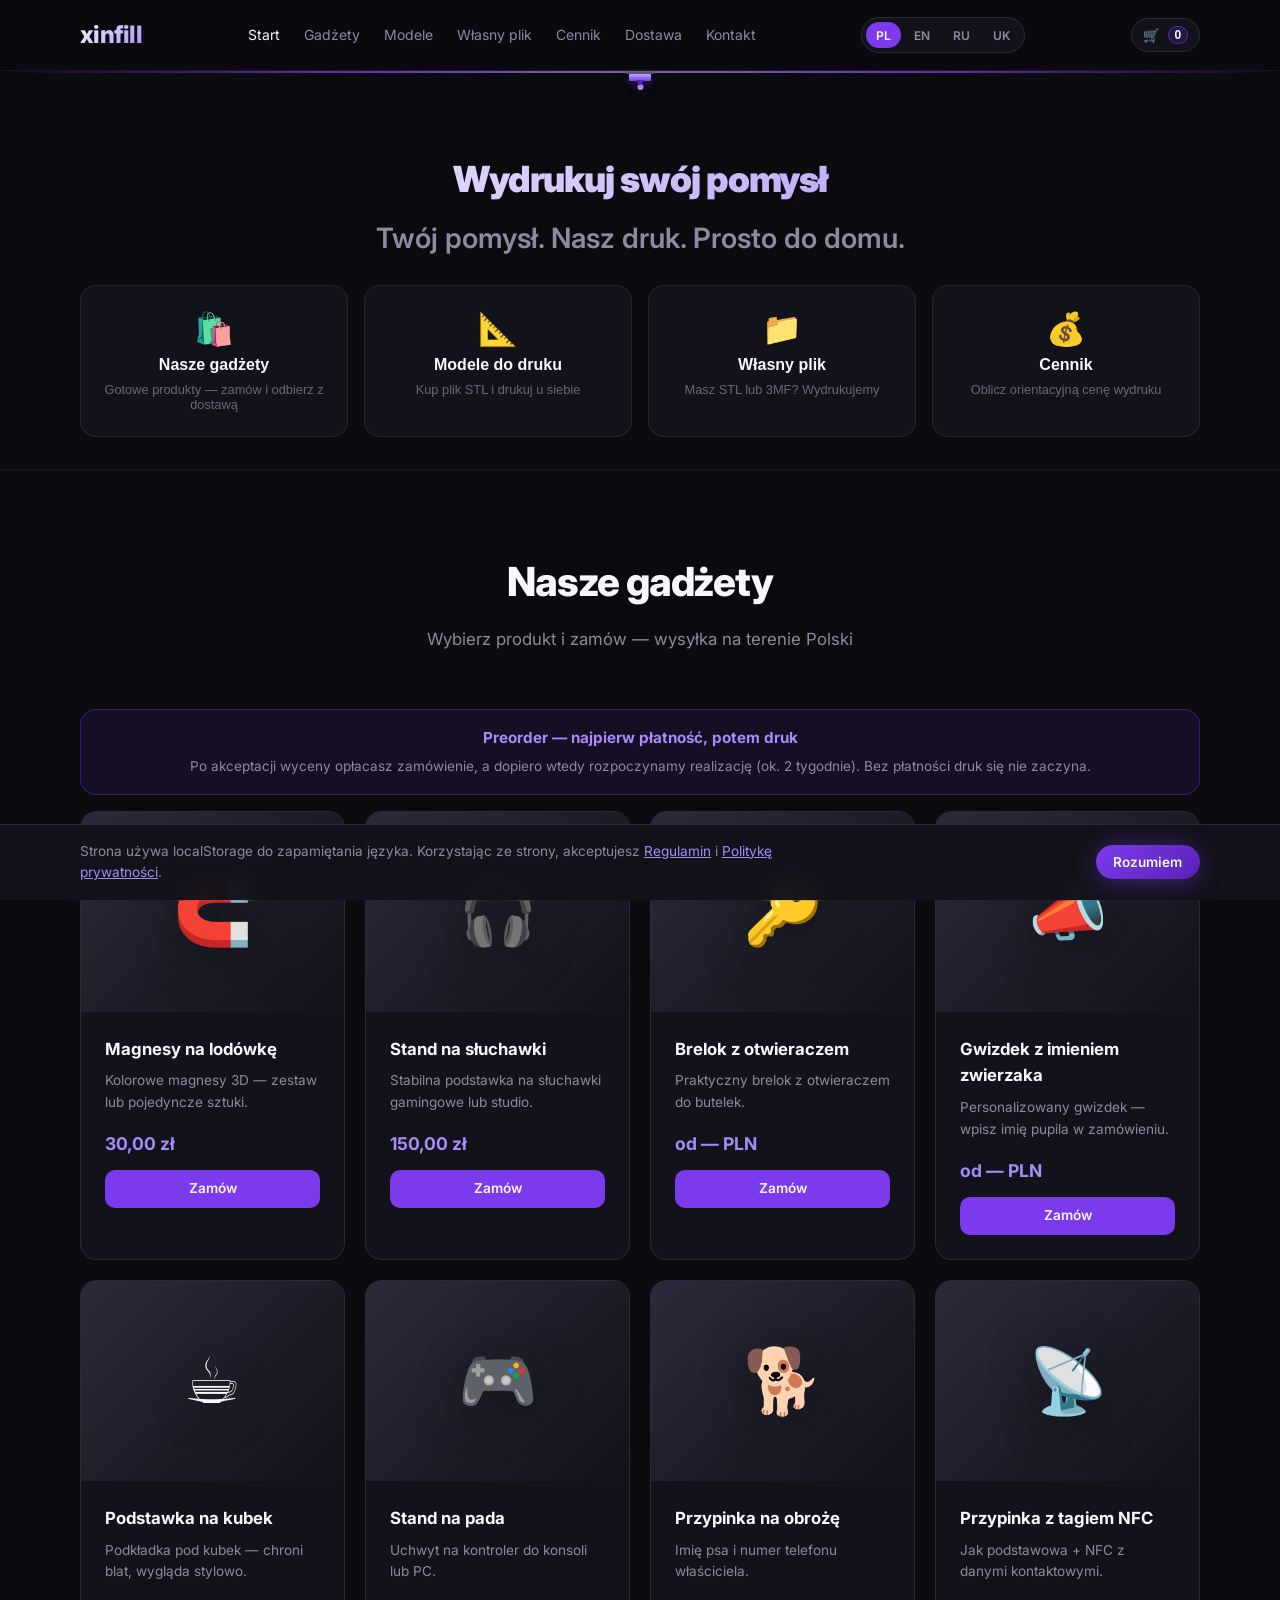
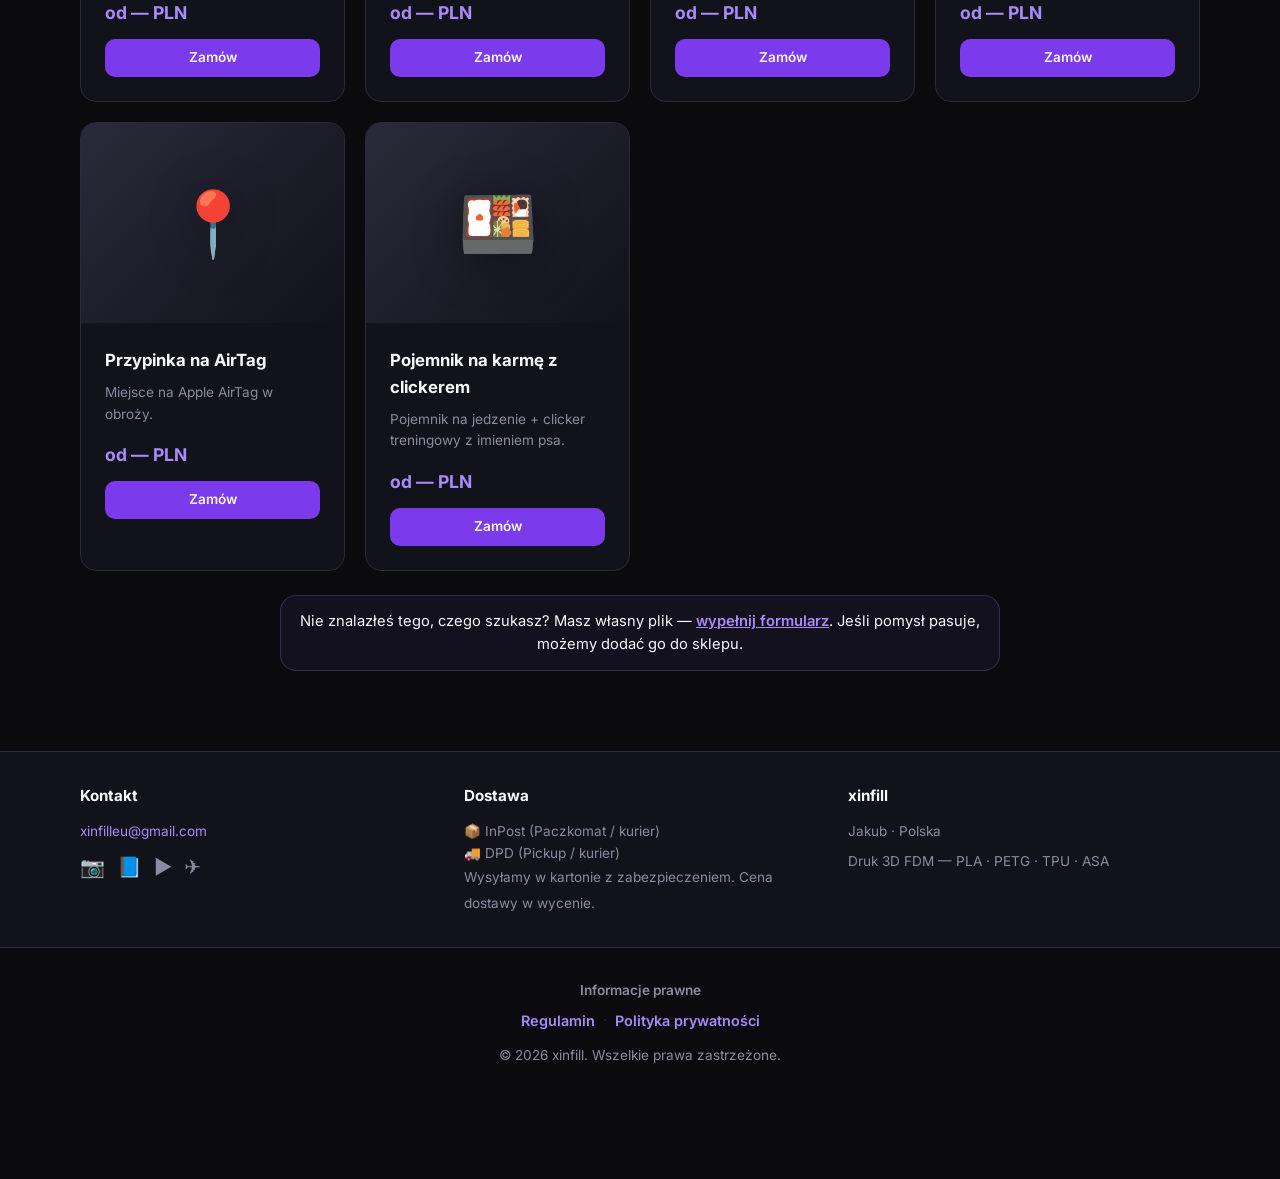
==== index.html @ d7638512 "Align home panels with nav order and clarify upload tips. Panels now match header: gadgets, models, " ====
<!DOCTYPE html>
<html lang="pl">
<head>
  <meta charset="UTF-8">
  <meta name="viewport" content="width=device-width, initial-scale=1.0">
  <meta name="description" content="xinfill — druk 3D FDM na zamówienie. PLA, PETG, TPU, ASA. Wysyłka na terenie Polski.">
  <title>xinfill — Druk 3D na zamówienie</title>
  <link rel="preconnect" href="https://fonts.googleapis.com">
  <link rel="preconnect" href="https://fonts.gstatic.com" crossorigin>
  <link href="https://fonts.googleapis.com/css2?family=Inter:wght@400;600;700;800;900&display=swap" rel="stylesheet">
  <link rel="stylesheet" href="/css/styles.css">
</head>
<body>

  <!-- Header -->
  <header class="header">
    <div class="container header-inner">
      <a href="/" class="logo" data-section="home">xinfill</a>
      <nav class="nav" id="nav">
        <a href="/" data-i18n="nav.home" data-section="home">Start</a>
        <a href="/sklep" data-i18n="nav.shop" data-section="shop">Gadżety</a>
        <a href="/modele" data-i18n="nav.models" data-section="models">Modele</a>
        <a href="/wlasny-plik" data-i18n="nav.upload" data-section="custom" data-tab="upload">Własny plik</a>
        <a href="/cennik" data-i18n="nav.calculator" data-section="custom" data-tab="calc">Cennik</a>
        <a href="/dostawa" data-i18n="nav.delivery" data-section="dostawa">Dostawa</a>
        <a href="/kontakt" data-i18n="nav.contact" data-section="contact">Kontakt</a>
      </nav>
      <div class="lang-switcher">
        <button class="lang-btn active" data-lang="pl">PL</button>
        <button class="lang-btn" data-lang="en">EN</button>
        <button class="lang-btn" data-lang="ru">RU</button>
        <button class="lang-btn" data-lang="uk">UK</button>
      </div>
      <button class="menu-toggle" id="menu-toggle" aria-label="Menu">
        <svg width="24" height="24" fill="none" stroke="currentColor" stroke-width="2"><path d="M3 6h18M3 12h18M3 18h18"/></svg>
      </button>
      <button class="cart-toggle" id="cart-toggle" aria-label="Koszyk">
        <span class="cart-icon">🛒</span>
        <span class="cart-count" id="cart-count">0</span>
      </button>
    </div>
  </header>

  <!-- Animacja logo xinfill -->
  <div class="print-strip" id="home">
    <div class="print-strip-bar"></div>
    <div class="print-scene">
      <div class="nozzle-head"></div>
      <div class="filament-behind">
        <div class="filament-line"><div class="nozzle-dot-sm"></div></div>
      </div>
      <div class="logo-canvas">
      <svg viewBox="0 0 220 56" xmlns="http://www.w3.org/2000/svg">
        <defs>
          <linearGradient id="logoGrad" x1="0%" y1="0%" x2="100%" y2="100%">
            <stop offset="0%" style="stop-color:#f8f8fc"/>
            <stop offset="50%" style="stop-color:#e0e0ea"/>
            <stop offset="100%" style="stop-color:#a78bfa"/>
          </linearGradient>
        </defs>
        <text class="logo-draw-text" x="110" y="42" text-anchor="middle">xinfill</text>
        <text class="logo-fill-text" x="110" y="42" text-anchor="middle">xinfill</text>
      </svg>
    </div>
    </div>
  </div>

  <!-- Slogan + Panele nawigacyjne -->
  <section class="nav-panels" id="nav-panels">
    <div class="container">
      <div class="hero-intro">
        <h1 class="hero-slogan" data-i18n="hero.slogan">Wydrukuj swój pomysł</h1>
        <p class="hero-subtitle" data-i18n="hero.subtitle">Twój pomysł. Nasz druk. Prosto do domu.</p>
      </div>
      <div class="panels-grid">
        <button class="nav-panel" data-section="shop">
          <span class="nav-panel-icon">🛍️</span>
          <strong data-i18n="panels.gadgets">Nasze gadżety</strong>
          <small data-i18n="panels.gadgets_desc">Gotowe produkty — zamów i odbierz z dostawą</small>
        </button>
        <button class="nav-panel" data-section="models">
          <span class="nav-panel-icon">📐</span>
          <strong data-i18n="panels.models">Modele do druku</strong>
          <small data-i18n="panels.models_desc">Kup plik STL i wydrukuj sam</small>
        </button>
        <button class="nav-panel" data-section="custom" data-tab="upload">
          <span class="nav-panel-icon">📁</span>
          <strong data-i18n="panels.upload">Własny plik</strong>
          <small data-i18n="panels.upload_desc">Masz STL lub 3MF? Wydrukujemy</small>
        </button>
        <button class="nav-panel" data-section="custom" data-tab="calc">
          <span class="nav-panel-icon">💰</span>
          <strong data-i18n="panels.pricing">Cennik</strong>
          <small data-i18n="panels.pricing_desc">Oblicz orientacyjną cenę wydruku</small>
        </button>
      </div>
    </div>
  </section>

  <!-- Shop -->
  <section class="section section-shop" id="shop">
    <div class="container fade-in">
      <div class="section-header">
        <h2 class="section-title" data-i18n="shop.title">Nasze gadżety</h2>
        <p class="section-subtitle" data-i18n="shop.subtitle">Kup gotowy produkt — wysyłamy na terenie Polski</p>
      </div>
      <div class="preorder-banner">
        <strong data-i18n="preorder.title">Preorder — najpierw płatność, potem druk</strong>
        <p data-i18n="preorder.desc">Po akceptacji wyceny opłacasz zamówienie, a dopiero wtedy rozpoczynamy realizację (ok. 2 tygodnie).</p>
      </div>
      <div class="products-grid" id="products-grid">
        <div class="product-card">
          <div class="product-img product-visual pv-magnet"><span class="pv-icon">🧲</span></div>
          <div class="product-info">
            <h3 data-i18n="shop.magnet_title">Magnesy na lodówkę</h3>
            <p data-i18n="shop.magnet_desc">Kolorowe magnesy 3D.</p>
            <span class="product-price">30,00 zł</span>
            <a href="mailto:xinfilleu@gmail.com?subject=Zamówienie:%20Magnesy" class="btn-buy-model" data-i18n="shop.buy">Zamów</a>
          </div>
        </div>
        <div class="product-card">
          <div class="product-img product-visual pv-headphone"><span class="pv-icon">🎧</span></div>
          <div class="product-info">
            <h3 data-i18n="shop.headphone_title">Stand na słuchawki</h3>
            <p data-i18n="shop.headphone_desc">Podstawka na słuchawki.</p>
            <span class="product-price">150,00 zł</span>
            <a href="mailto:xinfilleu@gmail.com?subject=Zamówienie:%20Stand%20słuchawki" class="btn-buy-model" data-i18n="shop.buy">Zamów</a>
          </div>
        </div>
        <div class="product-card">
          <div class="product-img product-visual pv-keychain"><span class="pv-icon">🔑</span></div>
          <div class="product-info">
            <h3 data-i18n="shop.keychain_title">Brelok z otwieraczem</h3>
            <p data-i18n="shop.keychain_desc">Brelok z otwieraczem.</p>
            <span class="product-price"><span data-i18n="shop.price_from">od</span> — PLN</span>
            <a href="mailto:xinfilleu@gmail.com?subject=Zamówienie:%20Brelok" class="btn-buy-model" data-i18n="shop.buy">Zamów</a>
          </div>
        </div>
        <div class="product-card">
          <div class="product-img product-visual pv-whistle"><span class="pv-icon">📣</span><span class="product-badge" data-i18n="shop.discount">Nowość</span></div>
          <div class="product-info">
            <h3 data-i18n="shop.whistle_title">Gwizdek z imieniem zwierzaka</h3>
            <p data-i18n="shop.whistle_desc">Wpisz imię pupila w zamówieniu.</p>
            <span class="product-price"><span data-i18n="shop.price_from">od</span> — PLN</span>
            <a href="mailto:xinfilleu@gmail.com?subject=Zamówienie:%20Gwizdek" class="btn-buy-model" data-i18n="shop.buy">Zamów</a>
          </div>
        </div>
        <div class="product-card">
          <div class="product-img product-visual pv-coaster"><span class="pv-icon">☕</span></div>
          <div class="product-info">
            <h3 data-i18n="shop.coaster_title">Podstawka na kubek</h3>
            <p data-i18n="shop.coaster_desc">Podkładka pod kubek.</p>
            <span class="product-price"><span data-i18n="shop.price_from">od</span> — PLN</span>
            <a href="mailto:xinfilleu@gmail.com?subject=Zamówienie:%20Podstawka" class="btn-buy-model" data-i18n="shop.buy">Zamów</a>
          </div>
        </div>
        <div class="product-card">
          <div class="product-img product-visual pv-controller"><span class="pv-icon">🎮</span></div>
          <div class="product-info">
            <h3 data-i18n="shop.controller_title">Stand na pada</h3>
            <p data-i18n="shop.controller_desc">Uchwyt na kontroler.</p>
            <span class="product-price"><span data-i18n="shop.price_from">od</span> — PLN</span>
            <a href="mailto:xinfilleu@gmail.com?subject=Zamówienie:%20Stand%20pada" class="btn-buy-model" data-i18n="shop.buy">Zamów</a>
          </div>
        </div>
        <div class="product-card">
          <div class="product-img product-visual pv-collar"><span class="pv-icon">🐕</span></div>
          <div class="product-info">
            <h3 data-i18n="shop.collar_title">Przypinka na obrożę</h3>
            <p data-i18n="shop.collar_desc">Imię psa i numer telefonu.</p>
            <span class="product-price"><span data-i18n="shop.price_from">od</span> — PLN</span>
            <a href="mailto:xinfilleu@gmail.com?subject=Zamówienie:%20Przypinka" class="btn-buy-model" data-i18n="shop.buy">Zamów</a>
          </div>
        </div>
        <div class="product-card">
          <div class="product-img product-visual pv-nfc"><span class="pv-icon">📡</span></div>
          <div class="product-info">
            <h3 data-i18n="shop.collar_nfc_title">Przypinka z tagiem NFC</h3>
            <p data-i18n="shop.collar_nfc_desc">NFC z danymi kontaktowymi.</p>
            <span class="product-price"><span data-i18n="shop.price_from">od</span> — PLN</span>
            <a href="mailto:xinfilleu@gmail.com?subject=Zamówienie:%20Przypinka%20NFC" class="btn-buy-model" data-i18n="shop.buy">Zamów</a>
          </div>
        </div>
        <div class="product-card">
          <div class="product-img product-visual pv-airtag"><span class="pv-icon">📍</span></div>
          <div class="product-info">
            <h3 data-i18n="shop.collar_airtag_title">Przypinka na AirTag</h3>
            <p data-i18n="shop.collar_airtag_desc">Miejsce na Apple AirTag.</p>
            <span class="product-price"><span data-i18n="shop.price_from">od</span> — PLN</span>
            <a href="mailto:xinfilleu@gmail.com?subject=Zamówienie:%20Przypinka%20AirTag" class="btn-buy-model" data-i18n="shop.buy">Zamów</a>
          </div>
        </div>
        <div class="product-card">
          <div class="product-img product-visual pv-food"><span class="pv-icon">🍱</span></div>
          <div class="product-info">
            <h3 data-i18n="shop.food_title">Pojemnik na karmę z clickerem</h3>
            <p data-i18n="shop.food_desc">Pojemnik + clicker z imieniem psa.</p>
            <span class="product-price"><span data-i18n="shop.price_from">od</span> — PLN</span>
            <a href="mailto:xinfilleu@gmail.com?subject=Zamówienie:%20Pojemnik%20clicker" class="btn-buy-model" data-i18n="shop.buy">Zamów</a>
          </div>
        </div>
      </div>
      <p class="section-tip" data-i18n-html="shop.own_file_tip">Nie znalazłeś tego, czego szukasz? Masz własny plik — <a href="/wlasny-plik" data-section="custom" data-tab="upload">wypełnij formularz</a>. Jeśli pomysł pasuje, możemy dodać go do sklepu.</p>
    </div>
  </section>

  <!-- Modele STL do pobrania -->
  <section class="section section-models" id="models">
    <div class="container fade-in">
      <div class="section-header">
        <h2 class="section-title" data-i18n="models.title">Modele do własnego druku</h2>
        <p class="section-subtitle" data-i18n="models.subtitle">Kup plik STL lub 3MF i wydrukuj na swojej drukarce 3D</p>
      </div>
      <div class="products-grid" id="models-grid">
        <div class="product-card model-card">
          <div class="product-img product-visual pv-magnet"><span class="pv-icon">🧲</span></div>
          <div class="product-info">
            <h3 data-i18n="models.magnet_title">Magnesy — model</h3>
            <p data-i18n="models.file_desc">Plik STL/3MF do pobrania po opłaceniu.</p>
            <span class="model-format">STL · 3MF</span>
            <span class="product-price"><span data-i18n="models.price_from">od</span> — PLN</span>
            <a href="mailto:xinfilleu@gmail.com?subject=Kup%20model:%20Magnesy" class="btn-buy-model" data-i18n="models.buy">Kup model</a>
          </div>
        </div>
        <div class="product-card model-card">
          <div class="product-img product-visual pv-headphone"><span class="pv-icon">🎧</span></div>
          <div class="product-info">
            <h3 data-i18n="models.headphone_title">Stand na słuchawki — model</h3>
            <p data-i18n="models.file_desc">Plik STL/3MF do pobrania po opłaceniu.</p>
            <span class="model-format">STL · 3MF</span>
            <span class="product-price"><span data-i18n="models.price_from">od</span> — PLN</span>
            <a href="mailto:xinfilleu@gmail.com?subject=Kup%20model:%20Stand%20słuchawki" class="btn-buy-model" data-i18n="models.buy">Kup model</a>
          </div>
        </div>
        <div class="product-card model-card">
          <div class="product-img product-visual pv-keychain"><span class="pv-icon">🔑</span></div>
          <div class="product-info">
            <h3 data-i18n="models.keychain_title">Brelok — model</h3>
            <p data-i18n="models.file_desc">Plik STL/3MF do pobrania po opłaceniu.</p>
            <span class="model-format">STL · 3MF</span>
            <span class="product-price"><span data-i18n="models.price_from">od</span> — PLN</span>
            <a href="mailto:xinfilleu@gmail.com?subject=Kup%20model:%20Brelok" class="btn-buy-model" data-i18n="models.buy">Kup model</a>
          </div>
        </div>
        <div class="product-card model-card">
          <div class="product-img product-visual pv-whistle"><span class="pv-icon">📣</span></div>
          <div class="product-info">
            <h3 data-i18n="models.whistle_title">Gwizdek — model</h3>
            <p data-i18n="models.file_desc">Plik STL/3MF do pobrania po opłaceniu.</p>
            <span class="model-format">STL · 3MF</span>
            <span class="product-price"><span data-i18n="models.price_from">od</span> — PLN</span>
            <a href="mailto:xinfilleu@gmail.com?subject=Kup%20model:%20Gwizdek" class="btn-buy-model" data-i18n="models.buy">Kup model</a>
          </div>
        </div>
        <div class="product-card model-card">
          <div class="product-img product-visual pv-coaster"><span class="pv-icon">☕</span></div>
          <div class="product-info">
            <h3 data-i18n="models.coaster_title">Podstawka — model</h3>
            <p data-i18n="models.file_desc">Plik STL/3MF do pobrania po opłaceniu.</p>
            <span class="model-format">STL · 3MF</span>
            <span class="product-price"><span data-i18n="models.price_from">od</span> — PLN</span>
            <a href="mailto:xinfilleu@gmail.com?subject=Kup%20model:%20Podstawka" class="btn-buy-model" data-i18n="models.buy">Kup model</a>
          </div>
        </div>
        <div class="product-card model-card">
          <div class="product-img product-visual pv-controller"><span class="pv-icon">🎮</span></div>
          <div class="product-info">
            <h3 data-i18n="models.controller_title">Stand na pada — model</h3>
            <p data-i18n="models.file_desc">Plik STL/3MF do pobrania po opłaceniu.</p>
            <span class="model-format">STL · 3MF</span>
            <span class="product-price"><span data-i18n="models.price_from">od</span> — PLN</span>
            <a href="mailto:xinfilleu@gmail.com?subject=Kup%20model:%20Stand%20pada" class="btn-buy-model" data-i18n="models.buy">Kup model</a>
          </div>
        </div>
        <div class="product-card model-card">
          <div class="product-img product-visual pv-collar"><span class="pv-icon">🐕</span></div>
          <div class="product-info">
            <h3 data-i18n="models.collar_title">Przypinka — model</h3>
            <p data-i18n="models.file_desc">Plik STL/3MF do pobrania po opłaceniu.</p>
            <span class="model-format">STL · 3MF</span>
            <span class="product-price"><span data-i18n="models.price_from">od</span> — PLN</span>
            <a href="mailto:xinfilleu@gmail.com?subject=Kup%20model:%20Przypinka" class="btn-buy-model" data-i18n="models.buy">Kup model</a>
          </div>
        </div>
        <div class="product-card model-card">
          <div class="product-img product-visual pv-nfc"><span class="pv-icon">📡</span></div>
          <div class="product-info">
            <h3 data-i18n="models.collar_nfc_title">Przypinka NFC — model</h3>
            <p data-i18n="models.file_desc">Plik STL/3MF do pobrania po opłaceniu.</p>
            <span class="model-format">STL · 3MF</span>
            <span class="product-price"><span data-i18n="models.price_from">od</span> — PLN</span>
            <a href="mailto:xinfilleu@gmail.com?subject=Kup%20model:%20Przypinka%20NFC" class="btn-buy-model" data-i18n="models.buy">Kup model</a>
          </div>
        </div>
        <div class="product-card model-card">
          <div class="product-img product-visual pv-airtag"><span class="pv-icon">📍</span></div>
          <div class="product-info">
            <h3 data-i18n="models.collar_airtag_title">Przypinka AirTag — model</h3>
            <p data-i18n="models.file_desc">Plik STL/3MF do pobrania po opłaceniu.</p>
            <span class="model-format">STL · 3MF</span>
            <span class="product-price"><span data-i18n="models.price_from">od</span> — PLN</span>
            <a href="mailto:xinfilleu@gmail.com?subject=Kup%20model:%20AirTag" class="btn-buy-model" data-i18n="models.buy">Kup model</a>
          </div>
        </div>
        <div class="product-card model-card">
          <div class="product-img product-visual pv-food"><span class="pv-icon">🍱</span></div>
          <div class="product-info">
            <h3 data-i18n="models.food_title">Pojemnik + clicker — model</h3>
            <p data-i18n="models.file_desc">Plik STL/3MF do pobrania po opłaceniu.</p>
            <span class="model-format">STL · 3MF</span>
            <span class="product-price"><span data-i18n="models.price_from">od</span> — PLN</span>
            <a href="mailto:xinfilleu@gmail.com?subject=Kup%20model:%20Pojemnik" class="btn-buy-model" data-i18n="models.buy">Kup model</a>
          </div>
        </div>
      </div>
      <p class="section-tip" data-i18n-html="models.own_file_tip">Szukasz innego modelu albo masz własny plik STL/3MF? <a href="/wlasny-plik" data-section="custom" data-tab="upload">Wyślij formularz</a> — zobaczymy, czy dodamy go do oferty.</p>
    </div>
  </section>

  <!-- Własny plik + Cennik (zakładki) -->
  <section class="section tabs-section" id="custom">
    <div class="container fade-in">
      <div class="tab-nav">
        <button class="tab-btn active" data-tab="upload" data-i18n="calculator.tab_upload">Wyślij plik</button>
        <button class="tab-btn" data-tab="calc" data-i18n="calculator.tab_calc">Oblicz cenę</button>
      </div>
      <div class="tab-panel active" id="tab-upload">
        <div class="section-header">
          <h2 class="section-title" data-i18n="upload.title">Wyślij własny plik</h2>
          <p class="section-subtitle" data-i18n="upload.subtitle">Nie znalazłeś w naszym sklepie? Masz własny projekt? Wyślij plik STL lub 3MF.</p>
        </div>
        <div class="upload-form">
          <div class="info-box how-form-box">
            <h3 data-i18n="upload.how_title">Jak działa formularz?</h3>
            <p data-i18n="upload.how_desc">Wiadomość trafia na xinfilleu@gmail.com. Odpowiadamy z wyceną — po akceptacji i płatności zaczynamy druk.</p>
          </div>
          <div class="info-box custom-design-box">
            <h3 data-i18n="product_idea.title">Nie znalazłeś tego, czego szukasz?</h3>
            <p data-i18n="product_idea.desc">Napisz nam pomysł na nowy produkt do sklepu — gadżet, który chciałbyś kupić gotowy. Jeśli pasuje do xinfill, chętnie go dodamy.</p>
            <p class="info-box-note" data-i18n="product_idea.note">Wystarczy krótki opis w wiadomości przy formularzu albo na e-mail.</p>
          </div>
          <div class="upload-zone" id="upload-zone">
            <div class="upload-zone-icon">📤</div>
            <p data-i18n="upload.drop">Przeciągnij plik tutaj lub kliknij, aby wybrać</p>
            <small data-i18n="upload.formats">Dozwolone formaty: .stl, .3mf (max 50 MB)</small>
            <small data-i18n="upload.max_size">Max wymiary wydruku: 260×260×260 mm</small>
            <input type="file" id="file-input" accept=".stl,.3mf" hidden>
          </div>
          <div class="file-preview" id="file-preview">
            <div class="file-preview-info">
              <div class="file-preview-name" id="file-name"></div>
              <div class="file-preview-size" id="file-size"></div>
            </div>
            <button type="button" class="btn btn-outline btn-sm" id="file-remove" data-i18n="upload.remove">Usuń</button>
          </div>
          <form id="upload-form" action="https://formsubmit.co/xinfilleu@gmail.com" method="POST" enctype="multipart/form-data">
            <input type="hidden" name="_subject" value="Nowe zamówienie xinfill">
            <input type="hidden" name="_captcha" value="false">
            <input type="hidden" name="_template" value="table">
            <input type="hidden" name="_replyto" value="">
            <div class="form-row">
              <div class="form-group">
                <label data-i18n="upload.name">Imię i nazwisko</label>
                <input type="text" name="name" required>
              </div>
              <div class="form-group">
                <label data-i18n="upload.email">E-mail</label>
                <input type="email" name="email" required>
              </div>
            </div>
            <div class="form-group">
              <label data-i18n="upload.phone">Telefon (opcjonalnie)</label>
              <input type="tel" name="phone">
            </div>
            <div class="form-group">
              <label data-i18n="upload.material_select">Preferowany materiał</label>
              <select name="material">
                <option value="PLA">PLA</option>
                <option value="PETG">PETG</option>
                <option value="TPU">TPU</option>
                <option value="ASA">ASA</option>
                <option value="ASA Premium">ASA Premium (wygładzony)</option>
              </select>
            </div>
            <div class="form-group">
              <label data-i18n="colors.label">Kolor wydruku</label>
              <div class="color-picker" id="upload-colors">
                <label class="color-swatch"><input type="radio" name="color" value="Czarny" checked><span class="swatch sw-black"></span><span data-i18n="colors.black">Czarny</span></label>
                <label class="color-swatch"><input type="radio" name="color" value="Biały"><span class="swatch sw-white"></span><span data-i18n="colors.white">Biały</span></label>
                <label class="color-swatch"><input type="radio" name="color" value="Fioletowy"><span class="swatch sw-purple"></span><span data-i18n="colors.purple">Fioletowy</span></label>
                <label class="color-swatch"><input type="radio" name="color" value="Inny"><span class="swatch sw-custom"></span><span data-i18n="colors.custom">Inny kolor</span></label>
                <div class="color-custom-wrap" hidden>
                  <input type="text" name="color_custom" data-i18n-placeholder="colors.custom_placeholder" placeholder="Opisz kolor">
                </div>
              </div>
              <small class="field-hint" data-i18n="colors.custom_note">Inne kolory — opisz w polu, potwierdzimy dostępność.</small>
            </div>
            <div class="form-group infill-group">
              <label><span data-i18n="infill.label">Wypełnienie (infill)</span>: <strong id="upload-infill-val">20%</strong></label>
              <input type="range" name="infill" id="upload-infill" min="10" max="100" step="5" value="20" data-infill-slider data-infill-target="upload-infill-val" data-infill-preview="upload-infill-preview">
              <div class="infill-preview-wrap">
                <div class="infill-preview" id="upload-infill-preview"></div>
              </div>
              <small class="field-hint" data-i18n="infill.hint">Wyższe wypełnienie = mocniejszy wydruk, więcej materiału.</small>
            </div>
            <div class="form-group">
              <label data-i18n="upload.notes">Uwagi do zamówienia</label>
              <textarea name="notes"></textarea>
            </div>
            <div class="form-group form-consent">
              <label class="consent-label">
                <input type="checkbox" name="consent" id="consent-checkbox" required>
                <span data-i18n-html="upload.consent">Akceptuję <a href="/regulamin.html" target="_blank">Regulamin</a> i <a href="/polityka-prywatnosci.html" target="_blank">Politykę prywatności</a> oraz wyrażam zgodę na przetwarzanie danych w celu realizacji zamówienia.</span>
              </label>
            </div>
            <button type="submit" class="btn btn-primary" id="submit-btn" style="width:100%" data-i18n="upload.submit">Wyślij zamówienie</button>
            <div class="form-message" id="form-message"></div>
          </form>
        </div>
      </div>
      <div class="tab-panel" id="tab-calc">
        <div class="section-header">
          <h2 class="section-title" data-i18n="calculator.title">Cennik</h2>
          <p class="section-subtitle" data-i18n="calculator.subtitle">Wybierz materiał, wpisz wagę wydruku — dostaniesz cenę</p>
        </div>
        <div class="calc-box">
          <div class="form-group">
            <label data-i18n="calculator.material">Materiał</label>
            <select id="calc-material">
              <option value="PLA">PLA</option>
              <option value="PETG">PETG</option>
              <option value="TPU">TPU</option>
              <option value="ASA">ASA</option>
              <option value="ASA_PREMIUM">ASA Premium (wygładzony)</option>
            </select>
          </div>
          <div class="form-row">
            <div class="form-group">
              <label data-i18n="calculator.weight">Waga wydruku (gramy)</label>
              <input type="number" id="calc-weight" min="1" max="5000" value="100" placeholder="100">
            </div>
            <div class="form-group">
              <label data-i18n="calculator.quantity">Ilość sztuk</label>
              <input type="number" id="calc-quantity" min="1" max="100" value="1">
            </div>
          </div>
          <div class="form-group infill-group">
            <label><span data-i18n="infill.label">Wypełnienie (infill)</span>: <strong id="calc-infill-val">20%</strong></label>
            <input type="range" id="calc-infill" min="10" max="100" step="5" value="20" data-infill-slider data-infill-target="calc-infill-val" data-infill-preview="calc-infill-preview">
            <div class="infill-preview-wrap">
              <div class="infill-preview" id="calc-infill-preview"></div>
            </div>
            <small class="field-hint" data-i18n="infill.hint">Wyższe wypełnienie = mocniejszy wydruk, więcej materiału.</small>
          </div>
          <button class="btn btn-primary" id="calc-btn" style="width:100%" data-i18n="calculator.calculate">Oblicz cenę</button>
          <div class="calc-result" id="calc-result">
            <div style="color:var(--gray);font-size:0.85rem;margin-bottom:0.25rem" data-i18n="calculator.result">Szacunkowa cena</div>
            <div class="calc-result-price" id="calc-price">—</div>
            <div class="calc-result-detail" id="calc-detail"></div>
          </div>
          <p class="calc-note" data-i18n="calculator.note">Orientacyjna wycena. Dokładną cenę potwierdzimy po analizie pliku.</p>
          <p class="calc-note" data-i18n="calculator.shipping">Wysyłka na terenie Polski — wycena osobno</p>
        </div>
      </div>
    </div>
  </section>

  <!-- Dostawa -->
  <section class="section section-delivery" id="dostawa" hidden>
    <div class="container fade-in">
      <div class="section-header">
        <h2 class="section-title" data-i18n="delivery.title">Dostawa</h2>
        <p class="section-subtitle" data-i18n="delivery.subtitle">Wysyłamy na terenie całej Polski — InPost i DPD</p>
      </div>
      <div class="delivery-grid">
        <div class="delivery-card">
          <div class="delivery-logo">📦 InPost</div>
          <h3 data-i18n="delivery.inpost_title">Paczkomat InPost</h3>
          <p data-i18n="delivery.inpost_desc">Najczęstsza opcja dla gadżetów i mniejszych wydruków.</p>
          <ul class="delivery-prices">
            <li><span data-i18n="delivery.size_a">Gabaryt A</span> <strong>16,49 zł</strong></li>
            <li><span data-i18n="delivery.size_b">Gabaryt B</span> <strong>18,49 zł</strong></li>
            <li><span data-i18n="delivery.size_c">Gabaryt C</span> <strong>20,49 zł</strong></li>
          </ul>
        </div>
        <div class="delivery-card">
          <div class="delivery-logo">🚚 DPD</div>
          <h3 data-i18n="delivery.dpd_title">DPD Pickup / kurier</h3>
          <p data-i18n="delivery.dpd_desc">Punkt odbioru lub dostawa pod wskazany adres.</p>
          <ul class="delivery-prices">
            <li><span data-i18n="delivery.dpd_pickup">DPD Pickup (do 2 kg)</span> <strong>od 11 zł</strong></li>
            <li><span data-i18n="delivery.dpd_courier">Kurier DPD (do 5 kg)</span> <strong>od 22 zł</strong></li>
          </ul>
        </div>
        <div class="delivery-card delivery-packaging">
          <div class="delivery-logo">📋</div>
          <h3 data-i18n="delivery.packaging_title">Pakowanie</h3>
          <p data-i18n="delivery.packaging_desc">Każda przesyłka pakowana jest w solidny karton, a wnętrze zabezpieczamy folią jako wypełnienie — żeby produkt dotarł bezpiecznie.</p>
        </div>
      </div>
      <p class="delivery-note" data-i18n="delivery.note">Ceny orientacyjne wg cenników InPost i DPD dla osób prywatnych (2026). Dokładny koszt dostawy podajemy w wycenie zamówienia.</p>
    </div>
  </section>

  <!-- Kontakt -->
  <section class="section about-contact" id="contact" hidden>
    <div class="container fade-in">
      <div class="about-block">
        <div class="avatar-placeholder">👤</div>
        <div>
          <h2 class="section-title" style="text-align:left;margin-bottom:0.25rem" data-i18n="about.title">O mnie</h2>
          <p class="about-location" data-i18n="about.location">Polska — wysyłka na terenie całego kraju</p>
          <p class="about-name" data-i18n="about.name">Jakub</p>
          <p class="about-text" data-i18n="about.placeholder">Druk 3D FDM — własne gadżety i wydruki na zamówienie. Wysyłka na terenie całej Polski.</p>
        </div>
      </div>
      <div class="section-header" style="margin-bottom:2rem">
        <h2 class="section-title" data-i18n="contact.title">Kontakt</h2>
      </div>
      <div class="contact-grid">
        <div class="contact-item">
          <h4 data-i18n="contact.email">E-mail</h4>
          <a href="mailto:xinfilleu@gmail.com" data-contact-email>xinfilleu@gmail.com</a>
          <p class="contact-note" data-i18n="contact.address_note">Adres do korespondencji i reklamacji podawany przy potwierdzeniu zamówienia.</p>
        </div>
        <div class="contact-item contact-social">
          <h4 data-i18n="contact.social">Social media</h4>
          <ul class="social-links">
            <li><a href="https://instagram.com/xinfill" data-social="instagram" target="_blank" rel="noopener noreferrer"><span class="social-icon">📷</span><span data-i18n="contact.instagram">Instagram</span><span data-social-handle>@xinfill</span></a></li>
            <li><a href="https://www.facebook.com/profile.php?id=61592881340390" data-social="facebook" target="_blank" rel="noopener noreferrer"><span class="social-icon">📘</span><span data-i18n="contact.facebook">Facebook</span><span data-social-handle>@xinfill</span></a></li>
            <li><a href="https://youtube.com/@xinfill" data-social="youtube" target="_blank" rel="noopener noreferrer"><span class="social-icon">▶️</span><span data-i18n="contact.youtube">YouTube</span><span data-social-handle>@xinfill</span></a></li>
            <li><a href="https://t.me/xinfilleu" data-social="telegram" target="_blank" rel="noopener noreferrer"><span class="social-icon">✈️</span><span data-i18n="contact.telegram">Telegram</span><span data-social-handle>@xinfilleu</span></a></li>
          </ul>
        </div>
      </div>
    </div>
  </section>


  <!-- Strona produktu -->
  <section class="section product-page" id="product-page" hidden>
    <div class="container">
      <button type="button" class="page-back" id="product-close">← Wróć</button>
      <div class="product-page-layout">
        <div class="product-page-visual" id="product-page-visual">
          <div class="product-img product-visual" id="product-page-img"><span class="pv-icon" id="product-page-icon">🛒</span></div>
        </div>
        <div class="product-page-content">
          <div class="product-breadcrumb">xinfill / Produkt</div>
          <h1 id="product-modal-title"></h1>
          <p id="product-modal-short" class="product-short"></p>
          <div id="product-modal-long" class="product-long"></div>

          <div class="product-print-options">
            <div class="form-group product-color-options">
              <label data-i18n="colors.label">Kolor wydruku</label>
              <div class="color-picker">
                <label class="color-swatch">
                  <input type="radio" name="product-color" value="Czarny" checked>
                  <span class="swatch sw-black"></span>
                  <span data-i18n="colors.black">Czarny</span>
                </label>
                <label class="color-swatch">
                  <input type="radio" name="product-color" value="Biały">
                  <span class="swatch sw-white"></span>
                  <span data-i18n="colors.white">Biały</span>
                </label>
                <label class="color-swatch">
                  <input type="radio" name="product-color" value="Fioletowy">
                  <span class="swatch sw-purple"></span>
                  <span data-i18n="colors.purple">Fioletowy</span>
                </label>
                <label class="color-swatch">
                  <input type="radio" name="product-color" value="Inny">
                  <span class="swatch sw-custom"></span>
                  <span data-i18n="colors.custom">Inny kolor</span>
                </label>
                <div class="color-custom-wrap" hidden>
                  <input type="text" id="product-color-custom" name="product-color_custom" data-i18n-placeholder="colors.custom_placeholder" placeholder="Opisz kolor">
                </div>
              </div>
              <small class="field-hint" data-i18n="colors.custom_note">Inne kolory — potwierdzimy w wiadomości.</small>
            </div>

          </div>

          <div class="form-group" id="product-personalization-wrap">
            <label data-i18n="upload.personalization">Personalizacja (imię zwierzaka, napis itd.)</label>
            <input type="text" id="product-personalization" data-i18n-placeholder="upload.personalization_placeholder" placeholder="Np. imię psa na gwizdku lub przypince">
          </div>

          <div class="form-row">
            <div class="form-group">
              <label>Ilość</label>
              <div class="qty-stepper">
                <button type="button" class="qty-btn" id="product-qty-minus">−</button>
                <input type="number" id="product-qty" min="1" max="50" value="1">
                <button type="button" class="qty-btn" id="product-qty-plus">+</button>
              </div>
            </div>
          </div>

          <button class="btn btn-primary" id="product-add-to-cart" style="width:100%">Dodaj do koszyka</button>
        </div>
      </div>
    </div>
  </section>

  <!-- Strona koszyka -->
  <section class="section cart-page" id="cart-page" hidden>
    <div class="container cart-page-inner">
      <button type="button" class="page-back" id="cart-close" data-i18n="cart.back">← Wróć</button>
      <div class="cart-drawer-header">
        <h1 class="section-title" style="text-align:left;margin:0" data-i18n="cart.title">Koszyk</h1>
      </div>
      <div class="cart-page-grid">
        <div>
          <div class="cart-items" id="cart-items"></div>
          <div class="cart-empty" id="cart-empty" data-i18n="cart.empty">Koszyk jest pusty.</div>
        </div>
        <div class="cart-form" id="cart-form">
          <div class="cart-summary-box">
            <h3 class="cart-summary-title" data-i18n="cart.summary">Podsumowanie</h3>
            <div class="cart-totals" id="cart-totals">
              <div class="cart-total-line">
                <span data-i18n="cart.products">Produkty</span>
                <span id="cart-subtotal">Do wyceny</span>
              </div>
              <div class="cart-total-line">
                <span data-i18n="cart.shipping">Dostawa</span>
                <span id="cart-shipping-cost">—</span>
              </div>
              <div class="cart-total-line cart-total-grand">
                <span data-i18n="cart.total">Razem</span>
                <span id="cart-total">Do wyceny</span>
              </div>
            </div>
            <p class="cart-free-shipping-info" id="cart-free-shipping-info"></p>
            <p class="cart-preorder-note" data-i18n="cart.preorder_note">Preorder — najpierw akceptacja wyceny i płatność, potem realizacja (~2 tygodnie).</p>
          </div>

          <form id="cart-order-form">
            <div class="form-group">
              <label data-i18n="cart.delivery_method">Sposób dostawy</label>
              <select id="cart-delivery" name="delivery" required></select>
            </div>
            <div class="form-group">
              <label data-i18n="cart.shipping_address">Paczkomat / adres dostawy</label>
              <input type="text" id="cart-shipping-address" name="shipping_address" required data-i18n-placeholder="cart.shipping_address_ph">
            </div>
            <div class="form-row">
              <div class="form-group">
                <label data-i18n="cart.name">Imię i nazwisko</label>
                <input type="text" id="cart-name" name="name" required>
              </div>
              <div class="form-group">
                <label data-i18n="cart.email">E-mail</label>
                <input type="email" id="cart-email" name="email" required>
              </div>
            </div>
            <div class="form-group">
              <label data-i18n="cart.phone">Telefon (opcjonalnie)</label>
              <input type="tel" id="cart-phone" name="phone">
            </div>
            <div class="form-group">
              <label data-i18n="cart.message">Wiadomość do zamówienia</label>
              <textarea id="cart-message" name="message" rows="3"></textarea>
            </div>
            <button type="submit" class="btn btn-primary" id="cart-submit" style="width:100%" data-i18n="cart.submit">Wyślij zamówienie</button>
            <a href="#" class="btn btn-outline cart-pay-online hidden" id="cart-pay-online" target="_blank" rel="noopener" data-i18n="cart.pay_online">Zapłać online</a>
            <div class="form-message" id="cart-message-status" style="display:none"></div>
            <p class="cart-note" data-i18n="cart.note">Zamówienie trafia na e-mail. Po akceptacji wyceny wyślemy link do płatności lub dane do przelewu.</p>
          </form>
        </div>
      </div>
    </div>
  </section>

  <!-- Footer info panel -->
  <section class="footer-info" id="footer-info">
    <div class="container">
      <div class="footer-info-grid">
        <div class="footer-info-col">
          <h4 data-i18n="contact.title">Kontakt</h4>
          <a href="mailto:xinfilleu@gmail.com" class="footer-email" data-contact-email>xinfilleu@gmail.com</a>
          <div class="footer-social">
            <a href="https://instagram.com/xinfill" data-social="instagram" target="_blank" rel="noopener noreferrer" title="Instagram">📷</a>
            <a href="https://www.facebook.com/profile.php?id=61592881340390" data-social="facebook" target="_blank" rel="noopener noreferrer" title="Facebook">📘</a>
            <a href="https://youtube.com/@xinfill" data-social="youtube" target="_blank" rel="noopener noreferrer" title="YouTube">▶️</a>
            <a href="https://t.me/xinfilleu" data-social="telegram" target="_blank" rel="noopener noreferrer" title="Telegram">✈️</a>
          </div>
        </div>
        <div class="footer-info-col">
          <h4 data-i18n="delivery.title">Dostawa</h4>
          <p>📦 InPost (Paczkomat / kurier)</p>
          <p>🚚 DPD (Pickup / kurier)</p>
          <small data-i18n="delivery.note_short">Wysyłamy w kartonie z zabezpieczeniem. Cena dostawy w wycenie.</small>
        </div>
        <div class="footer-info-col">
          <h4>xinfill</h4>
          <p data-i18n="footer.seller_short">Jakub · Polska</p>
          <p class="footer-tagline" data-i18n="footer.tagline">Druk 3D FDM — PLA · PETG · TPU · ASA</p>
        </div>
      </div>
    </div>
  </section>

  <footer class="footer">
    <div class="container">
      <p class="footer-legal-label" data-i18n="legal.bar_label">Informacje prawne</p>
      <nav class="footer-legal">
        <a href="/regulamin.html" data-i18n="footer.terms">Regulamin</a>
        <span>·</span>
        <a href="/polityka-prywatnosci.html" data-i18n="footer.privacy">Polityka prywatności</a>
      </nav>
      <p>© 2026 xinfill. <span data-i18n="footer.rights">Wszelkie prawa zastrzeżone.</span></p>
    </div>
  </footer>

  <div class="cookie-banner" id="cookie-banner" hidden>
    <div class="cookie-banner-inner">
      <p data-i18n-html="cookies.text">Strona używa localStorage do zapamiętania języka. Korzystając ze strony, akceptujesz <a href="/polityka-prywatnosci.html">Politykę prywatności</a>.</p>
      <button class="btn btn-primary btn-sm" id="cookie-accept" data-i18n="cookies.accept">Rozumiem</button>
    </div>
  </div>

  <script type="module" src="/js/main.js?v=20260826g"></script>
</body>
</html>
---- css/styles.css ----
:root {
  --black: #0a0a0f;
  --black-soft: #12121a;
  --purple: #7c3aed;
  --purple-light: #a78bfa;
  --purple-glow: rgba(124, 58, 237, 0.4);
  --white: #f8f8fc;
  --gray: #8b8b9e;
  --gray-dark: #2a2a3a;
  --success: #22c55e;
  --error: #ef4444;
  --radius: 16px;
  --radius-sm: 10px;
  --font: "Inter", system-ui, -apple-system, sans-serif;
  --transition: 0.25s cubic-bezier(0.4, 0, 0.2, 1);
}

*,
*::before,
*::after {
  box-sizing: border-box;
  margin: 0;
  padding: 0;
}

html {
  scroll-behavior: smooth;
}

body {
  font-family: var(--font);
  background: var(--black);
  color: var(--white);
  line-height: 1.6;
  overflow-x: hidden;
}

body.has-cookie-banner {
  padding-bottom: 5rem;
}

a {
  color: inherit;
  text-decoration: none;
}

img {
  max-width: 100%;
  display: block;
}

.container {
  width: min(1120px, 92vw);
  margin: 0 auto;
}

/* ── Header ── */
.header {
  position: fixed;
  top: 0;
  left: 0;
  right: 0;
  z-index: 100;
  background: rgba(10, 10, 15, 0.85);
  backdrop-filter: blur(16px);
  border-bottom: 1px solid rgba(124, 58, 237, 0.15);
  transition: var(--transition);
}

.header-inner {
  display: flex;
  align-items: center;
  justify-content: space-between;
  padding: 1rem 0;
  gap: 1rem;
}

.logo {
  font-size: 1.5rem;
  font-weight: 800;
  letter-spacing: -0.03em;
  background: linear-gradient(135deg, var(--white), var(--purple-light));
  -webkit-background-clip: text;
  -webkit-text-fill-color: transparent;
  background-clip: text;
  visibility: visible;
  width: auto;
  flex-shrink: 0;
}

.nav {
  display: flex;
  gap: 1.5rem;
  align-items: center;
}

.nav a {
  font-size: 0.875rem;
  color: var(--gray);
  transition: color var(--transition);
}

.nav a:hover,
.nav a.active {
  color: var(--white);
}

.lang-switcher {
  display: flex;
  gap: 0.25rem;
  background: var(--black-soft);
  border-radius: 999px;
  padding: 0.25rem;
  border: 1px solid var(--gray-dark);
}

.lang-btn {
  background: none;
  border: none;
  color: var(--gray);
  font-size: 0.75rem;
  font-weight: 600;
  padding: 0.35rem 0.6rem;
  border-radius: 999px;
  cursor: pointer;
  transition: var(--transition);
  font-family: var(--font);
}

.lang-btn:hover {
  color: var(--white);
}

.lang-btn.active {
  background: var(--purple);
  color: var(--white);
}

.menu-toggle {
  display: none;
  background: none;
  border: none;
  color: var(--white);
  cursor: pointer;
  padding: 0.5rem;
}

/* ── Buttons ── */
.btn {
  display: inline-flex;
  align-items: center;
  justify-content: center;
  gap: 0.5rem;
  padding: 0.85rem 1.6rem;
  border-radius: 999px;
  font-weight: 600;
  font-size: 0.95rem;
  border: none;
  cursor: pointer;
  transition: var(--transition);
  font-family: var(--font);
}

.btn-primary {
  background: linear-gradient(135deg, var(--purple), #5b21b6);
  color: var(--white);
  box-shadow: 0 4px 24px var(--purple-glow);
}

.btn-primary:hover {
  transform: translateY(-2px);
  box-shadow: 0 8px 32px var(--purple-glow);
}

.btn-outline {
  background: transparent;
  color: var(--white);
  border: 1.5px solid var(--gray-dark);
}

.btn-outline:hover {
  border-color: var(--purple);
  color: var(--purple-light);
}

.btn-sm {
  padding: 0.55rem 1.1rem;
  font-size: 0.85rem;
}

/* ── Hero ── */
.hero {
  min-height: auto;
  padding: 0;
}

.hero-bg {
  position: absolute;
  inset: 0;
  background:
    radial-gradient(ellipse 60% 50% at 70% 40%, rgba(124, 58, 237, 0.18), transparent),
    radial-gradient(ellipse 40% 40% at 20% 80%, rgba(124, 58, 237, 0.08), transparent);
  pointer-events: none;
}

.hero-grid {
  display: grid;
  grid-template-columns: 1fr 1fr;
  gap: 3rem;
  align-items: center;
  position: relative;
}

.hero-badge {
  display: inline-block;
  background: rgba(124, 58, 237, 0.15);
  border: 1px solid rgba(124, 58, 237, 0.3);
  color: var(--purple-light);
  font-size: 0.8rem;
  font-weight: 600;
  padding: 0.4rem 1rem;
  border-radius: 999px;
  margin-bottom: 1.25rem;
  letter-spacing: 0.05em;
  text-transform: uppercase;
}

.hero-title {
  font-size: clamp(3.5rem, 8vw, 6rem);
  font-weight: 900;
  letter-spacing: -0.04em;
  line-height: 1;
  background: linear-gradient(135deg, var(--white) 30%, var(--purple-light));
  -webkit-background-clip: text;
  -webkit-text-fill-color: transparent;
  background-clip: text;
  margin-bottom: 0.5rem;
}

.hero-subtitle {
  font-size: clamp(1.25rem, 3vw, 1.75rem);
  font-weight: 600;
  color: var(--purple-light);
  margin-bottom: 1.25rem;
}

.hero-desc {
  color: var(--gray);
  font-size: 1.05rem;
  max-width: 520px;
  margin-bottom: 2rem;
}

.hero-cta {
  display: flex;
  flex-wrap: wrap;
  gap: 1rem;
}

/* Hero print animation */
.print-strip {
  margin-top: 64px;
  padding: 0.35rem 0 0;
  text-align: center;
  position: relative;
  overflow: visible;
}

.print-strip-bar {
  height: 3px;
  background: linear-gradient(90deg, transparent, var(--purple), var(--purple-light), var(--purple), transparent);
  opacity: 0.7;
  margin-bottom: 0;
}

.print-scene {
  position: relative;
  display: flex;
  flex-direction: column;
  align-items: center;
  width: 220px;
  margin: 0 auto;
}

.nozzle-head {
  width: 22px;
  height: 8px;
  background: linear-gradient(180deg, #c4b5fd, #7c3aed);
  border-radius: 2px 2px 0 0;
  margin-top: 0;
  position: relative;
  z-index: 3;
  flex-shrink: 0;
  box-shadow: 0 2px 8px rgba(124, 58, 237, 0.3);
}

.nozzle-head::before {
  content: "";
  position: absolute;
  top: -4px;
  left: 50%;
  transform: translateX(-50%);
  width: 28px;
  height: 5px;
  background: linear-gradient(180deg, #6b7280, #4b5563);
  border-radius: 2px;
}

.nozzle-head::after {
  content: "";
  position: absolute;
  bottom: -5px;
  left: 50%;
  transform: translateX(-50%);
  width: 0;
  height: 0;
  border-left: 4px solid transparent;
  border-right: 4px solid transparent;
  border-top: 6px solid #5b21b6;
}

.filament-behind {
  position: absolute;
  top: 14px;
  left: 50%;
  transform: translateX(-50%);
  z-index: 1;
  display: flex;
  flex-direction: column;
  align-items: center;
  pointer-events: none;
}

.filament-line {
  width: 3px;
  height: 0;
  background: linear-gradient(180deg, var(--purple-light), var(--purple), #5b21b6);
  border-radius: 2px;
  box-shadow: 0 0 10px var(--purple-glow);
  animation: filamentPrint 3.5s ease-in-out infinite;
  position: relative;
}

.nozzle-dot-sm {
  position: absolute;
  bottom: -3px;
  left: 50%;
  transform: translateX(-50%);
  width: 6px;
  height: 6px;
  background: var(--purple-light);
  border-radius: 50%;
  box-shadow: 0 0 12px var(--purple-glow);
  animation: filamentDot 3.5s ease-in-out infinite;
}

@keyframes filamentPrint {
  0%, 8% { height: 0; opacity: 0; }
  18%, 28% { height: 36px; opacity: 0.95; }
  28%, 46% { height: 36px; opacity: 0.95; }
  46%, 66% { height: 0; opacity: 0.95; }
  68%, 100% { height: 0; opacity: 0; }
}

@keyframes filamentDot {
  0%, 8% { opacity: 0; }
  18%, 46% { opacity: 1; }
  66%, 100% { opacity: 0; }
}

.logo-canvas {
  width: 220px;
  height: 56px;
  margin: -10px auto 0;
  position: relative;
  z-index: 2;
}

.logo-draw-text {
  font-family: var(--font);
  font-size: 48px;
  font-weight: 900;
  letter-spacing: -0.04em;
  fill: none;
  stroke: var(--purple-light);
  stroke-width: 1.5;
  stroke-dasharray: 500;
  stroke-dashoffset: 500;
  animation: drawLogo 3.5s ease-in-out infinite;
}

.logo-fill-text {
  font-family: var(--font);
  font-size: 48px;
  font-weight: 900;
  letter-spacing: -0.04em;
  fill: url(#logoGrad);
  opacity: 0;
  animation: fillLogo 3.5s ease-in-out infinite;
}

@keyframes drawLogo {
  0%, 8% { stroke-dashoffset: 500; opacity: 0; }
  18%, 46% { stroke-dashoffset: 0; opacity: 0.4; }
  50%, 92% { stroke-dashoffset: 0; opacity: 1; }
  100% { stroke-dashoffset: 0; opacity: 1; }
}

@keyframes fillLogo {
  0%, 46% { opacity: 0; }
  50%, 66% { opacity: 1; }
  92%, 100% { opacity: 1; }
}

/* Compact hero */
.hero-compact {
  padding: 1.25rem 0 0.5rem;
  text-align: center;
}

.hero-compact .hero-desc {
  margin: 0 auto 1.25rem;
  max-width: 480px;
}

.hero-slogan {
  font-size: clamp(1.5rem, 4vw, 2.25rem);
  font-weight: 900;
  letter-spacing: -0.03em;
  background: linear-gradient(135deg, var(--white), var(--purple-light));
  -webkit-background-clip: text;
  -webkit-text-fill-color: transparent;
  background-clip: text;
  margin-bottom: 0.5rem;
}

.nav-panels {
  padding: 1.5rem 0 2rem;
}

.hero-intro {
  text-align: center;
  margin-bottom: 1.5rem;
}

.hero-intro .hero-subtitle {
  color: var(--gray);
  margin-top: 0.5rem;
}

.panels-grid {
  display: grid;
  grid-template-columns: repeat(4, 1fr);
  gap: 1rem;
}

.home-legal-box {
  display: none;
}

.home-legal-text,
.legal-bar,
.legal-bar-inner,
.legal-bar-label,
.legal-bar-sep {
  display: none;
}

.footer-legal-label {
  text-align: center;
  color: var(--gray);
  font-size: 0.85rem;
  margin: 0 0 0.35rem;
  font-weight: 600;
}

.nav-panel {
  display: flex;
  flex-direction: column;
  align-items: center;
  text-align: center;
  gap: 0.5rem;
  padding: 1.5rem 1rem;
  background: var(--black-soft);
  border: 1px solid rgba(255, 255, 255, 0.08);
  border-radius: var(--radius);
  cursor: pointer;
  transition: border-color 0.2s, box-shadow 0.2s, transform 0.15s;
  color: var(--gray);
}

.nav-panel strong {
  color: var(--white);
  font-size: 1rem;
}

.nav-panel small {
  font-size: 0.8rem;
  opacity: 0.7;
}

.nav-panel-icon {
  font-size: 2rem;
}

.nav-panel:hover {
  border-color: rgba(124, 58, 237, 0.4);
  transform: translateY(-2px);
}

.nav-panel.active {
  border-color: var(--purple);
  box-shadow: 0 0 20px rgba(124, 58, 237, 0.3), inset 0 0 20px rgba(124, 58, 237, 0.05);
}

@media (max-width: 768px) {
  .panels-grid {
    grid-template-columns: 1fr;
  }
}

.preorder-banner {
  background: rgba(124, 58, 237, 0.1);
  border: 1px solid rgba(124, 58, 237, 0.35);
  border-radius: var(--radius);
  padding: 1rem 1.25rem;
  margin-bottom: 1rem;
  text-align: center;
}

.info-chips {
  display: flex;
  gap: 0.75rem;
  flex-wrap: wrap;
  justify-content: center;
  margin-bottom: 1.5rem;
}

.info-chip {
  background: var(--black-soft);
  border: 1px solid rgba(255, 255, 255, 0.08);
  border-radius: 999px;
  padding: 0.5rem 1rem;
  font-size: 0.85rem;
  color: var(--gray);
}

.preorder-banner strong {
  display: block;
  color: var(--purple-light);
  margin-bottom: 0.35rem;
  font-size: 0.95rem;
}

.preorder-banner p {
  color: var(--gray);
  font-size: 0.85rem;
  margin: 0;
}

.info-box {
  background: var(--black);
  border: 1px solid var(--gray-dark);
  border-radius: var(--radius-sm);
  padding: 1.25rem;
  margin-bottom: 1.25rem;
}

.info-box h3 {
  font-size: 1rem;
  margin-bottom: 0.5rem;
  color: var(--purple-light);
}

.info-box p {
  color: var(--gray);
  font-size: 0.9rem;
  line-height: 1.6;
}

.info-box-note {
  margin-top: 0.5rem !important;
  font-size: 0.8rem !important;
  font-style: italic;
}

.section-tip {
  margin: 1.5rem auto 0;
  max-width: 720px;
  text-align: center;
  font-size: 0.92rem;
  line-height: 1.55;
  color: var(--gray-light);
  padding: 0.9rem 1.1rem;
  border-radius: var(--radius);
  border: 1px solid rgba(167, 139, 250, 0.22);
  background: rgba(167, 139, 250, 0.06);
}

.section-tip a {
  color: var(--purple-light);
  font-weight: 600;
  text-decoration: underline;
}

.product-visual {
  display: flex !important;
  align-items: center;
  justify-content: center;
  min-height: 160px;
  position: relative;
  overflow: hidden;
}

.pv-icon {
  font-size: 4rem;
  z-index: 1;
  filter: drop-shadow(0 8px 24px rgba(0, 0, 0, 0.4));
}

.pv-magnet { background: linear-gradient(145deg, #1a1a2e 0%, #7c3aed 100%); }
.pv-headphone { background: linear-gradient(145deg, #12121a 0%, #4c1d95 100%); }
.pv-keychain { background: linear-gradient(145deg, #2a2a3a 0%, #6d28d9 100%); }
.pv-whistle { background: linear-gradient(145deg, #1e1b2e 0%, #a78bfa 100%); }
.pv-coaster { background: linear-gradient(145deg, #0f0f14 0%, #5b21b6 100%); }
.pv-controller { background: linear-gradient(145deg, #18181f 0%, #7c3aed 80%); }
.pv-collar { background: linear-gradient(145deg, #1a1520 0%, #9333ea 100%); }
.pv-nfc { background: linear-gradient(145deg, #101018 0%, #6366f1 100%); }
.pv-airtag { background: linear-gradient(145deg, #14141c 0%, #8b5cf6 100%); }
.pv-food { background: linear-gradient(145deg, #15151d 0%, #a855f7 100%); }

.color-picker {
  display: flex;
  flex-wrap: wrap;
  gap: 0.75rem;
  margin-top: 0.5rem;
}

.color-swatch {
  display: flex;
  flex-direction: column;
  align-items: center;
  gap: 0.35rem;
  cursor: pointer;
  font-size: 0.75rem;
  color: var(--gray);
}

.color-swatch input {
  position: absolute;
  opacity: 0;
  pointer-events: none;
}

.color-swatch .swatch {
  width: 36px;
  height: 36px;
  border-radius: 50%;
  border: 2px solid var(--gray-dark);
  transition: var(--transition);
}

.color-swatch input:checked + .swatch {
  border-color: var(--purple-light);
  box-shadow: 0 0 0 2px var(--purple-glow);
}

.sw-black { background: #111; }
.sw-white { background: #f0f0f5; }
.sw-purple { background: #7c3aed; }
.sw-custom {
  background: linear-gradient(135deg, #111, #7c3aed, #f0f0f5);
}

.color-custom-wrap {
  width: 100%;
  margin-top: 0.5rem;
}

.color-custom-wrap input {
  width: 100%;
  padding: 0.65rem 0.85rem;
  background: var(--black);
  border: 1px solid var(--gray-dark);
  border-radius: var(--radius-sm);
  color: var(--white);
  font-size: 0.9rem;
}

.infill-group {
  margin-top: 0.5rem;
}

.infill-group input[type="range"] {
  width: 100%;
  margin: 0.5rem 0;
  accent-color: var(--purple);
}

.infill-preview-wrap {
  display: flex;
  justify-content: center;
  margin: 0.5rem 0;
}

.infill-preview {
  --infill-pct: 20;
  width: 80px;
  height: 80px;
  border: 2px solid var(--purple-light);
  border-radius: 8px;
  position: relative;
  background:
    repeating-linear-gradient(
      calc(var(--infill-pct) * 0.9deg),
      transparent,
      transparent 3px,
      rgba(124, 58, 237, calc(var(--infill-pct) / 120)) 3px,
      rgba(124, 58, 237, calc(var(--infill-pct) / 120)) 6px
    ),
    var(--black-soft);
}

.field-hint {
  display: block;
  color: var(--gray);
  font-size: 0.78rem;
  margin-top: 0.35rem;
}

/* Discount badge */
.product-badge.discount {
  background: #22c55e;
  left: 1rem;
  right: auto;
}

.product-price .old-price {
  text-decoration: line-through;
  color: var(--gray);
  font-size: 0.9rem;
  font-weight: 400;
  margin-right: 0.5rem;
}

/* Price table */
.price-table {
  display: grid;
  grid-template-columns: repeat(auto-fit, minmax(140px, 1fr));
  gap: 0.75rem;
  margin-bottom: 2rem;
  max-width: 700px;
  margin-left: auto;
  margin-right: auto;
}

.price-table-item {
  background: var(--black);
  border: 1px solid var(--gray-dark);
  border-radius: var(--radius-sm);
  padding: 1rem;
  text-align: center;
}

.price-table-item strong {
  display: block;
  font-size: 1rem;
  color: var(--purple-light);
  margin-bottom: 0.25rem;
}

.price-table-item span {
  font-size: 0.85rem;
  color: var(--gray);
}

.price-table-item.premium {
  border-color: rgba(124, 58, 237, 0.5);
  background: rgba(124, 58, 237, 0.08);
}

.checkbox-label {
  display: flex;
  align-items: center;
  gap: 0.75rem;
  cursor: pointer;
  font-size: 0.9rem;
  color: var(--gray);
}

.checkbox-label input {
  width: 18px;
  height: 18px;
  accent-color: var(--purple);
}

.card-featured {
  border-color: rgba(124, 58, 237, 0.5);
  position: relative;
}

.card-featured::before {
  content: "★";
  position: absolute;
  top: 1rem;
  right: 1rem;
  color: var(--purple-light);
  font-size: 0.85rem;
}

.filament-note {
  text-align: center;
  color: var(--gray);
  font-size: 0.9rem;
  margin-top: 1.5rem;
  padding: 1rem 1.5rem;
  background: rgba(124, 58, 237, 0.06);
  border: 1px solid rgba(124, 58, 237, 0.15);
  border-radius: var(--radius-sm);
}

/* Action bars */
.action-bars {
  display: grid;
  grid-template-columns: repeat(auto-fit, minmax(200px, 1fr));
  gap: 1rem;
  margin-bottom: 2rem;
  position: relative;
  z-index: 2;
}

.action-bar {
  background: var(--black-soft);
  border: 1px solid var(--gray-dark);
  border-radius: var(--radius);
  padding: 1.5rem;
  text-align: center;
  transition: var(--transition);
  cursor: pointer;
  text-decoration: none;
  display: block;
}

.action-bar:hover {
  border-color: var(--purple);
  transform: translateY(-4px);
  box-shadow: 0 12px 40px rgba(124, 58, 237, 0.15);
}

.action-bar.primary {
  border-color: rgba(124, 58, 237, 0.5);
  background: rgba(124, 58, 237, 0.08);
}

.action-bar-icon {
  font-size: 2rem;
  margin-bottom: 0.75rem;
}

.action-bar h3 {
  font-size: 1rem;
  font-weight: 700;
  margin-bottom: 0.4rem;
}

.action-bar p {
  font-size: 0.8rem;
  color: var(--gray);
  line-height: 1.4;
}

.section-shop {
  padding-top: 2.5rem;
  padding-bottom: 3rem;
  border-top: 1px solid rgba(255, 255, 255, 0.06);
}

.products-grid {
  display: grid;
  grid-template-columns: repeat(auto-fill, minmax(240px, 1fr));
  gap: 1.25rem;
}

.product-slot {
  background: var(--black-soft);
  border: 2px dashed var(--gray-dark);
  border-radius: var(--radius);
  min-height: 280px;
  display: flex;
  flex-direction: column;
  align-items: center;
  justify-content: center;
  color: var(--gray);
  font-size: 0.85rem;
  text-align: center;
  padding: 1.5rem;
}

.product-slot-icon {
  font-size: 2.5rem;
  margin-bottom: 0.75rem;
  opacity: 0.4;
}

/* Tabs */
.tabs-section {
  background: var(--black-soft);
  border-top: 1px solid var(--gray-dark);
  border-bottom: 1px solid var(--gray-dark);
}

.tab-nav {
  display: flex;
  gap: 0.5rem;
  justify-content: center;
  margin-bottom: 2.5rem;
  flex-wrap: wrap;
}

.tab-btn {
  background: var(--black);
  border: 1px solid var(--gray-dark);
  color: var(--gray);
  padding: 0.85rem 2rem;
  border-radius: 999px;
  font-weight: 600;
  font-size: 0.95rem;
  cursor: pointer;
  transition: var(--transition);
  font-family: var(--font);
}

.tab-btn:hover {
  color: var(--white);
  border-color: var(--purple);
}

.tab-btn.active {
  background: var(--purple);
  border-color: var(--purple);
  color: var(--white);
}

.tab-panel {
  display: none;
}

.tab-panel.active {
  display: block;
}

.materials-info {
  display: grid;
  grid-template-columns: repeat(auto-fit, minmax(200px, 1fr));
  gap: 0.75rem;
  margin-bottom: 2rem;
}

.material-info-item {
  background: var(--black);
  border: 1px solid var(--gray-dark);
  border-radius: var(--radius-sm);
  padding: 1rem;
  font-size: 0.85rem;
}

.material-info-item strong {
  color: var(--purple-light);
  display: block;
  margin-bottom: 0.25rem;
}

.material-info-item span {
  color: var(--gray);
}

@media (max-width: 768px) {
  .action-bars {
    grid-template-columns: 1fr;
    margin-top: 0;
  }
}


/* ── Sections ── */
.section {
  padding: 5rem 0;
}

.section-header {
  text-align: center;
  margin-bottom: 3.5rem;
}

.section-title {
  font-size: clamp(1.75rem, 4vw, 2.5rem);
  font-weight: 800;
  letter-spacing: -0.03em;
  margin-bottom: 0.75rem;
}

.section-subtitle {
  color: var(--gray);
  font-size: 1.05rem;
  max-width: 560px;
  margin: 0 auto;
}

/* ── Cards ── */
.cards-grid {
  display: grid;
  grid-template-columns: repeat(auto-fit, minmax(280px, 1fr));
  gap: 1.5rem;
}

.card {
  background: var(--black-soft);
  border: 1px solid var(--gray-dark);
  border-radius: var(--radius);
  padding: 2rem;
  transition: var(--transition);
}

.card:hover {
  border-color: rgba(124, 58, 237, 0.4);
  transform: translateY(-4px);
  box-shadow: 0 12px 40px rgba(0, 0, 0, 0.3);
}

.card-icon {
  width: 48px;
  height: 48px;
  background: rgba(124, 58, 237, 0.15);
  border-radius: var(--radius-sm);
  display: flex;
  align-items: center;
  justify-content: center;
  font-size: 1.5rem;
  margin-bottom: 1.25rem;
}

.card h3 {
  font-size: 1.15rem;
  font-weight: 700;
  margin-bottom: 0.75rem;
}

.card p {
  color: var(--gray);
  font-size: 0.95rem;
}

/* ── Materials pills ── */
.materials-row {
  display: flex;
  flex-wrap: wrap;
  gap: 0.75rem;
  margin-top: 2rem;
  justify-content: center;
}

.material-pill {
  background: var(--black-soft);
  border: 1px solid var(--gray-dark);
  border-radius: 999px;
  padding: 0.6rem 1.25rem;
  font-size: 0.85rem;
  color: var(--gray);
  transition: var(--transition);
}

.material-pill:hover {
  border-color: var(--purple);
  color: var(--purple-light);
}

.material-pill strong {
  color: var(--white);
}

/* ── Steps ── */
.steps {
  display: grid;
  grid-template-columns: repeat(auto-fit, minmax(220px, 1fr));
  gap: 1.5rem;
  counter-reset: step;
}

.step {
  text-align: center;
  padding: 2rem 1.5rem;
  position: relative;
}

.step-num {
  width: 56px;
  height: 56px;
  background: linear-gradient(135deg, var(--purple), #5b21b6);
  border-radius: 50%;
  display: flex;
  align-items: center;
  justify-content: center;
  font-size: 1.25rem;
  font-weight: 800;
  margin: 0 auto 1.25rem;
  box-shadow: 0 4px 20px var(--purple-glow);
}

.step h3 {
  font-size: 1rem;
  font-weight: 700;
  margin-bottom: 0.5rem;
}

.step p {
  color: var(--gray);
  font-size: 0.9rem;
}

/* ── Shop ── */
.product-card {
  background: var(--black-soft);
  border: 1px solid var(--gray-dark);
  border-radius: var(--radius);
  overflow: hidden;
  transition: var(--transition);
}

.product-card:hover {
  border-color: rgba(124, 58, 237, 0.4);
}

.product-img {
  height: 200px;
  background: linear-gradient(135deg, var(--gray-dark), var(--black-soft));
  display: flex;
  align-items: center;
  justify-content: center;
  font-size: 3rem;
  position: relative;
}

.product-badge {
  position: absolute;
  top: 1rem;
  right: 1rem;
  background: var(--purple);
  color: var(--white);
  font-size: 0.7rem;
  font-weight: 700;
  padding: 0.3rem 0.7rem;
  border-radius: 999px;
  text-transform: uppercase;
  letter-spacing: 0.05em;
}

.product-info {
  padding: 1.5rem;
}

.product-info h3 {
  font-size: 1.05rem;
  font-weight: 700;
  margin-bottom: 0.5rem;
}

.product-info p {
  color: var(--gray);
  font-size: 0.85rem;
  margin-bottom: 1rem;
}

.product-price {
  font-size: 1.1rem;
  font-weight: 700;
  color: var(--purple-light);
}

/* ── Calculator ── */
.calc-box {
  background: var(--black-soft);
  border: 1px solid var(--gray-dark);
  border-radius: var(--radius);
  padding: 2.5rem;
  max-width: 560px;
  margin: 0 auto;
}

.form-group {
  margin-bottom: 1.25rem;
}

.form-group label {
  display: block;
  font-size: 0.85rem;
  font-weight: 600;
  color: var(--gray);
  margin-bottom: 0.5rem;
}

.form-group input,
.form-group select,
.form-group textarea {
  width: 100%;
  background: var(--black);
  border: 1px solid var(--gray-dark);
  border-radius: var(--radius-sm);
  color: var(--white);
  padding: 0.85rem 1rem;
  font-size: 0.95rem;
  font-family: var(--font);
  transition: border-color var(--transition);
}

.form-group input:focus,
.form-group select:focus,
.form-group textarea:focus {
  outline: none;
  border-color: var(--purple);
}

.form-group textarea {
  resize: vertical;
  min-height: 100px;
}

.form-row {
  display: grid;
  grid-template-columns: 1fr 1fr;
  gap: 1rem;
}

.calc-result {
  margin-top: 1.5rem;
  padding: 1.5rem;
  background: rgba(124, 58, 237, 0.1);
  border: 1px solid rgba(124, 58, 237, 0.3);
  border-radius: var(--radius-sm);
  text-align: center;
  display: none;
}

.calc-result.visible {
  display: block;
}

.calc-result-price {
  font-size: 2rem;
  font-weight: 800;
  color: var(--purple-light);
}

.calc-result-detail {
  color: var(--gray);
  font-size: 0.85rem;
  margin-top: 0.5rem;
}

.calc-note {
  text-align: center;
  color: var(--gray);
  font-size: 0.8rem;
  margin-top: 1.25rem;
}

/* ── Upload ── */
.upload-zone {
  border: 2px dashed var(--gray-dark);
  border-radius: var(--radius);
  padding: 3rem 2rem;
  text-align: center;
  cursor: pointer;
  transition: var(--transition);
  margin-bottom: 1.5rem;
}

.upload-zone:hover,
.upload-zone.dragover {
  border-color: var(--purple);
  background: rgba(124, 58, 237, 0.05);
}

.upload-zone-icon {
  font-size: 2.5rem;
  margin-bottom: 1rem;
}

.upload-zone p {
  color: var(--gray);
  font-size: 0.95rem;
}

.upload-zone small {
  display: block;
  color: var(--gray);
  font-size: 0.8rem;
  margin-top: 0.5rem;
  opacity: 0.7;
}

.file-preview {
  display: none;
  align-items: center;
  gap: 1rem;
  background: rgba(124, 58, 237, 0.1);
  border: 1px solid rgba(124, 58, 237, 0.3);
  border-radius: var(--radius-sm);
  padding: 1rem 1.25rem;
  margin-bottom: 1.5rem;
}

.file-preview.visible {
  display: flex;
}

.file-preview-info {
  flex: 1;
}

.file-preview-name {
  font-weight: 600;
  font-size: 0.95rem;
}

.file-preview-size {
  color: var(--gray);
  font-size: 0.8rem;
}

.upload-form {
  max-width: 600px;
  margin: 0 auto;
}

.form-message {
  padding: 1rem 1.25rem;
  border-radius: var(--radius-sm);
  margin-top: 1rem;
  font-size: 0.9rem;
  display: none;
}

.form-message.success {
  display: block;
  background: rgba(34, 197, 94, 0.1);
  border: 1px solid rgba(34, 197, 94, 0.3);
  color: var(--success);
}

.form-message.error {
  display: block;
  background: rgba(239, 68, 68, 0.1);
  border: 1px solid rgba(239, 68, 68, 0.3);
  color: var(--error);
}

/* ── About & Contact ── */
.about-contact {
  background: var(--black-soft);
  border-top: 1px solid var(--gray-dark);
}

.about-block {
  display: grid;
  grid-template-columns: 1fr 2fr;
  gap: 3rem;
  align-items: start;
  margin-bottom: 4rem;
}

.avatar-placeholder {
  width: 160px;
  height: 160px;
  border-radius: 50%;
  background: linear-gradient(135deg, var(--gray-dark), var(--black));
  border: 2px solid var(--gray-dark);
  display: flex;
  align-items: center;
  justify-content: center;
  font-size: 3rem;
}

.about-name {
  font-size: 1.5rem;
  font-weight: 800;
  margin-bottom: 0.25rem;
}

.about-location {
  color: var(--purple-light);
  font-size: 0.9rem;
  margin-bottom: 1rem;
}

.about-text {
  color: var(--gray);
  font-size: 1rem;
  line-height: 1.7;
}

.contact-grid {
  display: grid;
  grid-template-columns: repeat(auto-fit, minmax(200px, 1fr));
  gap: 1.5rem;
}

.contact-item {
  background: var(--black);
  border: 1px solid var(--gray-dark);
  border-radius: var(--radius-sm);
  padding: 1.5rem;
}

.contact-item h4 {
  font-size: 0.8rem;
  text-transform: uppercase;
  letter-spacing: 0.08em;
  color: var(--gray);
  margin-bottom: 0.5rem;
}

.contact-item p,
.contact-item a {
  font-size: 1rem;
  font-weight: 600;
  color: var(--white);
}

.contact-item a:hover {
  color: var(--purple-light);
}

.social-links {
  list-style: none;
  display: flex;
  flex-direction: column;
  gap: 0.6rem;
}

.social-links a {
  display: inline-flex;
  align-items: center;
  gap: 0.5rem;
  font-size: 0.95rem;
}

.social-links .social-icon {
  font-size: 1.1rem;
  opacity: 0.85;
}

.model-card .product-img {
  font-size: 2.5rem;
}

.model-format {
  display: inline-block;
  margin-top: 0.5rem;
  padding: 0.2rem 0.5rem;
  font-size: 0.7rem;
  font-weight: 700;
  letter-spacing: 0.06em;
  text-transform: uppercase;
  color: var(--purple-light);
  background: rgba(124, 58, 237, 0.12);
  border-radius: 4px;
}

.btn-buy-model {
  display: inline-block;
  margin-top: 0.75rem;
  padding: 0.5rem 1rem;
  font-size: 0.85rem;
  font-weight: 600;
  color: var(--white);
  background: var(--purple);
  border-radius: var(--radius-sm);
  transition: var(--transition);
}

.btn-buy-model:hover {
  background: var(--purple-light);
  color: var(--black);
}

.product-card .btn-buy-model {
  width: 100%;
  text-align: center;
  text-decoration: none;
}

.contact-note {
  font-size: 0.8rem;
  color: var(--gray);
  margin-top: 0.35rem;
  font-weight: 400;
}

.section-models {
  background: var(--black-soft);
  border-top: 1px solid var(--gray-dark);
}

.section-delivery {
  background: var(--black);
  border-top: 1px solid var(--gray-dark);
  padding-top: 2rem;
  padding-bottom: 1rem;
}

.section-delivery .section-title,
.about-contact .section-title {
  font-size: 1.25rem;
}

.delivery-grid {
  display: grid;
  grid-template-columns: repeat(auto-fit, minmax(260px, 1fr));
  gap: 1.25rem;
  margin-bottom: 1.5rem;
}

.delivery-card {
  background: var(--black-soft);
  border: 1px solid var(--gray-dark);
  border-radius: var(--radius);
  padding: 1.5rem;
}

.delivery-logo {
  font-size: 1.5rem;
  font-weight: 800;
  margin-bottom: 0.75rem;
  color: var(--purple-light);
}

.delivery-card h3 {
  font-size: 1.05rem;
  margin-bottom: 0.5rem;
}

.delivery-card p {
  color: var(--gray);
  font-size: 0.9rem;
  margin-bottom: 1rem;
}

.delivery-prices {
  list-style: none;
}

.delivery-prices li {
  display: flex;
  justify-content: space-between;
  padding: 0.4rem 0;
  border-bottom: 1px solid var(--gray-dark);
  font-size: 0.9rem;
}

.delivery-prices li:last-child {
  border-bottom: none;
}

.delivery-prices strong {
  color: var(--purple-light);
}

.delivery-note {
  text-align: center;
  color: var(--gray);
  font-size: 0.85rem;
  max-width: 640px;
  margin: 0 auto;
}

.form-consent {
  margin-top: 0.5rem;
}

.consent-label {
  display: flex;
  align-items: flex-start;
  gap: 0.6rem;
  font-size: 0.85rem;
  color: var(--gray);
  cursor: pointer;
  line-height: 1.5;
}

.consent-label input {
  margin-top: 0.2rem;
  flex-shrink: 0;
  accent-color: var(--purple);
}

.consent-label a {
  color: var(--purple-light);
  text-decoration: underline;
}

.footer-legal {
  display: flex;
  justify-content: center;
  align-items: center;
  gap: 0.5rem;
  margin-bottom: 0.75rem;
  flex-wrap: wrap;
}

.footer-legal a {
  color: var(--purple-light);
  font-size: 0.9rem;
  font-weight: 600;
}

.footer-legal a:hover {
  text-decoration: underline;
}

.footer-legal span {
  color: var(--gray-dark);
}

.footer-seller {
  font-size: 0.8rem;
  color: var(--gray);
  margin-bottom: 0.5rem;
}

.cookie-banner {
  position: fixed;
  bottom: 0;
  left: 0;
  right: 0;
  z-index: 200;
  padding: 1rem;
  background: rgba(18, 18, 26, 0.97);
  border-top: 1px solid var(--gray-dark);
  backdrop-filter: blur(8px);
}

.cookie-banner-inner {
  width: min(1120px, 92vw);
  margin: 0 auto;
  display: flex;
  flex-wrap: wrap;
  align-items: center;
  justify-content: space-between;
  gap: 1rem;
}

.cookie-banner p {
  color: var(--gray);
  font-size: 0.85rem;
  max-width: 720px;
}

.cookie-banner a {
  color: var(--purple-light);
  text-decoration: underline;
}

.legal-page {
  margin-top: 80px;
  padding: 2rem 0 4rem;
}

.legal-page h1 {
  font-size: clamp(1.75rem, 4vw, 2.25rem);
  font-weight: 800;
  margin-bottom: 0.5rem;
}

.legal-updated {
  color: var(--gray);
  font-size: 0.9rem;
  margin-bottom: 2.5rem;
}

.legal-page section {
  margin-bottom: 2rem;
}

.legal-page h2 {
  font-size: 1.15rem;
  font-weight: 700;
  color: var(--purple-light);
  margin-bottom: 0.75rem;
}

.legal-page p,
.legal-page li {
  color: var(--gray);
  font-size: 0.95rem;
  line-height: 1.7;
  margin-bottom: 0.5rem;
}

.legal-page ol,
.legal-page ul {
  padding-left: 1.25rem;
  margin-bottom: 0.75rem;
}

.legal-page a {
  color: var(--purple-light);
  text-decoration: underline;
}

.legal-table {
  width: 100%;
  border-collapse: collapse;
  font-size: 0.9rem;
  margin: 1rem 0;
}

.legal-table th,
.legal-table td {
  border: 1px solid var(--gray-dark);
  padding: 0.6rem 0.75rem;
  text-align: left;
}

.legal-table th {
  background: var(--black-soft);
  color: var(--white);
}

.legal-back {
  font-size: 0.85rem;
}

/* ── Footer ── */
.footer-info {
  border-top: 1px solid var(--gray-dark);
  padding: 2rem 0;
  background: var(--black-soft);
}

.footer-info-grid {
  display: grid;
  grid-template-columns: repeat(3, 1fr);
  gap: 2rem;
}

.footer-info-col h4 {
  color: var(--white);
  margin-bottom: 0.75rem;
  font-size: 0.95rem;
}

.footer-info-col p,
.footer-info-col small,
.footer-info-col a {
  color: var(--gray);
  font-size: 0.85rem;
  line-height: 1.6;
}

.footer-email {
  display: block;
  color: var(--purple-light) !important;
  margin-bottom: 0.5rem;
}

.footer-social {
  display: flex;
  gap: 0.75rem;
  margin-top: 0.5rem;
}

.footer-social a {
  font-size: 1.25rem;
  text-decoration: none;
  transition: transform 0.15s;
}

.footer-social a:hover {
  transform: scale(1.2);
}

@media (max-width: 768px) {
  .footer-info-grid {
    grid-template-columns: 1fr;
    gap: 1.5rem;
  }
}

.footer {
  padding: 2rem 0;
  border-top: 1px solid var(--gray-dark);
  text-align: center;
}

.footer p {
  color: var(--gray);
  font-size: 0.85rem;
}

.footer-tagline {
  margin-top: 0.5rem;
  color: var(--purple-light);
  font-size: 0.8rem;
}

.footer-materials {
  margin-top: 0.75rem;
  color: var(--gray);
  font-size: 0.8rem;
}

/* ── Responsive ── */
@media (max-width: 768px) {
  .header-inner {
    flex-wrap: wrap;
    row-gap: 0.5rem;
  }

  .lang-switcher {
    width: 100%;
    justify-content: center;
    order: 2;
  }

  .logo {
    order: 1;
  }

  .nav {
    display: none;
    position: absolute;
    top: 100%;
    left: 0;
    right: 0;
    flex-direction: column;
    background: var(--black-soft);
    border-bottom: 1px solid var(--gray-dark);
    padding: 1.5rem;
    gap: 1rem;
  }

  .nav.open {
    display: flex;
  }

  .menu-toggle {
    display: block;
    order: 3;
  }

  .cart-toggle {
    order: 4;
    margin-left: auto;
    display: inline-flex;
  }

  .hero-grid {
    grid-template-columns: 1fr;
    text-align: center;
  }

  .hero-desc {
    margin-left: auto;
    margin-right: auto;
  }

  .hero-cta {
    justify-content: center;
  }

  .logo-draw-text,
  .logo-fill-text {
    font-size: 36px;
  }

  .logo-canvas {
    width: 180px;
    height: 44px;
  }

  .about-block {
    grid-template-columns: 1fr;
    text-align: center;
  }

  .avatar-placeholder {
    margin: 0 auto;
  }

  .form-row {
    grid-template-columns: 1fr;
  }
}

/* Fade-in animation */
.fade-in {
  opacity: 0;
  transform: translateY(24px);
  transition: opacity 0.6s ease, transform 0.6s ease;
}

.fade-in.visible {
  opacity: 1;
  transform: translateY(0);
}

/* ── Basket / Modals ── */
.cart-toggle {
  display: inline-flex;
  align-items: center;
  gap: 0.5rem;
  background: var(--black-soft);
  border: 1px solid var(--gray-dark);
  color: var(--white);
  border-radius: 999px;
  padding: 0.45rem 0.7rem;
  cursor: pointer;
  transition: var(--transition);
}

.cart-toggle:hover {
  border-color: rgba(124, 58, 237, 0.7);
  transform: translateY(-2px);
  box-shadow: 0 12px 40px rgba(124, 58, 237, 0.15);
}

.cart-count {
  min-width: 18px;
  height: 18px;
  display: inline-flex;
  align-items: center;
  justify-content: center;
  font-size: 0.75rem;
  font-weight: 800;
  background: rgba(124, 58, 237, 0.18);
  border: 1px solid rgba(124, 58, 237, 0.55);
  border-radius: 999px;
  padding: 0 0.35rem;
}

.overlay {
  position: fixed;
  inset: 0;
  background: rgba(0, 0, 0, 0.55);
  z-index: 300;
}

.page-back {
  background: transparent;
  border: 1px solid rgba(255, 255, 255, 0.12);
  color: var(--gray);
  border-radius: 999px;
  padding: 0.45rem 1rem;
  cursor: pointer;
  margin-bottom: 1.25rem;
  font-size: 0.9rem;
}

.page-back:hover {
  color: var(--white);
  border-color: rgba(167, 139, 250, 0.45);
}

.product-page,
.cart-page {
  min-height: calc(100vh - 80px);
  padding: 2rem 0 4rem;
  background: var(--black);
}

.cart-page .section-title {
  font-size: clamp(1.75rem, 4vw, 2.5rem);
}

.cart-page-grid {
  display: grid;
  grid-template-columns: 1.2fr 1fr;
  gap: 2rem;
  margin-top: 1.25rem;
}

.cart-page .cart-form {
  background: var(--black-soft);
  border: 1px solid var(--gray-dark);
  border-radius: var(--radius);
  padding: 1.25rem;
}

.product-page-layout {
  display: grid;
  grid-template-columns: 1fr 1.1fr;
  gap: 2.5rem;
  align-items: start;
}

.product-page-visual .product-img {
  width: 100%;
  min-height: 320px;
  border-radius: var(--radius);
  display: flex;
  align-items: center;
  justify-content: center;
  font-size: 5rem;
}

.product-page-content h1 {
  font-size: clamp(1.6rem, 3vw, 2.2rem);
  font-weight: 900;
  margin: 0.35rem 0 0.75rem;
}

.cart-page-inner {
  max-width: 960px;
}

.cart-page-grid {
  display: grid;
  grid-template-columns: 1.2fr 1fr;
  gap: 2rem;
  margin-top: 1.25rem;
}

.cart-form.hidden {
  display: none;
}

.cart-empty.visible {
  display: block;
  color: var(--gray);
  padding: 1rem 0;
}

.cart-empty {
  display: none;
}

.cart-drawer-header {
  display: flex;
  justify-content: space-between;
  align-items: center;
  gap: 1rem;
  margin-bottom: 1rem;
}

.cart-breadcrumb {
  color: var(--purple-light);
  font-weight: 700;
}

.cart-items {
  display: flex;
  flex-direction: column;
  gap: 0.75rem;
  margin-bottom: 1rem;
}

.cart-item {
  background: var(--black-soft);
  border: 1px solid var(--gray-dark);
  border-radius: var(--radius-sm);
  padding: 0.9rem 0.95rem;
  display: flex;
  justify-content: space-between;
  gap: 0.8rem;
}

.cart-item-title {
  font-weight: 800;
  color: var(--white);
  margin-bottom: 0.15rem;
}

.cart-item-meta {
  color: var(--gray);
  font-size: 0.88rem;
}

.cart-item-actions {
  display: flex;
  flex-direction: column;
  gap: 0.6rem;
  align-items: flex-end;
}

.cart-remove {
  background: transparent;
  border: 1px solid rgba(239, 68, 68, 0.35);
  color: #fca5a5;
  border-radius: 999px;
  padding: 0.35rem 0.75rem;
  cursor: pointer;
}

.cart-remove:hover {
  border-color: rgba(239, 68, 68, 0.7);
}

@media (max-width: 768px) {
  .product-page-layout,
  .cart-page-grid {
    grid-template-columns: 1fr;
  }
}

.cart-qty {
  color: var(--gray);
  font-weight: 700;
  font-size: 0.9rem;
}

.cart-empty {
  display: none;
  color: var(--gray);
  margin: 1rem 0;
}

.cart-empty.visible {
  display: block;
}

.cart-form.hidden {
  display: none;
}

.cart-note {
  color: var(--gray);
  font-size: 0.85rem;
  margin-top: 0.8rem;
  text-align: center;
}

.cart-summary-box {
  background: rgba(167, 139, 250, 0.06);
  border: 1px solid rgba(167, 139, 250, 0.2);
  border-radius: var(--radius);
  padding: 1rem 1.1rem;
  margin-bottom: 1.25rem;
}

.cart-summary-title {
  margin: 0 0 0.75rem;
  font-size: 1rem;
  font-weight: 800;
}

.cart-totals {
  display: flex;
  flex-direction: column;
  gap: 0.45rem;
}

.cart-total-line {
  display: flex;
  justify-content: space-between;
  gap: 1rem;
  font-size: 0.95rem;
  color: var(--gray-light);
}

.cart-total-grand {
  margin-top: 0.35rem;
  padding-top: 0.55rem;
  border-top: 1px solid var(--gray-dark);
  font-weight: 800;
  color: var(--white);
  font-size: 1.05rem;
}

.cart-preorder-note {
  margin: 0.85rem 0 0;
  font-size: 0.82rem;
  color: var(--gray);
  line-height: 1.45;
}

.cart-free-shipping-info {
  margin: 0.75rem 0 0;
  padding: 0.55rem 0.75rem;
  border-radius: var(--radius-sm);
  background: rgba(167, 139, 250, 0.08);
  border: 1px solid rgba(167, 139, 250, 0.2);
  font-size: 0.85rem;
  color: var(--gray-light);
  line-height: 1.45;
}

.cart-free-shipping-info.applied {
  background: rgba(74, 222, 128, 0.1);
  border-color: rgba(74, 222, 128, 0.35);
  color: #86efac;
  font-weight: 700;
}

.cart-qty-stepper {
  display: inline-flex;
  align-items: center;
  gap: 0;
  border: 1px solid var(--gray-dark);
  border-radius: var(--radius-sm);
  overflow: hidden;
}

.cart-qty-btn {
  width: 2rem;
  height: 2rem;
  border: none;
  background: var(--black);
  color: var(--white);
  font-size: 1.1rem;
  line-height: 1;
  cursor: pointer;
  transition: var(--transition);
}

.cart-qty-btn:hover {
  background: var(--purple);
}

.cart-qty-val {
  min-width: 2rem;
  text-align: center;
  font-weight: 700;
  font-size: 0.95rem;
  padding: 0 0.35rem;
}

.cart-item-price {
  font-weight: 700;
  color: var(--purple-light);
  white-space: nowrap;
}

.cart-price-pending {
  color: var(--gray);
  font-weight: 600;
  font-size: 0.85rem;
}

.cart-pay-online {
  display: block;
  width: 100%;
  margin-top: 0.65rem;
  text-align: center;
}

.cart-pay-online.hidden {
  display: none;
}

.modal {
  position: fixed;
  inset: 0;
  z-index: 400;
  display: flex;
  align-items: center;
  justify-content: center;
  padding: 1.25rem;
  background: rgba(0, 0, 0, 0.6);
}

.modal[hidden] {
  display: none !important;
}

.modal-close {
  position: absolute;
  top: 12px;
  right: 12px;
  background: rgba(0, 0, 0, 0.5);
  border: 1px solid rgba(255, 255, 255, 0.2);
  color: var(--white);
  width: 42px;
  height: 42px;
  border-radius: 999px;
  cursor: pointer;
  font-size: 1.4rem;
  display: inline-flex;
  align-items: center;
  justify-content: center;
  z-index: 10;
}

.product-modal .product-modal-body,
.custom-modal .custom-modal-body {
  width: min(900px, 96vw);
  max-height: 86vh;
  overflow: auto;
  background: rgba(18, 18, 26, 0.98);
  border: 1px solid var(--gray-dark);
  border-radius: var(--radius);
  padding: 2rem 1.5rem;
}

.product-modal .product-modal-body,
.custom-modal .custom-modal-body {
  position: relative;
}

.product-breadcrumb {
  color: var(--purple-light);
  font-weight: 700;
  margin-bottom: 0.75rem;
}

.product-short {
  color: var(--gray);
  margin-bottom: 1rem;
}

.product-long {
  color: var(--gray);
  margin-bottom: 1.5rem;
  line-height: 1.7;
}

.qty-stepper {
  display: flex;
  align-items: center;
  gap: 0.5rem;
}

.qty-btn {
  background: transparent;
  border: 1px solid var(--gray-dark);
  color: var(--white);
  width: 38px;
  height: 38px;
  border-radius: 12px;
  cursor: pointer;
}

.qty-stepper input {
  width: 80px;
  text-align: center;
  padding: 0.7rem 0.7rem;
  background: var(--black);
  border: 1px solid var(--gray-dark);
  border-radius: 12px;
  color: var(--white);
  font-weight: 700;
}

.custom-modal .custom-modal-body {
  width: min(980px, 98vw);
  padding: 1.25rem 1.25rem 2rem;
}

@media (max-width: 768px) {
  .cart-toggle {
    padding: 0.45rem 0.55rem;
  }
}
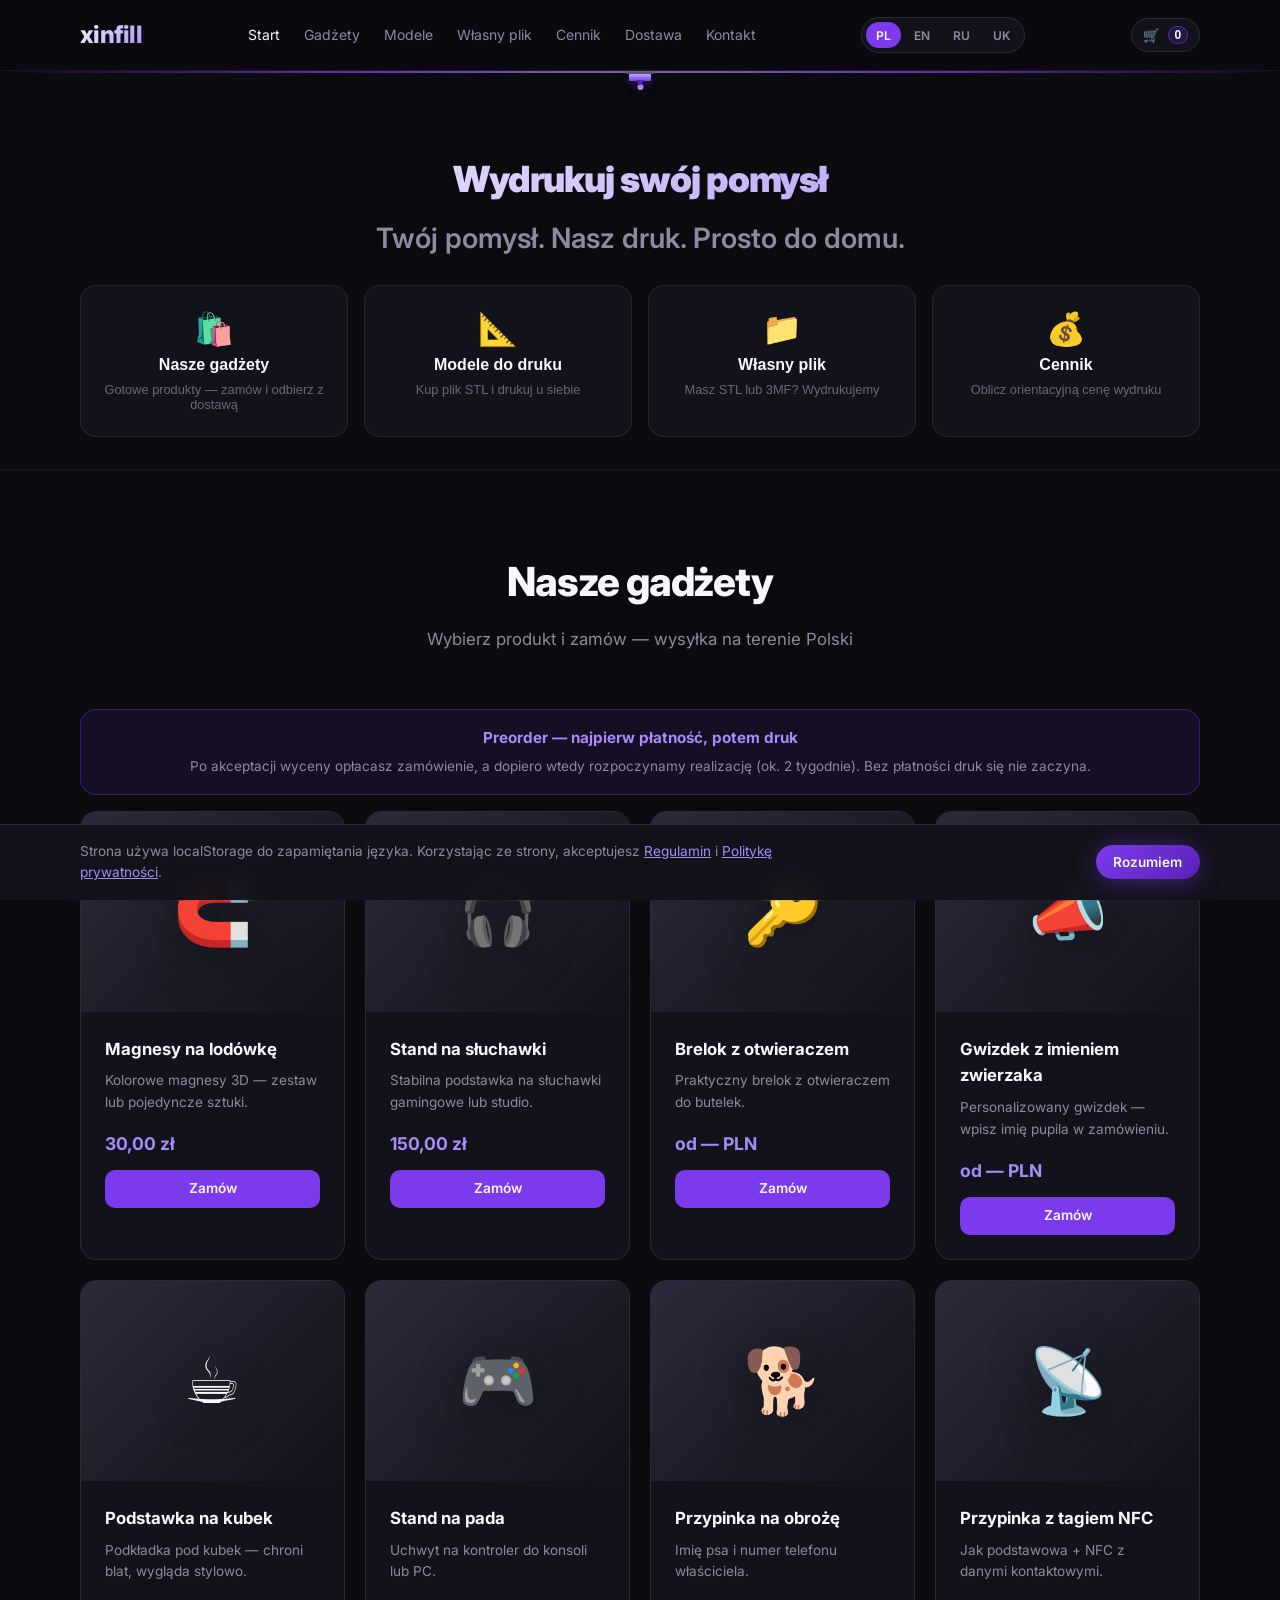
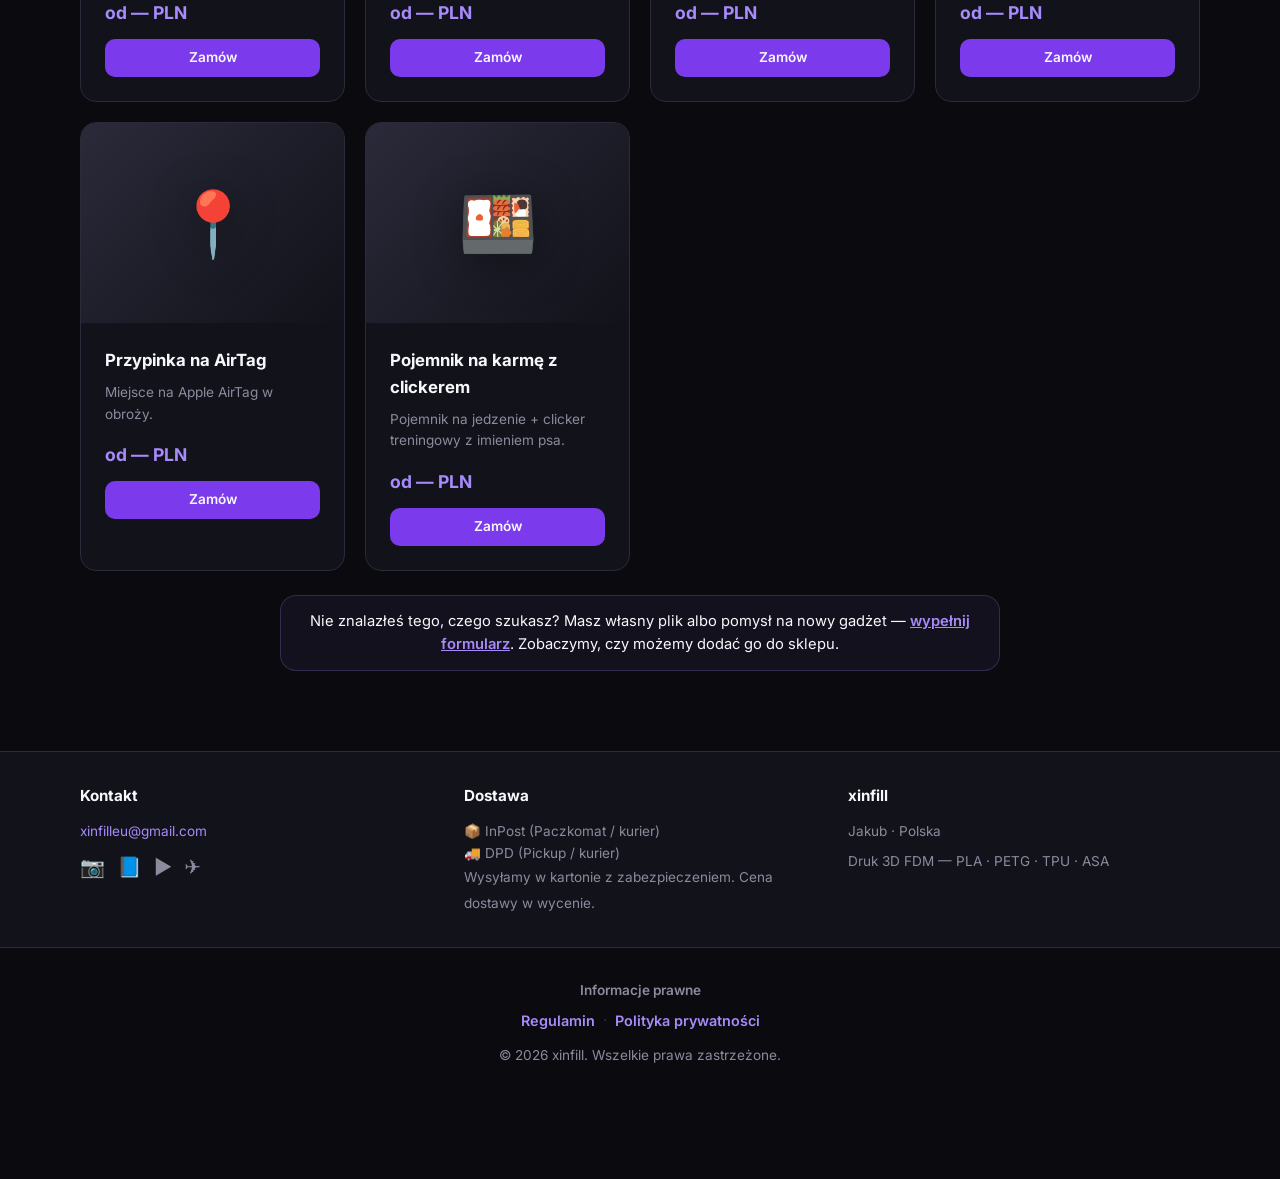
==== commit bf02f10e: "Clarify own-file tips: own file or new gadget idea, then the form. Aligned copy under gadgets, model" ====
--- a/index.html
+++ b/index.html
@@ -200,7 +200,7 @@
           </div>
         </div>
       </div>
-      <p class="section-tip" data-i18n-html="shop.own_file_tip">Nie znalazłeś tego, czego szukasz? Masz własny plik — <a href="/wlasny-plik" data-section="custom" data-tab="upload">wypełnij formularz</a>. Jeśli pomysł pasuje, możemy dodać go do sklepu.</p>
+      <p class="section-tip" data-i18n-html="shop.own_file_tip">Nie znalazłeś tego, czego szukasz? Masz własny plik albo pomysł na nowy gadżet — <a href="/wlasny-plik" data-section="custom" data-tab="upload">wypełnij formularz</a>. Zobaczymy, czy możemy dodać go do sklepu.</p>
     </div>
   </section>
 
@@ -313,7 +313,7 @@
           </div>
         </div>
       </div>
-      <p class="section-tip" data-i18n-html="models.own_file_tip">Szukasz innego modelu albo masz własny plik STL/3MF? <a href="/wlasny-plik" data-section="custom" data-tab="upload">Wyślij formularz</a> — zobaczymy, czy dodamy go do oferty.</p>
+      <p class="section-tip" data-i18n-html="models.own_file_tip">Nie znalazłeś tego, czego szukasz? Masz własny plik albo pomysł na nowy model — <a href="/wlasny-plik" data-section="custom" data-tab="upload">wypełnij formularz</a>. Zobaczymy, czy możemy dodać go do oferty.</p>
     </div>
   </section>
 
@@ -336,8 +336,8 @@
           </div>
           <div class="info-box custom-design-box">
             <h3 data-i18n="product_idea.title">Nie znalazłeś tego, czego szukasz?</h3>
-            <p data-i18n="product_idea.desc">Napisz nam pomysł na nowy produkt do sklepu — gadżet, który chciałbyś kupić gotowy. Jeśli pasuje do xinfill, chętnie go dodamy.</p>
-            <p class="info-box-note" data-i18n="product_idea.note">Wystarczy krótki opis w wiadomości przy formularzu albo na e-mail.</p>
+            <p data-i18n="product_idea.desc">Masz własny plik STL/3MF albo pomysł na nowy gadżet do sklepu? Napisz w formularzu — zobaczymy, czy możemy to dodać.</p>
+            <p class="info-box-note" data-i18n="product_idea.note">Wystarczy krótki opis albo załączony plik. Odpowiemy na e-mail.</p>
           </div>
           <div class="upload-zone" id="upload-zone">
             <div class="upload-zone-icon">📤</div>
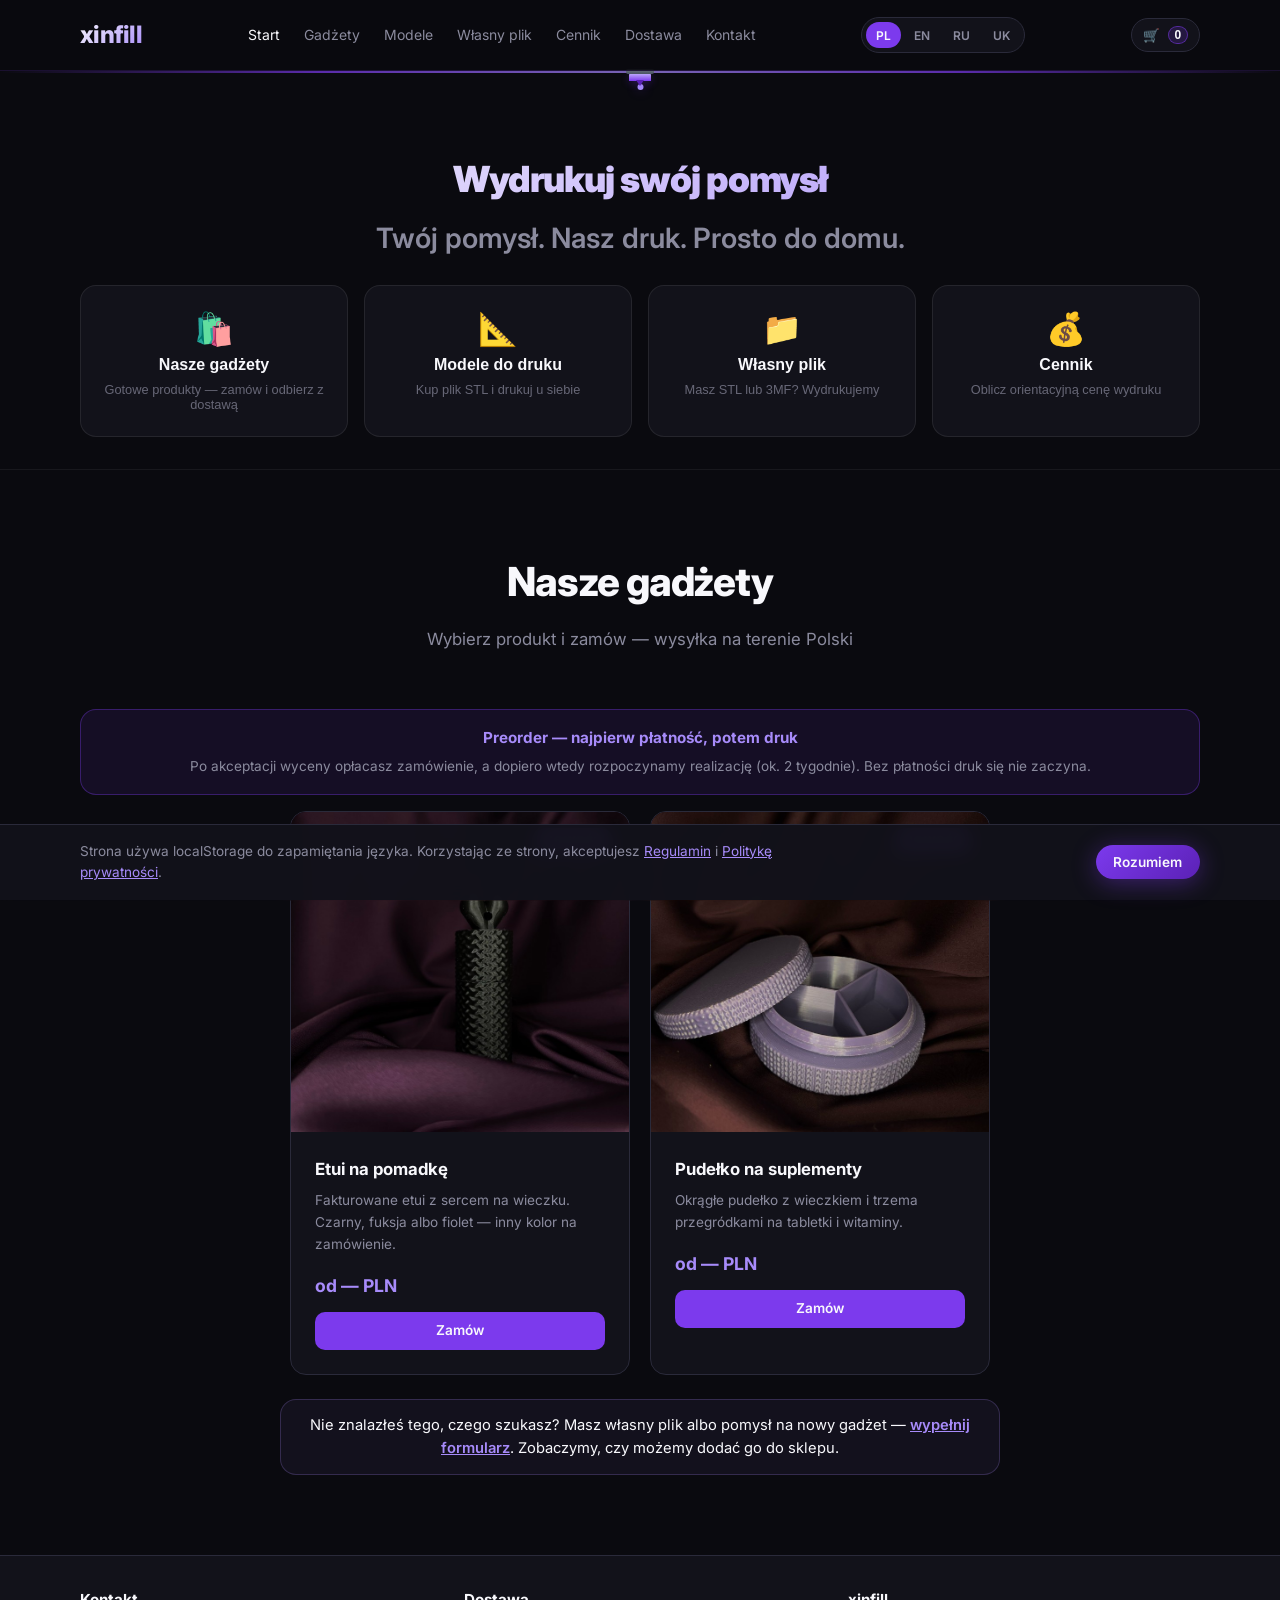
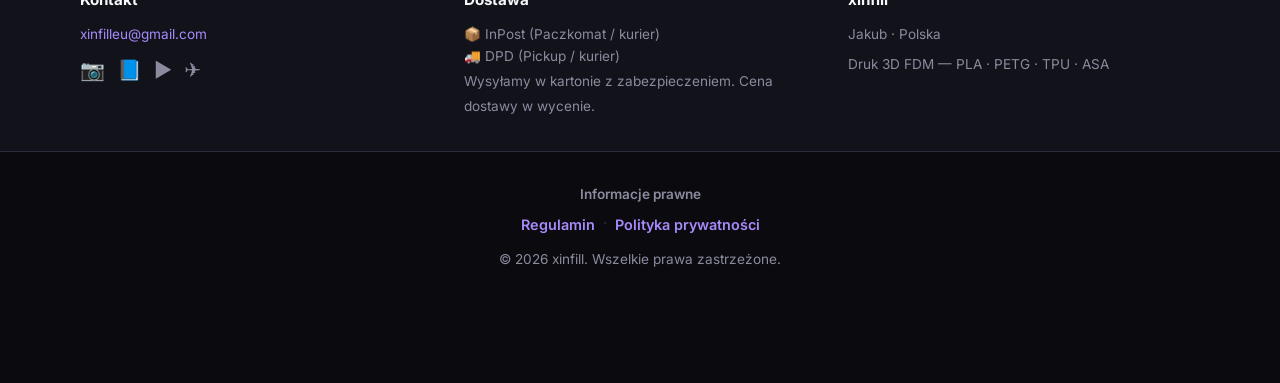
==== commit 8928abe1: "Replace placeholder gadgets with lipstick case and supplement box. Shop and models now use the new p" ====
--- a/index.html
+++ b/index.html
@@ -5,10 +5,15 @@
   <meta name="viewport" content="width=device-width, initial-scale=1.0">
   <meta name="description" content="xinfill — druk 3D FDM na zamówienie. PLA, PETG, TPU, ASA. Wysyłka na terenie Polski.">
   <title>xinfill — Druk 3D na zamówienie</title>
+  <link rel="icon" href="/assets/favicon.svg" type="image/svg+xml">
+  <link rel="icon" href="/assets/favicon-32.png" type="image/png" sizes="32x32">
+  <link rel="shortcut icon" href="/favicon.ico">
+  <link rel="apple-touch-icon" href="/assets/apple-touch-icon.png">
+  <meta name="theme-color" content="#7c3aed">
   <link rel="preconnect" href="https://fonts.googleapis.com">
   <link rel="preconnect" href="https://fonts.gstatic.com" crossorigin>
   <link href="https://fonts.googleapis.com/css2?family=Inter:wght@400;600;700;800;900&display=swap" rel="stylesheet">
-  <link rel="stylesheet" href="/css/styles.css">
+  <link rel="stylesheet" href="/css/styles.css?v=20260912b">
 </head>
 <body>
 
@@ -109,94 +114,28 @@
         <p data-i18n="preorder.desc">Po akceptacji wyceny opłacasz zamówienie, a dopiero wtedy rozpoczynamy realizację (ok. 2 tygodnie).</p>
       </div>
       <div class="products-grid" id="products-grid">
-        <div class="product-card">
-          <div class="product-img product-visual pv-magnet"><span class="pv-icon">🧲</span></div>
+        <div class="product-card" data-images="/assets/products/lipstick-case-burgundy.jpg|/assets/products/lipstick-case-navy.jpg|/assets/products/lipstick-case-fuchsia.jpg|/assets/products/lipstick-case-fuchsia-navy.jpg|/assets/products/lipstick-case-purple.jpg|/assets/products/lipstick-case-purple-angle.jpg">
+          <div class="product-img product-photo">
+            <img src="/assets/products/lipstick-case-burgundy.jpg" alt="Etui na pomadkę">
+            <span class="product-badge" data-i18n="shop.discount">Nowość</span>
+          </div>
           <div class="product-info">
-            <h3 data-i18n="shop.magnet_title">Magnesy na lodówkę</h3>
-            <p data-i18n="shop.magnet_desc">Kolorowe magnesy 3D.</p>
-            <span class="product-price">30,00 zł</span>
-            <a href="mailto:xinfilleu@gmail.com?subject=Zamówienie:%20Magnesy" class="btn-buy-model" data-i18n="shop.buy">Zamów</a>
-          </div>
-        </div>
-        <div class="product-card">
-          <div class="product-img product-visual pv-headphone"><span class="pv-icon">🎧</span></div>
+            <h3 data-i18n="shop.lipstick_case_title">Etui na pomadkę</h3>
+            <p data-i18n="shop.lipstick_case_desc">Fakturowane etui z sercem na wieczku. Czarny, fuksja, fiolet.</p>
+            <span class="product-price"><span data-i18n="shop.price_from">od</span> — PLN</span>
+            <a href="mailto:xinfilleu@gmail.com?subject=Zamówienie:%20Etui%20na%20pomadkę" class="btn-buy-model" data-i18n="shop.buy">Zamów</a>
+          </div>
+        </div>
+        <div class="product-card" data-images="/assets/products/supplement-box.jpg|/assets/products/supplement-box-angle.jpg">
+          <div class="product-img product-photo">
+            <img src="/assets/products/supplement-box.jpg" alt="Pudełko na suplementy">
+            <span class="product-badge" data-i18n="shop.discount">Nowość</span>
+          </div>
           <div class="product-info">
-            <h3 data-i18n="shop.headphone_title">Stand na słuchawki</h3>
-            <p data-i18n="shop.headphone_desc">Podstawka na słuchawki.</p>
-            <span class="product-price">150,00 zł</span>
-            <a href="mailto:xinfilleu@gmail.com?subject=Zamówienie:%20Stand%20słuchawki" class="btn-buy-model" data-i18n="shop.buy">Zamów</a>
-          </div>
-        </div>
-        <div class="product-card">
-          <div class="product-img product-visual pv-keychain"><span class="pv-icon">🔑</span></div>
-          <div class="product-info">
-            <h3 data-i18n="shop.keychain_title">Brelok z otwieraczem</h3>
-            <p data-i18n="shop.keychain_desc">Brelok z otwieraczem.</p>
+            <h3 data-i18n="shop.supplement_box_title">Pudełko na suplementy</h3>
+            <p data-i18n="shop.supplement_box_desc">Okrągłe pudełko z wieczkiem i trzema przegródkami.</p>
             <span class="product-price"><span data-i18n="shop.price_from">od</span> — PLN</span>
-            <a href="mailto:xinfilleu@gmail.com?subject=Zamówienie:%20Brelok" class="btn-buy-model" data-i18n="shop.buy">Zamów</a>
-          </div>
-        </div>
-        <div class="product-card">
-          <div class="product-img product-visual pv-whistle"><span class="pv-icon">📣</span><span class="product-badge" data-i18n="shop.discount">Nowość</span></div>
-          <div class="product-info">
-            <h3 data-i18n="shop.whistle_title">Gwizdek z imieniem zwierzaka</h3>
-            <p data-i18n="shop.whistle_desc">Wpisz imię pupila w zamówieniu.</p>
-            <span class="product-price"><span data-i18n="shop.price_from">od</span> — PLN</span>
-            <a href="mailto:xinfilleu@gmail.com?subject=Zamówienie:%20Gwizdek" class="btn-buy-model" data-i18n="shop.buy">Zamów</a>
-          </div>
-        </div>
-        <div class="product-card">
-          <div class="product-img product-visual pv-coaster"><span class="pv-icon">☕</span></div>
-          <div class="product-info">
-            <h3 data-i18n="shop.coaster_title">Podstawka na kubek</h3>
-            <p data-i18n="shop.coaster_desc">Podkładka pod kubek.</p>
-            <span class="product-price"><span data-i18n="shop.price_from">od</span> — PLN</span>
-            <a href="mailto:xinfilleu@gmail.com?subject=Zamówienie:%20Podstawka" class="btn-buy-model" data-i18n="shop.buy">Zamów</a>
-          </div>
-        </div>
-        <div class="product-card">
-          <div class="product-img product-visual pv-controller"><span class="pv-icon">🎮</span></div>
-          <div class="product-info">
-            <h3 data-i18n="shop.controller_title">Stand na pada</h3>
-            <p data-i18n="shop.controller_desc">Uchwyt na kontroler.</p>
-            <span class="product-price"><span data-i18n="shop.price_from">od</span> — PLN</span>
-            <a href="mailto:xinfilleu@gmail.com?subject=Zamówienie:%20Stand%20pada" class="btn-buy-model" data-i18n="shop.buy">Zamów</a>
-          </div>
-        </div>
-        <div class="product-card">
-          <div class="product-img product-visual pv-collar"><span class="pv-icon">🐕</span></div>
-          <div class="product-info">
-            <h3 data-i18n="shop.collar_title">Przypinka na obrożę</h3>
-            <p data-i18n="shop.collar_desc">Imię psa i numer telefonu.</p>
-            <span class="product-price"><span data-i18n="shop.price_from">od</span> — PLN</span>
-            <a href="mailto:xinfilleu@gmail.com?subject=Zamówienie:%20Przypinka" class="btn-buy-model" data-i18n="shop.buy">Zamów</a>
-          </div>
-        </div>
-        <div class="product-card">
-          <div class="product-img product-visual pv-nfc"><span class="pv-icon">📡</span></div>
-          <div class="product-info">
-            <h3 data-i18n="shop.collar_nfc_title">Przypinka z tagiem NFC</h3>
-            <p data-i18n="shop.collar_nfc_desc">NFC z danymi kontaktowymi.</p>
-            <span class="product-price"><span data-i18n="shop.price_from">od</span> — PLN</span>
-            <a href="mailto:xinfilleu@gmail.com?subject=Zamówienie:%20Przypinka%20NFC" class="btn-buy-model" data-i18n="shop.buy">Zamów</a>
-          </div>
-        </div>
-        <div class="product-card">
-          <div class="product-img product-visual pv-airtag"><span class="pv-icon">📍</span></div>
-          <div class="product-info">
-            <h3 data-i18n="shop.collar_airtag_title">Przypinka na AirTag</h3>
-            <p data-i18n="shop.collar_airtag_desc">Miejsce na Apple AirTag.</p>
-            <span class="product-price"><span data-i18n="shop.price_from">od</span> — PLN</span>
-            <a href="mailto:xinfilleu@gmail.com?subject=Zamówienie:%20Przypinka%20AirTag" class="btn-buy-model" data-i18n="shop.buy">Zamów</a>
-          </div>
-        </div>
-        <div class="product-card">
-          <div class="product-img product-visual pv-food"><span class="pv-icon">🍱</span></div>
-          <div class="product-info">
-            <h3 data-i18n="shop.food_title">Pojemnik na karmę z clickerem</h3>
-            <p data-i18n="shop.food_desc">Pojemnik + clicker z imieniem psa.</p>
-            <span class="product-price"><span data-i18n="shop.price_from">od</span> — PLN</span>
-            <a href="mailto:xinfilleu@gmail.com?subject=Zamówienie:%20Pojemnik%20clicker" class="btn-buy-model" data-i18n="shop.buy">Zamów</a>
+            <a href="mailto:xinfilleu@gmail.com?subject=Zamówienie:%20Pudełko%20na%20suplementy" class="btn-buy-model" data-i18n="shop.buy">Zamów</a>
           </div>
         </div>
       </div>
@@ -212,104 +151,28 @@
         <p class="section-subtitle" data-i18n="models.subtitle">Kup plik STL lub 3MF i wydrukuj na swojej drukarce 3D</p>
       </div>
       <div class="products-grid" id="models-grid">
-        <div class="product-card model-card">
-          <div class="product-img product-visual pv-magnet"><span class="pv-icon">🧲</span></div>
+        <div class="product-card model-card" data-images="/assets/products/lipstick-case-burgundy.jpg|/assets/products/lipstick-case-navy.jpg|/assets/products/lipstick-case-fuchsia.jpg|/assets/products/lipstick-case-fuchsia-navy.jpg|/assets/products/lipstick-case-purple.jpg|/assets/products/lipstick-case-purple-angle.jpg">
+          <div class="product-img product-photo">
+            <img src="/assets/products/lipstick-case-burgundy.jpg" alt="Etui na pomadkę — model">
+          </div>
           <div class="product-info">
-            <h3 data-i18n="models.magnet_title">Magnesy — model</h3>
+            <h3 data-i18n="models.lipstick_case_title">Etui na pomadkę — model</h3>
             <p data-i18n="models.file_desc">Plik STL/3MF do pobrania po opłaceniu.</p>
             <span class="model-format">STL · 3MF</span>
             <span class="product-price"><span data-i18n="models.price_from">od</span> — PLN</span>
-            <a href="mailto:xinfilleu@gmail.com?subject=Kup%20model:%20Magnesy" class="btn-buy-model" data-i18n="models.buy">Kup model</a>
-          </div>
-        </div>
-        <div class="product-card model-card">
-          <div class="product-img product-visual pv-headphone"><span class="pv-icon">🎧</span></div>
+            <a href="mailto:xinfilleu@gmail.com?subject=Kup%20model:%20Etui%20na%20pomadkę" class="btn-buy-model" data-i18n="models.buy">Kup model</a>
+          </div>
+        </div>
+        <div class="product-card model-card" data-images="/assets/products/supplement-box.jpg|/assets/products/supplement-box-angle.jpg">
+          <div class="product-img product-photo">
+            <img src="/assets/products/supplement-box.jpg" alt="Pudełko na suplementy — model">
+          </div>
           <div class="product-info">
-            <h3 data-i18n="models.headphone_title">Stand na słuchawki — model</h3>
+            <h3 data-i18n="models.supplement_box_title">Pudełko na suplementy — model</h3>
             <p data-i18n="models.file_desc">Plik STL/3MF do pobrania po opłaceniu.</p>
             <span class="model-format">STL · 3MF</span>
             <span class="product-price"><span data-i18n="models.price_from">od</span> — PLN</span>
-            <a href="mailto:xinfilleu@gmail.com?subject=Kup%20model:%20Stand%20słuchawki" class="btn-buy-model" data-i18n="models.buy">Kup model</a>
-          </div>
-        </div>
-        <div class="product-card model-card">
-          <div class="product-img product-visual pv-keychain"><span class="pv-icon">🔑</span></div>
-          <div class="product-info">
-            <h3 data-i18n="models.keychain_title">Brelok — model</h3>
-            <p data-i18n="models.file_desc">Plik STL/3MF do pobrania po opłaceniu.</p>
-            <span class="model-format">STL · 3MF</span>
-            <span class="product-price"><span data-i18n="models.price_from">od</span> — PLN</span>
-            <a href="mailto:xinfilleu@gmail.com?subject=Kup%20model:%20Brelok" class="btn-buy-model" data-i18n="models.buy">Kup model</a>
-          </div>
-        </div>
-        <div class="product-card model-card">
-          <div class="product-img product-visual pv-whistle"><span class="pv-icon">📣</span></div>
-          <div class="product-info">
-            <h3 data-i18n="models.whistle_title">Gwizdek — model</h3>
-            <p data-i18n="models.file_desc">Plik STL/3MF do pobrania po opłaceniu.</p>
-            <span class="model-format">STL · 3MF</span>
-            <span class="product-price"><span data-i18n="models.price_from">od</span> — PLN</span>
-            <a href="mailto:xinfilleu@gmail.com?subject=Kup%20model:%20Gwizdek" class="btn-buy-model" data-i18n="models.buy">Kup model</a>
-          </div>
-        </div>
-        <div class="product-card model-card">
-          <div class="product-img product-visual pv-coaster"><span class="pv-icon">☕</span></div>
-          <div class="product-info">
-            <h3 data-i18n="models.coaster_title">Podstawka — model</h3>
-            <p data-i18n="models.file_desc">Plik STL/3MF do pobrania po opłaceniu.</p>
-            <span class="model-format">STL · 3MF</span>
-            <span class="product-price"><span data-i18n="models.price_from">od</span> — PLN</span>
-            <a href="mailto:xinfilleu@gmail.com?subject=Kup%20model:%20Podstawka" class="btn-buy-model" data-i18n="models.buy">Kup model</a>
-          </div>
-        </div>
-        <div class="product-card model-card">
-          <div class="product-img product-visual pv-controller"><span class="pv-icon">🎮</span></div>
-          <div class="product-info">
-            <h3 data-i18n="models.controller_title">Stand na pada — model</h3>
-            <p data-i18n="models.file_desc">Plik STL/3MF do pobrania po opłaceniu.</p>
-            <span class="model-format">STL · 3MF</span>
-            <span class="product-price"><span data-i18n="models.price_from">od</span> — PLN</span>
-            <a href="mailto:xinfilleu@gmail.com?subject=Kup%20model:%20Stand%20pada" class="btn-buy-model" data-i18n="models.buy">Kup model</a>
-          </div>
-        </div>
-        <div class="product-card model-card">
-          <div class="product-img product-visual pv-collar"><span class="pv-icon">🐕</span></div>
-          <div class="product-info">
-            <h3 data-i18n="models.collar_title">Przypinka — model</h3>
-            <p data-i18n="models.file_desc">Plik STL/3MF do pobrania po opłaceniu.</p>
-            <span class="model-format">STL · 3MF</span>
-            <span class="product-price"><span data-i18n="models.price_from">od</span> — PLN</span>
-            <a href="mailto:xinfilleu@gmail.com?subject=Kup%20model:%20Przypinka" class="btn-buy-model" data-i18n="models.buy">Kup model</a>
-          </div>
-        </div>
-        <div class="product-card model-card">
-          <div class="product-img product-visual pv-nfc"><span class="pv-icon">📡</span></div>
-          <div class="product-info">
-            <h3 data-i18n="models.collar_nfc_title">Przypinka NFC — model</h3>
-            <p data-i18n="models.file_desc">Plik STL/3MF do pobrania po opłaceniu.</p>
-            <span class="model-format">STL · 3MF</span>
-            <span class="product-price"><span data-i18n="models.price_from">od</span> — PLN</span>
-            <a href="mailto:xinfilleu@gmail.com?subject=Kup%20model:%20Przypinka%20NFC" class="btn-buy-model" data-i18n="models.buy">Kup model</a>
-          </div>
-        </div>
-        <div class="product-card model-card">
-          <div class="product-img product-visual pv-airtag"><span class="pv-icon">📍</span></div>
-          <div class="product-info">
-            <h3 data-i18n="models.collar_airtag_title">Przypinka AirTag — model</h3>
-            <p data-i18n="models.file_desc">Plik STL/3MF do pobrania po opłaceniu.</p>
-            <span class="model-format">STL · 3MF</span>
-            <span class="product-price"><span data-i18n="models.price_from">od</span> — PLN</span>
-            <a href="mailto:xinfilleu@gmail.com?subject=Kup%20model:%20AirTag" class="btn-buy-model" data-i18n="models.buy">Kup model</a>
-          </div>
-        </div>
-        <div class="product-card model-card">
-          <div class="product-img product-visual pv-food"><span class="pv-icon">🍱</span></div>
-          <div class="product-info">
-            <h3 data-i18n="models.food_title">Pojemnik + clicker — model</h3>
-            <p data-i18n="models.file_desc">Plik STL/3MF do pobrania po opłaceniu.</p>
-            <span class="model-format">STL · 3MF</span>
-            <span class="product-price"><span data-i18n="models.price_from">od</span> — PLN</span>
-            <a href="mailto:xinfilleu@gmail.com?subject=Kup%20model:%20Pojemnik" class="btn-buy-model" data-i18n="models.buy">Kup model</a>
+            <a href="mailto:xinfilleu@gmail.com?subject=Kup%20model:%20Pudełko%20na%20suplementy" class="btn-buy-model" data-i18n="models.buy">Kup model</a>
           </div>
         </div>
       </div>
@@ -397,7 +260,7 @@
             </div>
             <div class="form-group infill-group">
               <label><span data-i18n="infill.label">Wypełnienie (infill)</span>: <strong id="upload-infill-val">20%</strong></label>
-              <input type="range" name="infill" id="upload-infill" min="10" max="100" step="5" value="20" data-infill-slider data-infill-target="upload-infill-val" data-infill-preview="upload-infill-preview">
+              <input type="range" name="infill" id="upload-infill" min="10" max="100" step="1" value="20" data-infill-slider data-infill-target="upload-infill-val" data-infill-preview="upload-infill-preview">
               <div class="infill-preview-wrap">
                 <div class="infill-preview" id="upload-infill-preview"></div>
               </div>
@@ -446,7 +309,7 @@
           </div>
           <div class="form-group infill-group">
             <label><span data-i18n="infill.label">Wypełnienie (infill)</span>: <strong id="calc-infill-val">20%</strong></label>
-            <input type="range" id="calc-infill" min="10" max="100" step="5" value="20" data-infill-slider data-infill-target="calc-infill-val" data-infill-preview="calc-infill-preview">
+            <input type="range" id="calc-infill" min="10" max="100" step="1" value="20" data-infill-slider data-infill-target="calc-infill-val" data-infill-preview="calc-infill-preview">
             <div class="infill-preview-wrap">
               <div class="infill-preview" id="calc-infill-preview"></div>
             </div>
@@ -544,6 +407,7 @@
       <div class="product-page-layout">
         <div class="product-page-visual" id="product-page-visual">
           <div class="product-img product-visual" id="product-page-img"><span class="pv-icon" id="product-page-icon">🛒</span></div>
+          <div class="product-thumbs" id="product-thumbs" hidden></div>
         </div>
         <div class="product-page-content">
           <div class="product-breadcrumb">xinfill / Produkt</div>
@@ -571,6 +435,11 @@
                   <span data-i18n="colors.purple">Fioletowy</span>
                 </label>
                 <label class="color-swatch">
+                  <input type="radio" name="product-color" value="Fuksja">
+                  <span class="swatch sw-fuchsia"></span>
+                  <span data-i18n="colors.fuchsia">Fuksja</span>
+                </label>
+                <label class="color-swatch">
                   <input type="radio" name="product-color" value="Inny">
                   <span class="swatch sw-custom"></span>
                   <span data-i18n="colors.custom">Inny kolor</span>
@@ -724,6 +593,6 @@
     </div>
   </div>
 
-  <script type="module" src="/js/main.js?v=20260826g"></script>
+  <script type="module" src="/js/main.js?v=20260912b"></script>
 </body>
 </html>
--- a/css/styles.css
+++ b/css/styles.css
@@ -668,6 +668,7 @@
 .sw-black { background: #111; }
 .sw-white { background: #f0f0f5; }
 .sw-purple { background: #7c3aed; }
+.sw-fuchsia { background: #c2185b; }
 .sw-custom {
   background: linear-gradient(135deg, #111, #7c3aed, #f0f0f5);
 }
@@ -877,8 +878,9 @@
 
 .products-grid {
   display: grid;
-  grid-template-columns: repeat(auto-fill, minmax(240px, 1fr));
+  grid-template-columns: repeat(auto-fit, minmax(260px, 340px));
   gap: 1.25rem;
+  justify-content: center;
 }
 
 .product-slot {
@@ -1124,6 +1126,7 @@
   border-radius: var(--radius);
   overflow: hidden;
   transition: var(--transition);
+  cursor: pointer;
 }
 
 .product-card:hover {
@@ -1138,6 +1141,56 @@
   justify-content: center;
   font-size: 3rem;
   position: relative;
+}
+
+.product-photo {
+  height: 320px;
+  padding: 0;
+  background: #120c16;
+}
+
+.product-photo img {
+  width: 100%;
+  height: 100%;
+  object-fit: cover;
+  object-position: center 58%;
+  display: block;
+}
+
+.product-photo img[src*="supplement-box"] {
+  object-position: center 78%;
+}
+
+.product-thumbs {
+  display: flex;
+  flex-wrap: wrap;
+  gap: 0.5rem;
+  margin-top: 0.75rem;
+}
+
+.product-thumb {
+  border: 2px solid var(--gray-dark);
+  border-radius: 10px;
+  overflow: hidden;
+  padding: 0;
+  background: #120c16;
+  cursor: pointer;
+  width: 68px;
+  flex: 0 0 68px;
+  aspect-ratio: 3 / 4;
+  transition: var(--transition);
+}
+
+.product-thumb img {
+  width: 100%;
+  height: 100%;
+  object-fit: cover;
+  display: block;
+}
+
+.product-thumb.is-active,
+.product-thumb:hover {
+  border-color: var(--purple-light);
 }
 
 .product-badge {
@@ -2003,6 +2056,20 @@
   font-size: 5rem;
 }
 
+.product-page-visual .product-photo {
+  aspect-ratio: 3 / 4;
+  height: auto;
+  min-height: 0;
+  max-height: 72vh;
+  overflow: hidden;
+  background: #120c16;
+}
+
+.product-page-visual .product-photo img {
+  object-fit: contain;
+  object-position: center;
+}
+
 .product-page-content h1 {
   font-size: clamp(1.6rem, 3vw, 2.2rem);
   font-weight: 900;
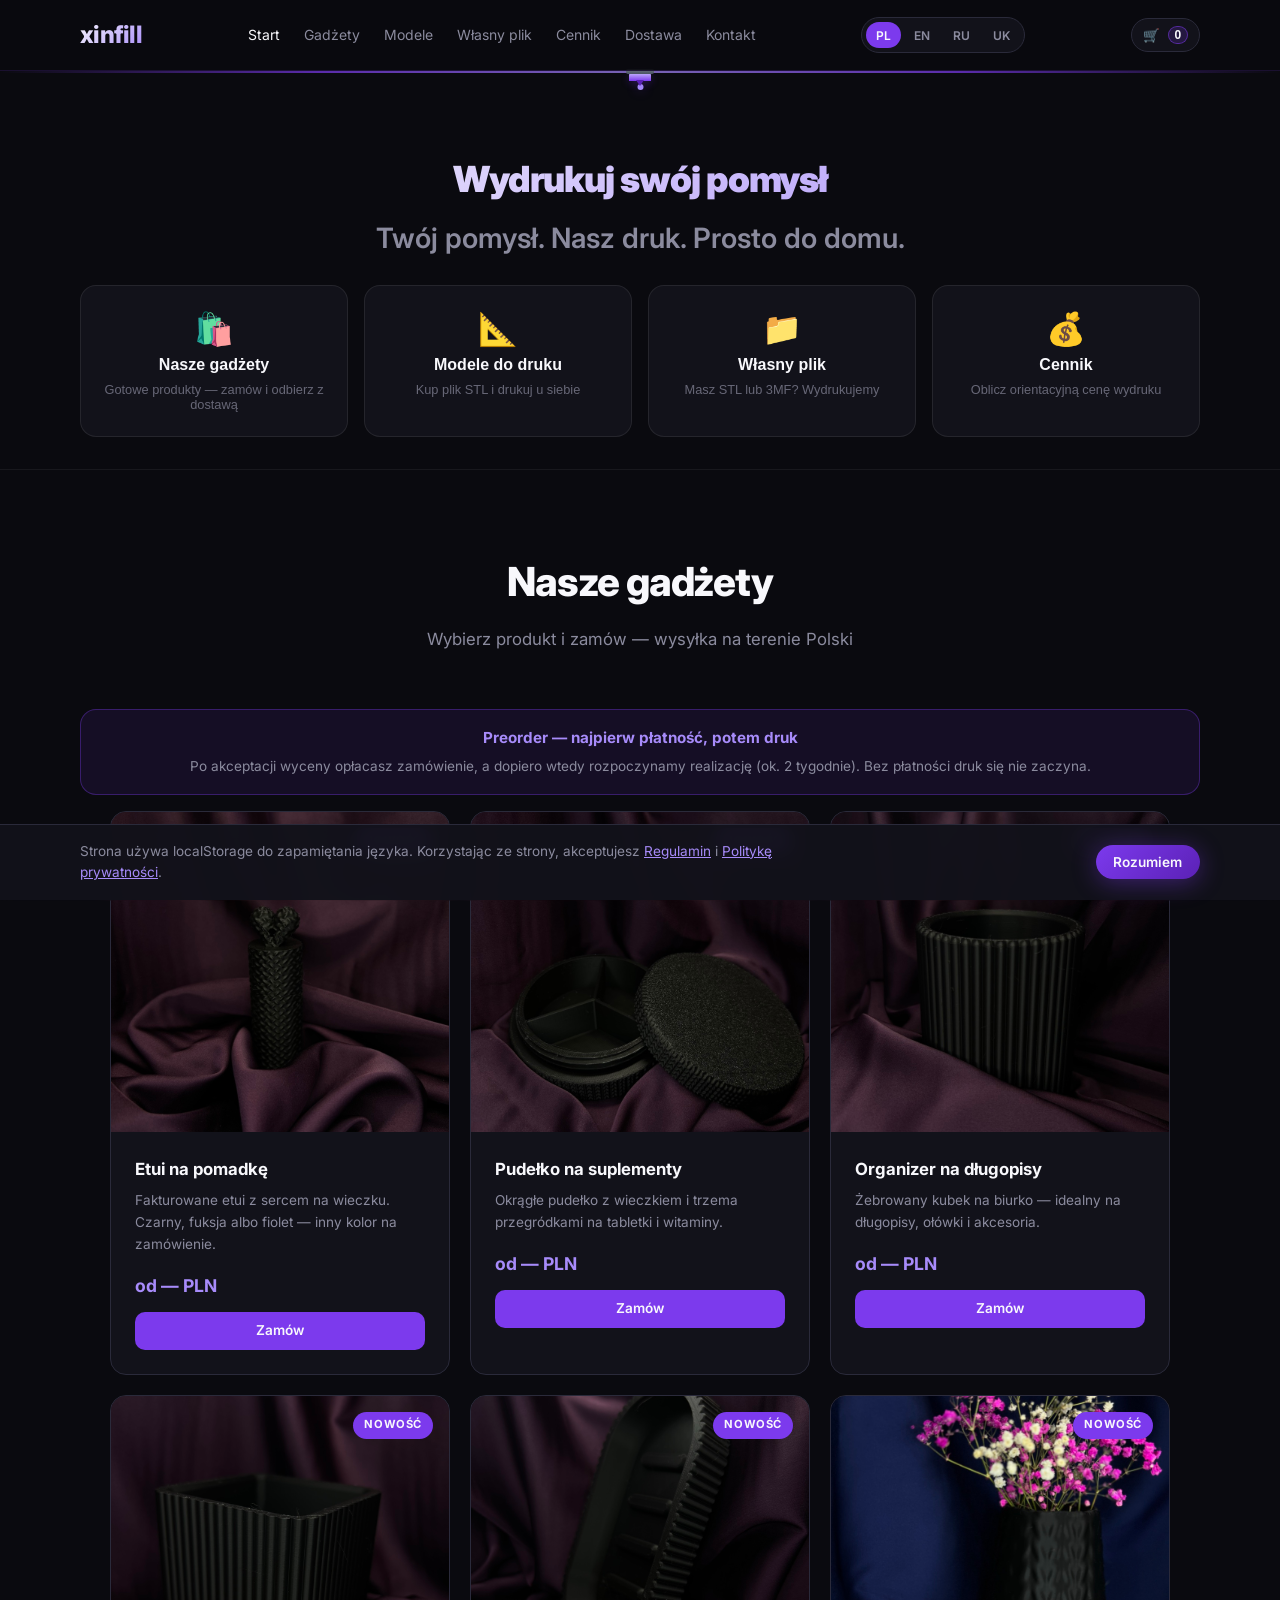
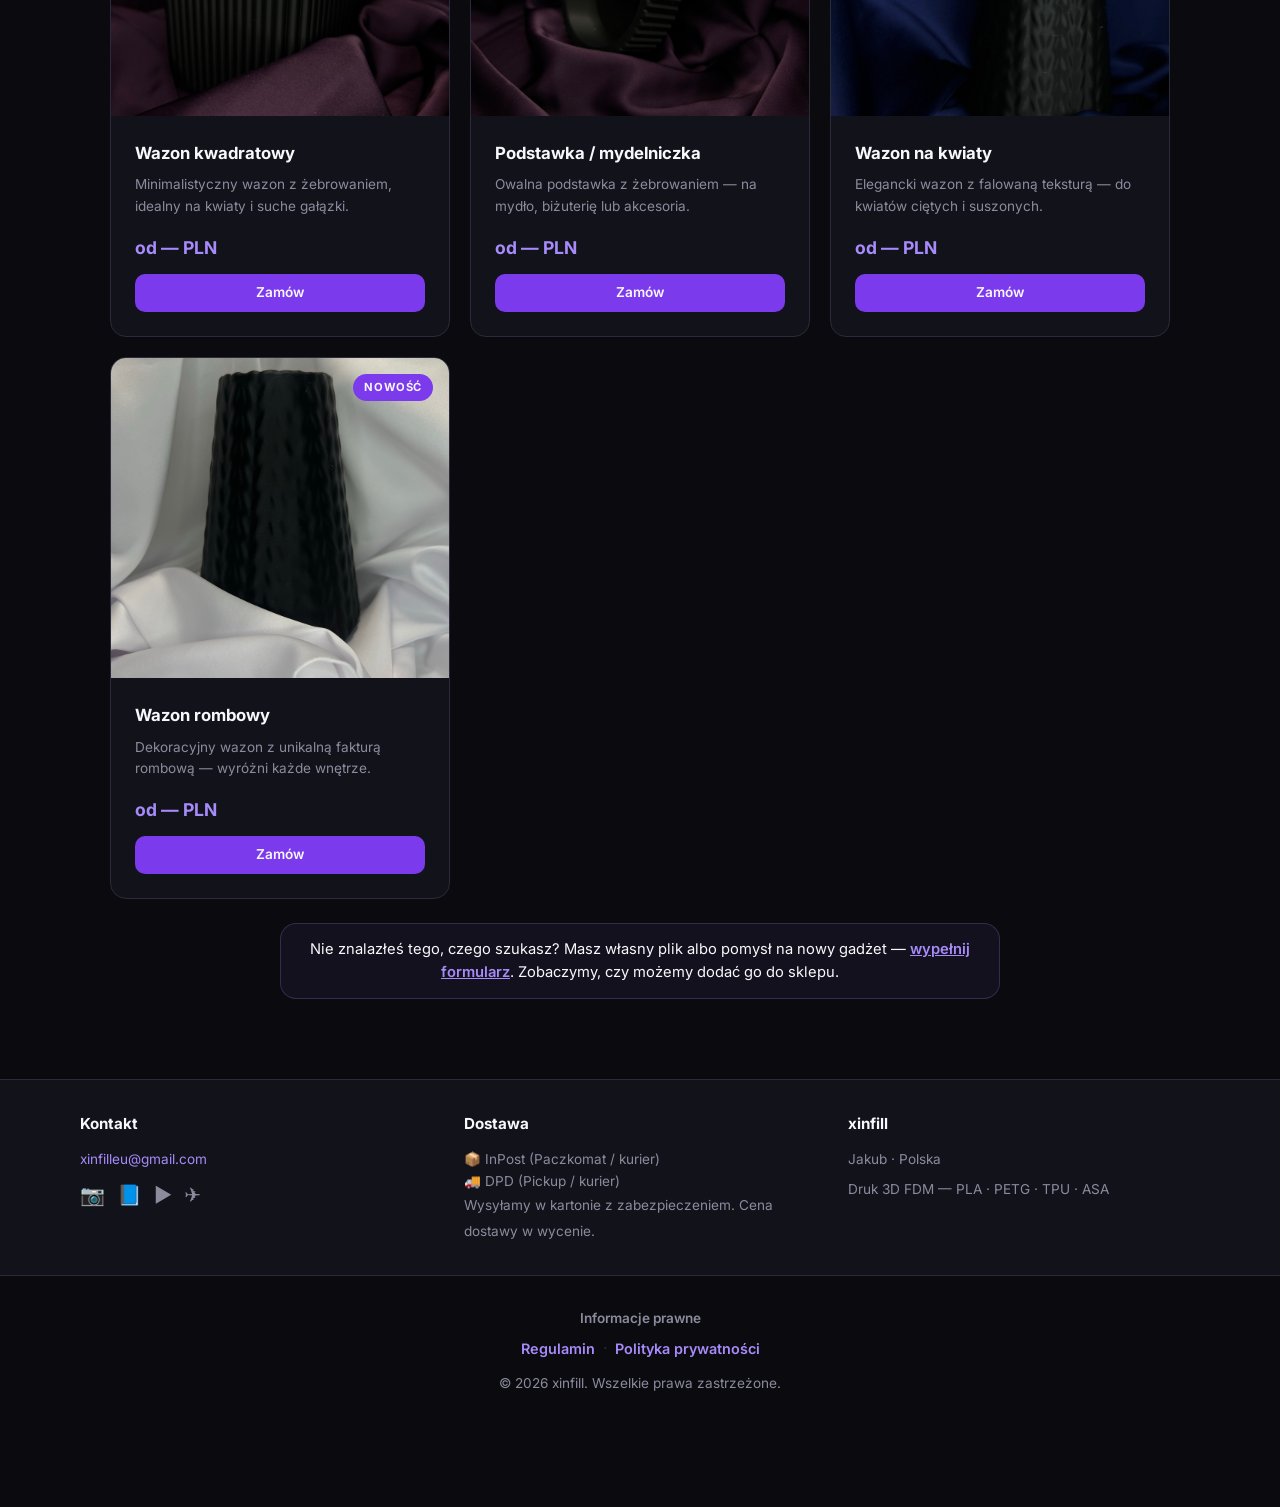
==== commit d533fe4a: "feat: dodaj zdjecia 7 gadzetow (HEIC→JPEG), zaktualizuj sekcje shop i models" ====
--- a/index.html
+++ b/index.html
@@ -114,9 +114,9 @@
         <p data-i18n="preorder.desc">Po akceptacji wyceny opłacasz zamówienie, a dopiero wtedy rozpoczynamy realizację (ok. 2 tygodnie).</p>
       </div>
       <div class="products-grid" id="products-grid">
-        <div class="product-card" data-images="/assets/products/lipstick-case-burgundy.jpg|/assets/products/lipstick-case-navy.jpg|/assets/products/lipstick-case-fuchsia.jpg|/assets/products/lipstick-case-fuchsia-navy.jpg|/assets/products/lipstick-case-purple.jpg|/assets/products/lipstick-case-purple-angle.jpg">
-          <div class="product-img product-photo">
-            <img src="/assets/products/lipstick-case-burgundy.jpg" alt="Etui na pomadkę">
+        <div class="product-card" data-images="assets/shop-photos/IMG_3420.jpg|assets/shop-photos/IMG_3431.jpg|assets/shop-photos/IMG_3058-kopia.jpg|assets/shop-photos/IMG_3065-kopia.jpg">
+          <div class="product-img product-photo">
+            <img src="assets/shop-photos/IMG_3420.jpg" alt="Etui na pomadkę">
             <span class="product-badge" data-i18n="shop.discount">Nowość</span>
           </div>
           <div class="product-info">
@@ -126,9 +126,9 @@
             <a href="mailto:xinfilleu@gmail.com?subject=Zamówienie:%20Etui%20na%20pomadkę" class="btn-buy-model" data-i18n="shop.buy">Zamów</a>
           </div>
         </div>
-        <div class="product-card" data-images="/assets/products/supplement-box.jpg|/assets/products/supplement-box-angle.jpg">
-          <div class="product-img product-photo">
-            <img src="/assets/products/supplement-box.jpg" alt="Pudełko na suplementy">
+        <div class="product-card" data-images="assets/shop-photos/IMG_3385.jpg|assets/shop-photos/IMG_3387.jpg|assets/shop-photos/IMG_3392.jpg|assets/shop-photos/IMG_3383.jpg|assets/shop-photos/IMG_3362.jpg|assets/shop-photos/IMG_3366.jpg">
+          <div class="product-img product-photo">
+            <img src="assets/shop-photos/IMG_3385.jpg" alt="Pudełko na suplementy">
             <span class="product-badge" data-i18n="shop.discount">Nowość</span>
           </div>
           <div class="product-info">
@@ -136,6 +136,66 @@
             <p data-i18n="shop.supplement_box_desc">Okrągłe pudełko z wieczkiem i trzema przegródkami.</p>
             <span class="product-price"><span data-i18n="shop.price_from">od</span> — PLN</span>
             <a href="mailto:xinfilleu@gmail.com?subject=Zamówienie:%20Pudełko%20na%20suplementy" class="btn-buy-model" data-i18n="shop.buy">Zamów</a>
+          </div>
+        </div>
+        <div class="product-card" data-images="assets/shop-photos/IMG_3374.jpg|assets/shop-photos/IMG_3346.jpg|assets/shop-photos/IMG_3299.jpg|assets/shop-photos/IMG_3300.jpg|assets/shop-photos/IMG_3285.jpg">
+          <div class="product-img product-photo">
+            <img src="assets/shop-photos/IMG_3374.jpg" alt="Organizer na długopisy">
+            <span class="product-badge" data-i18n="shop.discount">Nowość</span>
+          </div>
+          <div class="product-info">
+            <h3>Organizer na długopisy</h3>
+            <p>Żebrowany kubek na biurko — idealny na długopisy, ołówki i akcesoria.</p>
+            <span class="product-price"><span data-i18n="shop.price_from">od</span> — PLN</span>
+            <a href="mailto:xinfilleu@gmail.com?subject=Zamówienie:%20Organizer%20na%20długopisy" class="btn-buy-model" data-i18n="shop.buy">Zamów</a>
+          </div>
+        </div>
+        <div class="product-card" data-images="assets/shop-photos/IMG_3399.jpg|assets/shop-photos/IMG_3337.jpg|assets/shop-photos/IMG_3338.jpg">
+          <div class="product-img product-photo">
+            <img src="assets/shop-photos/IMG_3399.jpg" alt="Wazon kwadratowy">
+            <span class="product-badge" data-i18n="shop.discount">Nowość</span>
+          </div>
+          <div class="product-info">
+            <h3>Wazon kwadratowy</h3>
+            <p>Minimalistyczny wazon z żebrowaniem, idealny na kwiaty i suche gałązki.</p>
+            <span class="product-price"><span data-i18n="shop.price_from">od</span> — PLN</span>
+            <a href="mailto:xinfilleu@gmail.com?subject=Zamówienie:%20Wazon%20kwadratowy" class="btn-buy-model" data-i18n="shop.buy">Zamów</a>
+          </div>
+        </div>
+        <div class="product-card" data-images="assets/shop-photos/IMG_3402.jpg|assets/shop-photos/IMG_3406.jpg|assets/shop-photos/IMG_3329.jpg|assets/shop-photos/IMG_3330.jpg">
+          <div class="product-img product-photo">
+            <img src="assets/shop-photos/IMG_3402.jpg" alt="Podstawka/mydelniczka">
+            <span class="product-badge" data-i18n="shop.discount">Nowość</span>
+          </div>
+          <div class="product-info">
+            <h3>Podstawka / mydelniczka</h3>
+            <p>Owalna podstawka z żebrowaniem — na mydło, biżuterię lub akcesoria.</p>
+            <span class="product-price"><span data-i18n="shop.price_from">od</span> — PLN</span>
+            <a href="mailto:xinfilleu@gmail.com?subject=Zamówienie:%20Mydelniczka" class="btn-buy-model" data-i18n="shop.buy">Zamów</a>
+          </div>
+        </div>
+        <div class="product-card" data-images="assets/shop-photos/IMG_3293.jpg">
+          <div class="product-img product-photo">
+            <img src="assets/shop-photos/IMG_3293.jpg" alt="Wazon na kwiaty">
+            <span class="product-badge" data-i18n="shop.discount">Nowość</span>
+          </div>
+          <div class="product-info">
+            <h3>Wazon na kwiaty</h3>
+            <p>Elegancki wazon z falowaną teksturą — do kwiatów ciętych i suszonych.</p>
+            <span class="product-price"><span data-i18n="shop.price_from">od</span> — PLN</span>
+            <a href="mailto:xinfilleu@gmail.com?subject=Zamówienie:%20Wazon%20na%20kwiaty" class="btn-buy-model" data-i18n="shop.buy">Zamów</a>
+          </div>
+        </div>
+        <div class="product-card" data-images="assets/shop-photos/IMG_3313.jpg|assets/shop-photos/IMG_3319.jpg">
+          <div class="product-img product-photo">
+            <img src="assets/shop-photos/IMG_3313.jpg" alt="Wazon z teksturą rombową">
+            <span class="product-badge" data-i18n="shop.discount">Nowość</span>
+          </div>
+          <div class="product-info">
+            <h3>Wazon rombowy</h3>
+            <p>Dekoracyjny wazon z unikalną fakturą rombową — wyróżni każde wnętrze.</p>
+            <span class="product-price"><span data-i18n="shop.price_from">od</span> — PLN</span>
+            <a href="mailto:xinfilleu@gmail.com?subject=Zamówienie:%20Wazon%20rombowy" class="btn-buy-model" data-i18n="shop.buy">Zamów</a>
           </div>
         </div>
       </div>
@@ -151,9 +211,9 @@
         <p class="section-subtitle" data-i18n="models.subtitle">Kup plik STL lub 3MF i wydrukuj na swojej drukarce 3D</p>
       </div>
       <div class="products-grid" id="models-grid">
-        <div class="product-card model-card" data-images="/assets/products/lipstick-case-burgundy.jpg|/assets/products/lipstick-case-navy.jpg|/assets/products/lipstick-case-fuchsia.jpg|/assets/products/lipstick-case-fuchsia-navy.jpg|/assets/products/lipstick-case-purple.jpg|/assets/products/lipstick-case-purple-angle.jpg">
-          <div class="product-img product-photo">
-            <img src="/assets/products/lipstick-case-burgundy.jpg" alt="Etui na pomadkę — model">
+        <div class="product-card model-card" data-images="assets/shop-photos/IMG_3420.jpg|assets/shop-photos/IMG_3431.jpg|assets/shop-photos/IMG_3058-kopia.jpg|assets/shop-photos/IMG_3065-kopia.jpg">
+          <div class="product-img product-photo">
+            <img src="assets/shop-photos/IMG_3420.jpg" alt="Etui na pomadkę — model">
           </div>
           <div class="product-info">
             <h3 data-i18n="models.lipstick_case_title">Etui na pomadkę — model</h3>
@@ -163,9 +223,9 @@
             <a href="mailto:xinfilleu@gmail.com?subject=Kup%20model:%20Etui%20na%20pomadkę" class="btn-buy-model" data-i18n="models.buy">Kup model</a>
           </div>
         </div>
-        <div class="product-card model-card" data-images="/assets/products/supplement-box.jpg|/assets/products/supplement-box-angle.jpg">
-          <div class="product-img product-photo">
-            <img src="/assets/products/supplement-box.jpg" alt="Pudełko na suplementy — model">
+        <div class="product-card model-card" data-images="assets/shop-photos/IMG_3385.jpg|assets/shop-photos/IMG_3387.jpg|assets/shop-photos/IMG_3392.jpg|assets/shop-photos/IMG_3383.jpg">
+          <div class="product-img product-photo">
+            <img src="assets/shop-photos/IMG_3385.jpg" alt="Pudełko na suplementy — model">
           </div>
           <div class="product-info">
             <h3 data-i18n="models.supplement_box_title">Pudełko na suplementy — model</h3>
@@ -173,6 +233,66 @@
             <span class="model-format">STL · 3MF</span>
             <span class="product-price"><span data-i18n="models.price_from">od</span> — PLN</span>
             <a href="mailto:xinfilleu@gmail.com?subject=Kup%20model:%20Pudełko%20na%20suplementy" class="btn-buy-model" data-i18n="models.buy">Kup model</a>
+          </div>
+        </div>
+        <div class="product-card model-card" data-images="assets/shop-photos/IMG_3374.jpg|assets/shop-photos/IMG_3346.jpg|assets/shop-photos/IMG_3299.jpg|assets/shop-photos/IMG_3300.jpg">
+          <div class="product-img product-photo">
+            <img src="assets/shop-photos/IMG_3374.jpg" alt="Organizer na długopisy — model">
+          </div>
+          <div class="product-info">
+            <h3>Organizer na długopisy — model</h3>
+            <p data-i18n="models.file_desc">Plik STL/3MF do pobrania po opłaceniu.</p>
+            <span class="model-format">STL · 3MF</span>
+            <span class="product-price"><span data-i18n="models.price_from">od</span> — PLN</span>
+            <a href="mailto:xinfilleu@gmail.com?subject=Kup%20model:%20Organizer%20na%20długopisy" class="btn-buy-model" data-i18n="models.buy">Kup model</a>
+          </div>
+        </div>
+        <div class="product-card model-card" data-images="assets/shop-photos/IMG_3399.jpg|assets/shop-photos/IMG_3337.jpg|assets/shop-photos/IMG_3338.jpg">
+          <div class="product-img product-photo">
+            <img src="assets/shop-photos/IMG_3399.jpg" alt="Wazon kwadratowy — model">
+          </div>
+          <div class="product-info">
+            <h3>Wazon kwadratowy — model</h3>
+            <p data-i18n="models.file_desc">Plik STL/3MF do pobrania po opłaceniu.</p>
+            <span class="model-format">STL · 3MF</span>
+            <span class="product-price"><span data-i18n="models.price_from">od</span> — PLN</span>
+            <a href="mailto:xinfilleu@gmail.com?subject=Kup%20model:%20Wazon%20kwadratowy" class="btn-buy-model" data-i18n="models.buy">Kup model</a>
+          </div>
+        </div>
+        <div class="product-card model-card" data-images="assets/shop-photos/IMG_3402.jpg|assets/shop-photos/IMG_3406.jpg|assets/shop-photos/IMG_3329.jpg">
+          <div class="product-img product-photo">
+            <img src="assets/shop-photos/IMG_3402.jpg" alt="Podstawka/mydelniczka — model">
+          </div>
+          <div class="product-info">
+            <h3>Podstawka / mydelniczka — model</h3>
+            <p data-i18n="models.file_desc">Plik STL/3MF do pobrania po opłaceniu.</p>
+            <span class="model-format">STL · 3MF</span>
+            <span class="product-price"><span data-i18n="models.price_from">od</span> — PLN</span>
+            <a href="mailto:xinfilleu@gmail.com?subject=Kup%20model:%20Mydelniczka" class="btn-buy-model" data-i18n="models.buy">Kup model</a>
+          </div>
+        </div>
+        <div class="product-card model-card" data-images="assets/shop-photos/IMG_3293.jpg">
+          <div class="product-img product-photo">
+            <img src="assets/shop-photos/IMG_3293.jpg" alt="Wazon na kwiaty — model">
+          </div>
+          <div class="product-info">
+            <h3>Wazon na kwiaty — model</h3>
+            <p data-i18n="models.file_desc">Plik STL/3MF do pobrania po opłaceniu.</p>
+            <span class="model-format">STL · 3MF</span>
+            <span class="product-price"><span data-i18n="models.price_from">od</span> — PLN</span>
+            <a href="mailto:xinfilleu@gmail.com?subject=Kup%20model:%20Wazon%20na%20kwiaty" class="btn-buy-model" data-i18n="models.buy">Kup model</a>
+          </div>
+        </div>
+        <div class="product-card model-card" data-images="assets/shop-photos/IMG_3313.jpg|assets/shop-photos/IMG_3319.jpg">
+          <div class="product-img product-photo">
+            <img src="assets/shop-photos/IMG_3313.jpg" alt="Wazon rombowy — model">
+          </div>
+          <div class="product-info">
+            <h3>Wazon rombowy — model</h3>
+            <p data-i18n="models.file_desc">Plik STL/3MF do pobrania po opłaceniu.</p>
+            <span class="model-format">STL · 3MF</span>
+            <span class="product-price"><span data-i18n="models.price_from">od</span> — PLN</span>
+            <a href="mailto:xinfilleu@gmail.com?subject=Kup%20model:%20Wazon%20rombowy" class="btn-buy-model" data-i18n="models.buy">Kup model</a>
           </div>
         </div>
       </div>
--- a/css/styles.css
+++ b/css/styles.css
@@ -1149,16 +1149,13 @@
   background: #120c16;
 }
 
+
 .product-photo img {
   width: 100%;
   height: 100%;
   object-fit: cover;
-  object-position: center 58%;
+  object-position: center center;
   display: block;
-}
-
-.product-photo img[src*="supplement-box"] {
-  object-position: center 78%;
 }
 
 .product-thumbs {
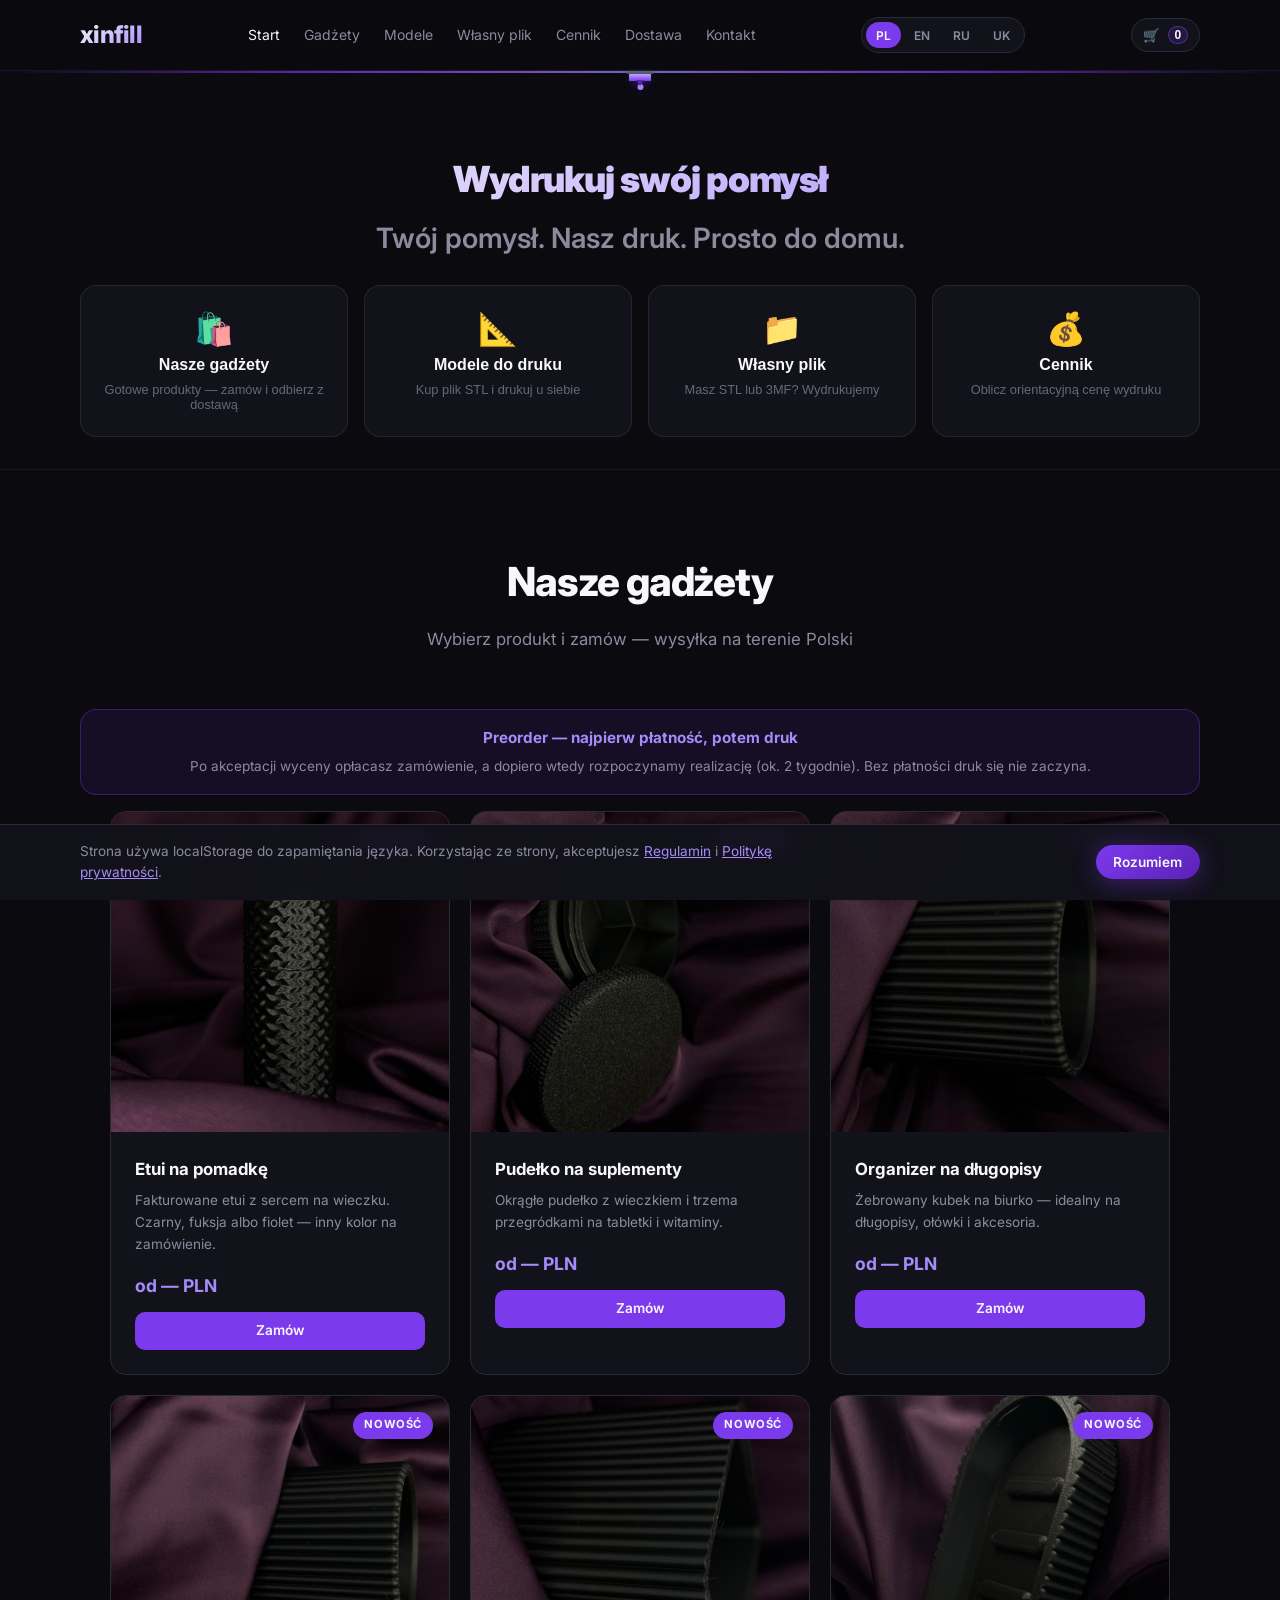
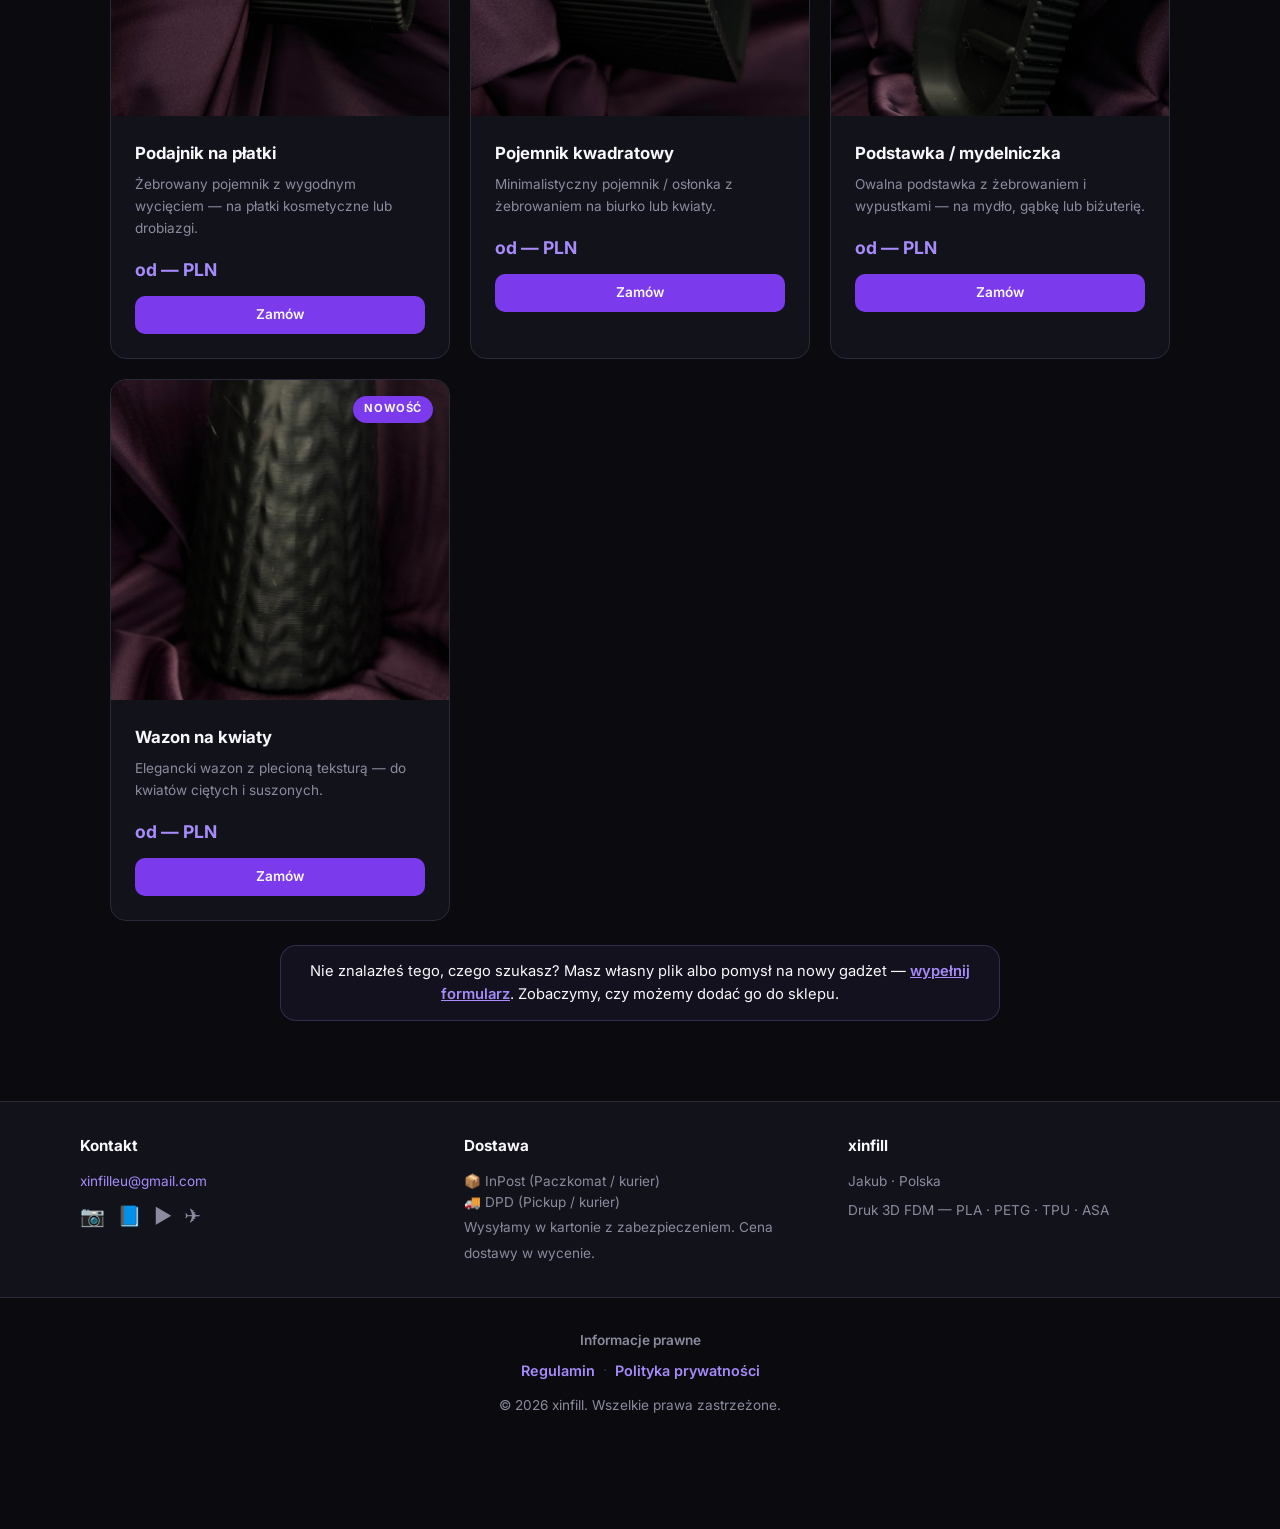
==== commit 1385c98b: "fix: napraw klikanie w nowe gadzety, wyswietlanie galerii zdjec oraz wykadruj i obroc zdjecia" ====
--- a/index.html
+++ b/index.html
@@ -114,9 +114,9 @@
         <p data-i18n="preorder.desc">Po akceptacji wyceny opłacasz zamówienie, a dopiero wtedy rozpoczynamy realizację (ok. 2 tygodnie).</p>
       </div>
       <div class="products-grid" id="products-grid">
-        <div class="product-card" data-images="assets/shop-photos/IMG_3420.jpg|assets/shop-photos/IMG_3431.jpg|assets/shop-photos/IMG_3058-kopia.jpg|assets/shop-photos/IMG_3065-kopia.jpg">
-          <div class="product-img product-photo">
-            <img src="assets/shop-photos/IMG_3420.jpg" alt="Etui na pomadkę">
+        <div class="product-card" data-product-id="lipstick_case" data-images="/assets/shop-photos/IMG_3058-kopia.jpg|/assets/shop-photos/IMG_3420.jpg|/assets/shop-photos/IMG_3431.jpg|/assets/shop-photos/IMG_3065-kopia.jpg|/assets/products/lipstick-case-fuchsia.jpg|/assets/products/lipstick-case-fuchsia-navy.jpg|/assets/products/lipstick-case-purple.jpg|/assets/products/lipstick-case-purple-angle.jpg">
+          <div class="product-img product-photo">
+            <img src="/assets/shop-photos/IMG_3058-kopia.jpg" alt="Etui na pomadkę">
             <span class="product-badge" data-i18n="shop.discount">Nowość</span>
           </div>
           <div class="product-info">
@@ -126,9 +126,9 @@
             <a href="mailto:xinfilleu@gmail.com?subject=Zamówienie:%20Etui%20na%20pomadkę" class="btn-buy-model" data-i18n="shop.buy">Zamów</a>
           </div>
         </div>
-        <div class="product-card" data-images="assets/shop-photos/IMG_3385.jpg|assets/shop-photos/IMG_3387.jpg|assets/shop-photos/IMG_3392.jpg|assets/shop-photos/IMG_3383.jpg|assets/shop-photos/IMG_3362.jpg|assets/shop-photos/IMG_3366.jpg">
-          <div class="product-img product-photo">
-            <img src="assets/shop-photos/IMG_3385.jpg" alt="Pudełko na suplementy">
+        <div class="product-card" data-product-id="supplement_box" data-images="/assets/shop-photos/IMG_3385.jpg|/assets/shop-photos/IMG_3392.jpg|/assets/shop-photos/IMG_3387.jpg|/assets/shop-photos/IMG_3383.jpg|/assets/shop-photos/IMG_3362.jpg|/assets/shop-photos/IMG_3366.jpg|/assets/products/supplement-box.jpg|/assets/products/supplement-box-angle.jpg">
+          <div class="product-img product-photo">
+            <img src="/assets/shop-photos/IMG_3385.jpg" alt="Pudełko na suplementy">
             <span class="product-badge" data-i18n="shop.discount">Nowość</span>
           </div>
           <div class="product-info">
@@ -138,64 +138,64 @@
             <a href="mailto:xinfilleu@gmail.com?subject=Zamówienie:%20Pudełko%20na%20suplementy" class="btn-buy-model" data-i18n="shop.buy">Zamów</a>
           </div>
         </div>
-        <div class="product-card" data-images="assets/shop-photos/IMG_3374.jpg|assets/shop-photos/IMG_3346.jpg|assets/shop-photos/IMG_3299.jpg|assets/shop-photos/IMG_3300.jpg|assets/shop-photos/IMG_3285.jpg">
-          <div class="product-img product-photo">
-            <img src="assets/shop-photos/IMG_3374.jpg" alt="Organizer na długopisy">
+        <div class="product-card" data-product-id="pen_holder" data-images="/assets/shop-photos/IMG_3374.jpg|/assets/shop-photos/IMG_3285.jpg|/assets/shop-photos/IMG_3319.jpg">
+          <div class="product-img product-photo">
+            <img src="/assets/shop-photos/IMG_3374.jpg" alt="Organizer na długopisy">
             <span class="product-badge" data-i18n="shop.discount">Nowość</span>
           </div>
           <div class="product-info">
-            <h3>Organizer na długopisy</h3>
-            <p>Żebrowany kubek na biurko — idealny na długopisy, ołówki i akcesoria.</p>
+            <h3 data-i18n="shop.pen_holder_title">Organizer na długopisy</h3>
+            <p data-i18n="shop.pen_holder_desc">Żebrowany kubek na biurko — idealny na długopisy, ołówki i akcesoria.</p>
             <span class="product-price"><span data-i18n="shop.price_from">od</span> — PLN</span>
             <a href="mailto:xinfilleu@gmail.com?subject=Zamówienie:%20Organizer%20na%20długopisy" class="btn-buy-model" data-i18n="shop.buy">Zamów</a>
           </div>
         </div>
-        <div class="product-card" data-images="assets/shop-photos/IMG_3399.jpg|assets/shop-photos/IMG_3337.jpg|assets/shop-photos/IMG_3338.jpg">
-          <div class="product-img product-photo">
-            <img src="assets/shop-photos/IMG_3399.jpg" alt="Wazon kwadratowy">
+        <div class="product-card" data-product-id="cotton_holder" data-images="/assets/shop-photos/IMG_3376.jpg|/assets/shop-photos/IMG_3299.jpg|/assets/shop-photos/IMG_3300.jpg|/assets/shop-photos/IMG_3346.jpg">
+          <div class="product-img product-photo">
+            <img src="/assets/shop-photos/IMG_3376.jpg" alt="Podajnik na płatki kosmetyczne">
             <span class="product-badge" data-i18n="shop.discount">Nowość</span>
           </div>
           <div class="product-info">
-            <h3>Wazon kwadratowy</h3>
-            <p>Minimalistyczny wazon z żebrowaniem, idealny na kwiaty i suche gałązki.</p>
+            <h3 data-i18n="shop.cotton_holder_title">Podajnik na płatki</h3>
+            <p data-i18n="shop.cotton_holder_desc">Żebrowany pojemnik z wygodnym wycięciem — na płatki kosmetyczne lub drobiazgi.</p>
             <span class="product-price"><span data-i18n="shop.price_from">od</span> — PLN</span>
-            <a href="mailto:xinfilleu@gmail.com?subject=Zamówienie:%20Wazon%20kwadratowy" class="btn-buy-model" data-i18n="shop.buy">Zamów</a>
-          </div>
-        </div>
-        <div class="product-card" data-images="assets/shop-photos/IMG_3402.jpg|assets/shop-photos/IMG_3406.jpg|assets/shop-photos/IMG_3329.jpg|assets/shop-photos/IMG_3330.jpg">
-          <div class="product-img product-photo">
-            <img src="assets/shop-photos/IMG_3402.jpg" alt="Podstawka/mydelniczka">
+            <a href="mailto:xinfilleu@gmail.com?subject=Zamówienie:%20Podajnik%20na%20płatki" class="btn-buy-model" data-i18n="shop.buy">Zamów</a>
+          </div>
+        </div>
+        <div class="product-card" data-product-id="square_vase" data-images="/assets/shop-photos/IMG_3399.jpg|/assets/shop-photos/IMG_3394.jpg|/assets/shop-photos/IMG_3337.jpg|/assets/shop-photos/IMG_3338.jpg">
+          <div class="product-img product-photo">
+            <img src="/assets/shop-photos/IMG_3399.jpg" alt="Pojemnik kwadratowy">
             <span class="product-badge" data-i18n="shop.discount">Nowość</span>
           </div>
           <div class="product-info">
-            <h3>Podstawka / mydelniczka</h3>
-            <p>Owalna podstawka z żebrowaniem — na mydło, biżuterię lub akcesoria.</p>
+            <h3 data-i18n="shop.square_vase_title">Pojemnik kwadratowy</h3>
+            <p data-i18n="shop.square_vase_desc">Minimalistyczny pojemnik / osłonka z żebrowaniem na biurko lub kwiaty.</p>
+            <span class="product-price"><span data-i18n="shop.price_from">od</span> — PLN</span>
+            <a href="mailto:xinfilleu@gmail.com?subject=Zamówienie:%20Pojemnik%20kwadratowy" class="btn-buy-model" data-i18n="shop.buy">Zamów</a>
+          </div>
+        </div>
+        <div class="product-card" data-product-id="soap_dish" data-images="/assets/shop-photos/IMG_3406.jpg|/assets/shop-photos/IMG_3402.jpg|/assets/shop-photos/IMG_3329.jpg|/assets/shop-photos/IMG_3330.jpg">
+          <div class="product-img product-photo">
+            <img src="/assets/shop-photos/IMG_3406.jpg" alt="Podstawka / mydelniczka">
+            <span class="product-badge" data-i18n="shop.discount">Nowość</span>
+          </div>
+          <div class="product-info">
+            <h3 data-i18n="shop.soap_dish_title">Podstawka / mydelniczka</h3>
+            <p data-i18n="shop.soap_dish_desc">Owalna podstawka z żebrowaniem i wypustkami — na mydło, gąbkę lub biżuterię.</p>
             <span class="product-price"><span data-i18n="shop.price_from">od</span> — PLN</span>
             <a href="mailto:xinfilleu@gmail.com?subject=Zamówienie:%20Mydelniczka" class="btn-buy-model" data-i18n="shop.buy">Zamów</a>
           </div>
         </div>
-        <div class="product-card" data-images="assets/shop-photos/IMG_3293.jpg">
-          <div class="product-img product-photo">
-            <img src="assets/shop-photos/IMG_3293.jpg" alt="Wazon na kwiaty">
+        <div class="product-card" data-product-id="flower_vase" data-images="/assets/shop-photos/IMG_3414.jpg|/assets/shop-photos/IMG_3415.jpg|/assets/shop-photos/IMG_3293.jpg|/assets/shop-photos/IMG_3313.jpg">
+          <div class="product-img product-photo">
+            <img src="/assets/shop-photos/IMG_3414.jpg" alt="Wazon na kwiaty">
             <span class="product-badge" data-i18n="shop.discount">Nowość</span>
           </div>
           <div class="product-info">
-            <h3>Wazon na kwiaty</h3>
-            <p>Elegancki wazon z falowaną teksturą — do kwiatów ciętych i suszonych.</p>
+            <h3 data-i18n="shop.flower_vase_title">Wazon na kwiaty</h3>
+            <p data-i18n="shop.flower_vase_desc">Elegancki wazon z plecioną teksturą — do kwiatów ciętych i suszonych.</p>
             <span class="product-price"><span data-i18n="shop.price_from">od</span> — PLN</span>
             <a href="mailto:xinfilleu@gmail.com?subject=Zamówienie:%20Wazon%20na%20kwiaty" class="btn-buy-model" data-i18n="shop.buy">Zamów</a>
-          </div>
-        </div>
-        <div class="product-card" data-images="assets/shop-photos/IMG_3313.jpg|assets/shop-photos/IMG_3319.jpg">
-          <div class="product-img product-photo">
-            <img src="assets/shop-photos/IMG_3313.jpg" alt="Wazon z teksturą rombową">
-            <span class="product-badge" data-i18n="shop.discount">Nowość</span>
-          </div>
-          <div class="product-info">
-            <h3>Wazon rombowy</h3>
-            <p>Dekoracyjny wazon z unikalną fakturą rombową — wyróżni każde wnętrze.</p>
-            <span class="product-price"><span data-i18n="shop.price_from">od</span> — PLN</span>
-            <a href="mailto:xinfilleu@gmail.com?subject=Zamówienie:%20Wazon%20rombowy" class="btn-buy-model" data-i18n="shop.buy">Zamów</a>
           </div>
         </div>
       </div>
@@ -211,9 +211,9 @@
         <p class="section-subtitle" data-i18n="models.subtitle">Kup plik STL lub 3MF i wydrukuj na swojej drukarce 3D</p>
       </div>
       <div class="products-grid" id="models-grid">
-        <div class="product-card model-card" data-images="assets/shop-photos/IMG_3420.jpg|assets/shop-photos/IMG_3431.jpg|assets/shop-photos/IMG_3058-kopia.jpg|assets/shop-photos/IMG_3065-kopia.jpg">
-          <div class="product-img product-photo">
-            <img src="assets/shop-photos/IMG_3420.jpg" alt="Etui na pomadkę — model">
+        <div class="product-card model-card" data-product-id="lipstick_case" data-images="/assets/shop-photos/IMG_3058-kopia.jpg|/assets/shop-photos/IMG_3420.jpg|/assets/shop-photos/IMG_3431.jpg|/assets/shop-photos/IMG_3065-kopia.jpg|/assets/products/lipstick-case-fuchsia.jpg|/assets/products/lipstick-case-purple.jpg">
+          <div class="product-img product-photo">
+            <img src="/assets/shop-photos/IMG_3058-kopia.jpg" alt="Etui na pomadkę — model">
           </div>
           <div class="product-info">
             <h3 data-i18n="models.lipstick_case_title">Etui na pomadkę — model</h3>
@@ -223,9 +223,9 @@
             <a href="mailto:xinfilleu@gmail.com?subject=Kup%20model:%20Etui%20na%20pomadkę" class="btn-buy-model" data-i18n="models.buy">Kup model</a>
           </div>
         </div>
-        <div class="product-card model-card" data-images="assets/shop-photos/IMG_3385.jpg|assets/shop-photos/IMG_3387.jpg|assets/shop-photos/IMG_3392.jpg|assets/shop-photos/IMG_3383.jpg">
-          <div class="product-img product-photo">
-            <img src="assets/shop-photos/IMG_3385.jpg" alt="Pudełko na suplementy — model">
+        <div class="product-card model-card" data-product-id="supplement_box" data-images="/assets/shop-photos/IMG_3385.jpg|/assets/shop-photos/IMG_3392.jpg|/assets/shop-photos/IMG_3387.jpg|/assets/shop-photos/IMG_3383.jpg|/assets/shop-photos/IMG_3362.jpg|/assets/shop-photos/IMG_3366.jpg">
+          <div class="product-img product-photo">
+            <img src="/assets/shop-photos/IMG_3385.jpg" alt="Pudełko na suplementy — model">
           </div>
           <div class="product-info">
             <h3 data-i18n="models.supplement_box_title">Pudełko na suplementy — model</h3>
@@ -235,64 +235,64 @@
             <a href="mailto:xinfilleu@gmail.com?subject=Kup%20model:%20Pudełko%20na%20suplementy" class="btn-buy-model" data-i18n="models.buy">Kup model</a>
           </div>
         </div>
-        <div class="product-card model-card" data-images="assets/shop-photos/IMG_3374.jpg|assets/shop-photos/IMG_3346.jpg|assets/shop-photos/IMG_3299.jpg|assets/shop-photos/IMG_3300.jpg">
-          <div class="product-img product-photo">
-            <img src="assets/shop-photos/IMG_3374.jpg" alt="Organizer na długopisy — model">
-          </div>
-          <div class="product-info">
-            <h3>Organizer na długopisy — model</h3>
+        <div class="product-card model-card" data-product-id="pen_holder" data-images="/assets/shop-photos/IMG_3374.jpg|/assets/shop-photos/IMG_3285.jpg|/assets/shop-photos/IMG_3319.jpg">
+          <div class="product-img product-photo">
+            <img src="/assets/shop-photos/IMG_3374.jpg" alt="Organizer na długopisy — model">
+          </div>
+          <div class="product-info">
+            <h3 data-i18n="models.pen_holder_title">Organizer na długopisy — model</h3>
             <p data-i18n="models.file_desc">Plik STL/3MF do pobrania po opłaceniu.</p>
             <span class="model-format">STL · 3MF</span>
             <span class="product-price"><span data-i18n="models.price_from">od</span> — PLN</span>
             <a href="mailto:xinfilleu@gmail.com?subject=Kup%20model:%20Organizer%20na%20długopisy" class="btn-buy-model" data-i18n="models.buy">Kup model</a>
           </div>
         </div>
-        <div class="product-card model-card" data-images="assets/shop-photos/IMG_3399.jpg|assets/shop-photos/IMG_3337.jpg|assets/shop-photos/IMG_3338.jpg">
-          <div class="product-img product-photo">
-            <img src="assets/shop-photos/IMG_3399.jpg" alt="Wazon kwadratowy — model">
-          </div>
-          <div class="product-info">
-            <h3>Wazon kwadratowy — model</h3>
+        <div class="product-card model-card" data-product-id="cotton_holder" data-images="/assets/shop-photos/IMG_3376.jpg|/assets/shop-photos/IMG_3299.jpg|/assets/shop-photos/IMG_3300.jpg|/assets/shop-photos/IMG_3346.jpg">
+          <div class="product-img product-photo">
+            <img src="/assets/shop-photos/IMG_3376.jpg" alt="Podajnik na płatki — model">
+          </div>
+          <div class="product-info">
+            <h3 data-i18n="models.cotton_holder_title">Podajnik na płatki — model</h3>
             <p data-i18n="models.file_desc">Plik STL/3MF do pobrania po opłaceniu.</p>
             <span class="model-format">STL · 3MF</span>
             <span class="product-price"><span data-i18n="models.price_from">od</span> — PLN</span>
-            <a href="mailto:xinfilleu@gmail.com?subject=Kup%20model:%20Wazon%20kwadratowy" class="btn-buy-model" data-i18n="models.buy">Kup model</a>
-          </div>
-        </div>
-        <div class="product-card model-card" data-images="assets/shop-photos/IMG_3402.jpg|assets/shop-photos/IMG_3406.jpg|assets/shop-photos/IMG_3329.jpg">
-          <div class="product-img product-photo">
-            <img src="assets/shop-photos/IMG_3402.jpg" alt="Podstawka/mydelniczka — model">
-          </div>
-          <div class="product-info">
-            <h3>Podstawka / mydelniczka — model</h3>
+            <a href="mailto:xinfilleu@gmail.com?subject=Kup%20model:%20Podajnik%20na%20płatki" class="btn-buy-model" data-i18n="models.buy">Kup model</a>
+          </div>
+        </div>
+        <div class="product-card model-card" data-product-id="square_vase" data-images="/assets/shop-photos/IMG_3399.jpg|/assets/shop-photos/IMG_3394.jpg|/assets/shop-photos/IMG_3337.jpg|/assets/shop-photos/IMG_3338.jpg">
+          <div class="product-img product-photo">
+            <img src="/assets/shop-photos/IMG_3399.jpg" alt="Pojemnik kwadratowy — model">
+          </div>
+          <div class="product-info">
+            <h3 data-i18n="models.square_vase_title">Pojemnik kwadratowy — model</h3>
+            <p data-i18n="models.file_desc">Plik STL/3MF do pobrania po opłaceniu.</p>
+            <span class="model-format">STL · 3MF</span>
+            <span class="product-price"><span data-i18n="models.price_from">od</span> — PLN</span>
+            <a href="mailto:xinfilleu@gmail.com?subject=Kup%20model:%20Pojemnik%20kwadratowy" class="btn-buy-model" data-i18n="models.buy">Kup model</a>
+          </div>
+        </div>
+        <div class="product-card model-card" data-product-id="soap_dish" data-images="/assets/shop-photos/IMG_3406.jpg|/assets/shop-photos/IMG_3402.jpg|/assets/shop-photos/IMG_3329.jpg|/assets/shop-photos/IMG_3330.jpg">
+          <div class="product-img product-photo">
+            <img src="/assets/shop-photos/IMG_3406.jpg" alt="Podstawka / mydelniczka — model">
+          </div>
+          <div class="product-info">
+            <h3 data-i18n="models.soap_dish_title">Podstawka / mydelniczka — model</h3>
             <p data-i18n="models.file_desc">Plik STL/3MF do pobrania po opłaceniu.</p>
             <span class="model-format">STL · 3MF</span>
             <span class="product-price"><span data-i18n="models.price_from">od</span> — PLN</span>
             <a href="mailto:xinfilleu@gmail.com?subject=Kup%20model:%20Mydelniczka" class="btn-buy-model" data-i18n="models.buy">Kup model</a>
           </div>
         </div>
-        <div class="product-card model-card" data-images="assets/shop-photos/IMG_3293.jpg">
-          <div class="product-img product-photo">
-            <img src="assets/shop-photos/IMG_3293.jpg" alt="Wazon na kwiaty — model">
-          </div>
-          <div class="product-info">
-            <h3>Wazon na kwiaty — model</h3>
+        <div class="product-card model-card" data-product-id="flower_vase" data-images="/assets/shop-photos/IMG_3414.jpg|/assets/shop-photos/IMG_3415.jpg|/assets/shop-photos/IMG_3293.jpg|/assets/shop-photos/IMG_3313.jpg">
+          <div class="product-img product-photo">
+            <img src="/assets/shop-photos/IMG_3414.jpg" alt="Wazon na kwiaty — model">
+          </div>
+          <div class="product-info">
+            <h3 data-i18n="models.flower_vase_title">Wazon na kwiaty — model</h3>
             <p data-i18n="models.file_desc">Plik STL/3MF do pobrania po opłaceniu.</p>
             <span class="model-format">STL · 3MF</span>
             <span class="product-price"><span data-i18n="models.price_from">od</span> — PLN</span>
             <a href="mailto:xinfilleu@gmail.com?subject=Kup%20model:%20Wazon%20na%20kwiaty" class="btn-buy-model" data-i18n="models.buy">Kup model</a>
-          </div>
-        </div>
-        <div class="product-card model-card" data-images="assets/shop-photos/IMG_3313.jpg|assets/shop-photos/IMG_3319.jpg">
-          <div class="product-img product-photo">
-            <img src="assets/shop-photos/IMG_3313.jpg" alt="Wazon rombowy — model">
-          </div>
-          <div class="product-info">
-            <h3>Wazon rombowy — model</h3>
-            <p data-i18n="models.file_desc">Plik STL/3MF do pobrania po opłaceniu.</p>
-            <span class="model-format">STL · 3MF</span>
-            <span class="product-price"><span data-i18n="models.price_from">od</span> — PLN</span>
-            <a href="mailto:xinfilleu@gmail.com?subject=Kup%20model:%20Wazon%20rombowy" class="btn-buy-model" data-i18n="models.buy">Kup model</a>
           </div>
         </div>
       </div>
--- a/css/styles.css
+++ b/css/styles.css
@@ -2054,17 +2054,22 @@
 }
 
 .product-page-visual .product-photo {
+  display: block;
+  width: 100%;
   aspect-ratio: 3 / 4;
   height: auto;
-  min-height: 0;
+  min-height: 340px;
   max-height: 72vh;
   overflow: hidden;
   background: #120c16;
 }
 
 .product-page-visual .product-photo img {
-  object-fit: contain;
+  width: 100%;
+  height: 100%;
+  object-fit: cover;
   object-position: center;
+  display: block;
 }
 
 .product-page-content h1 {
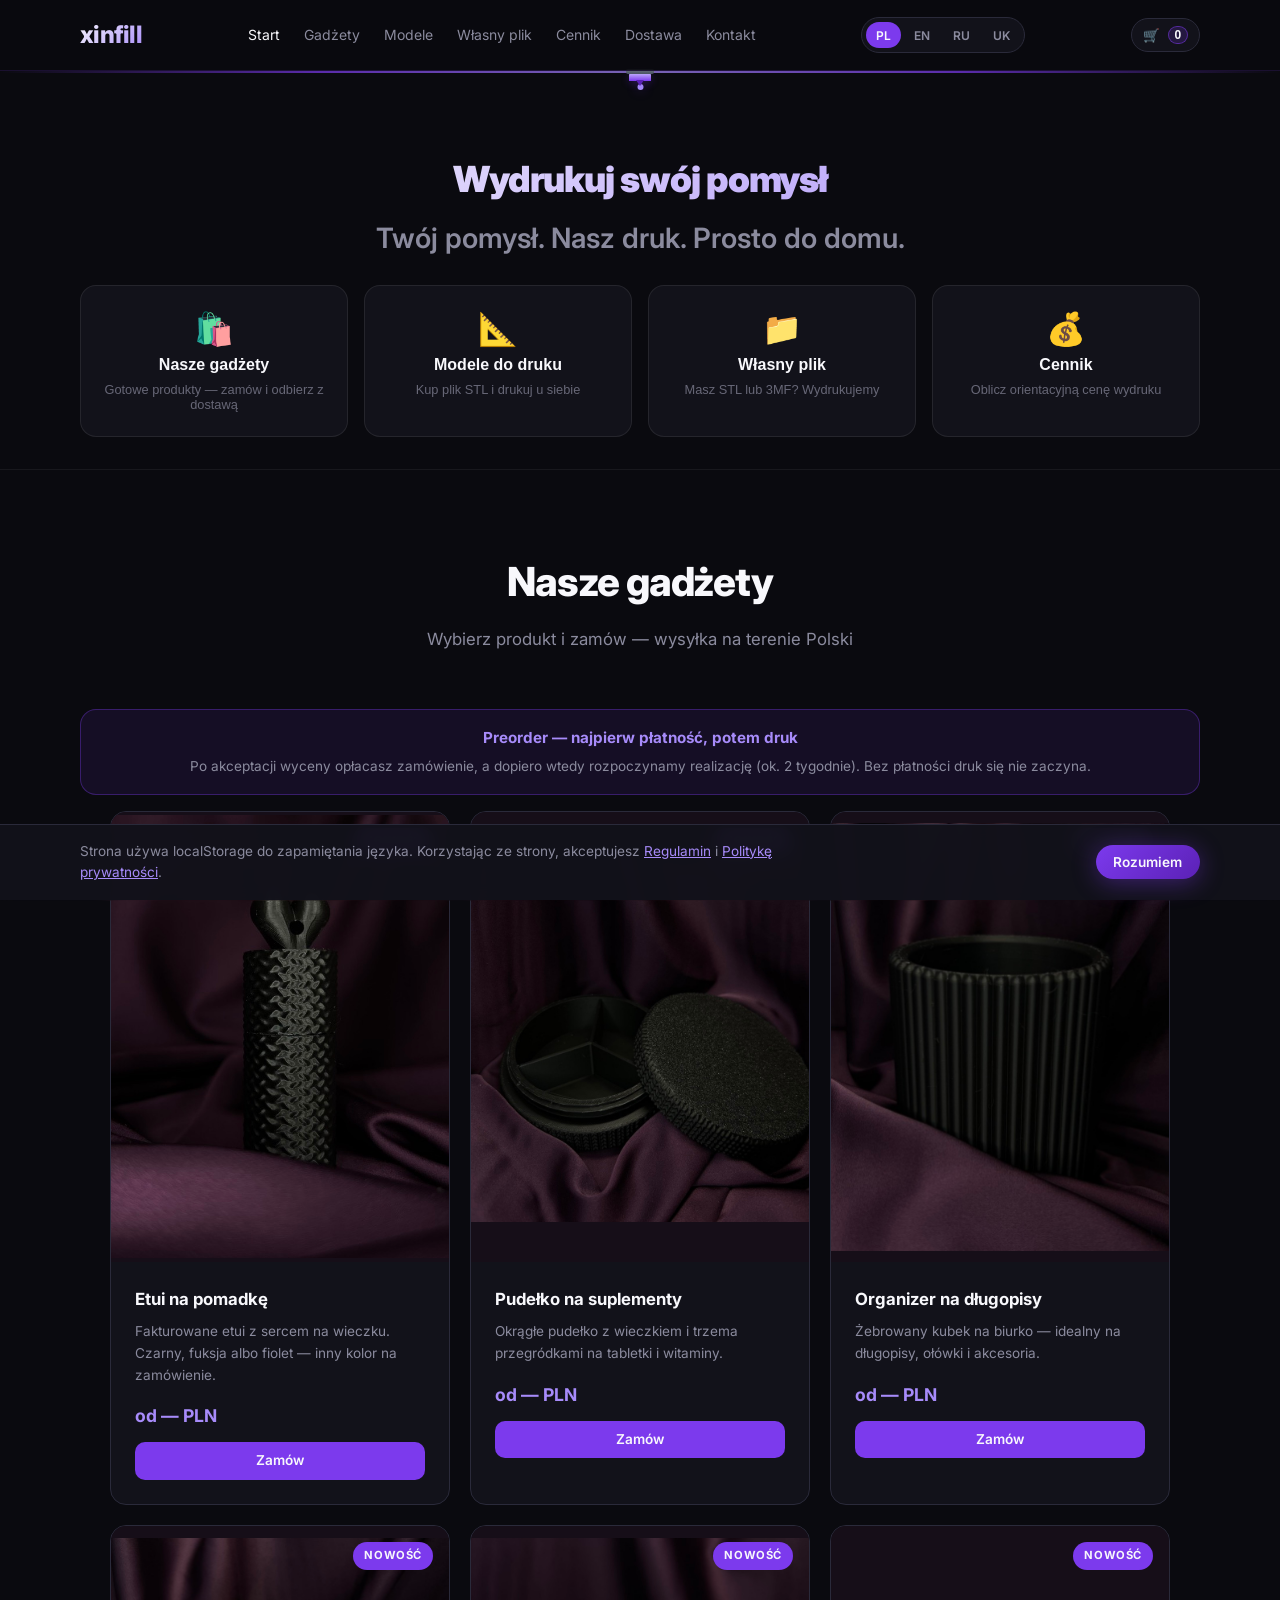
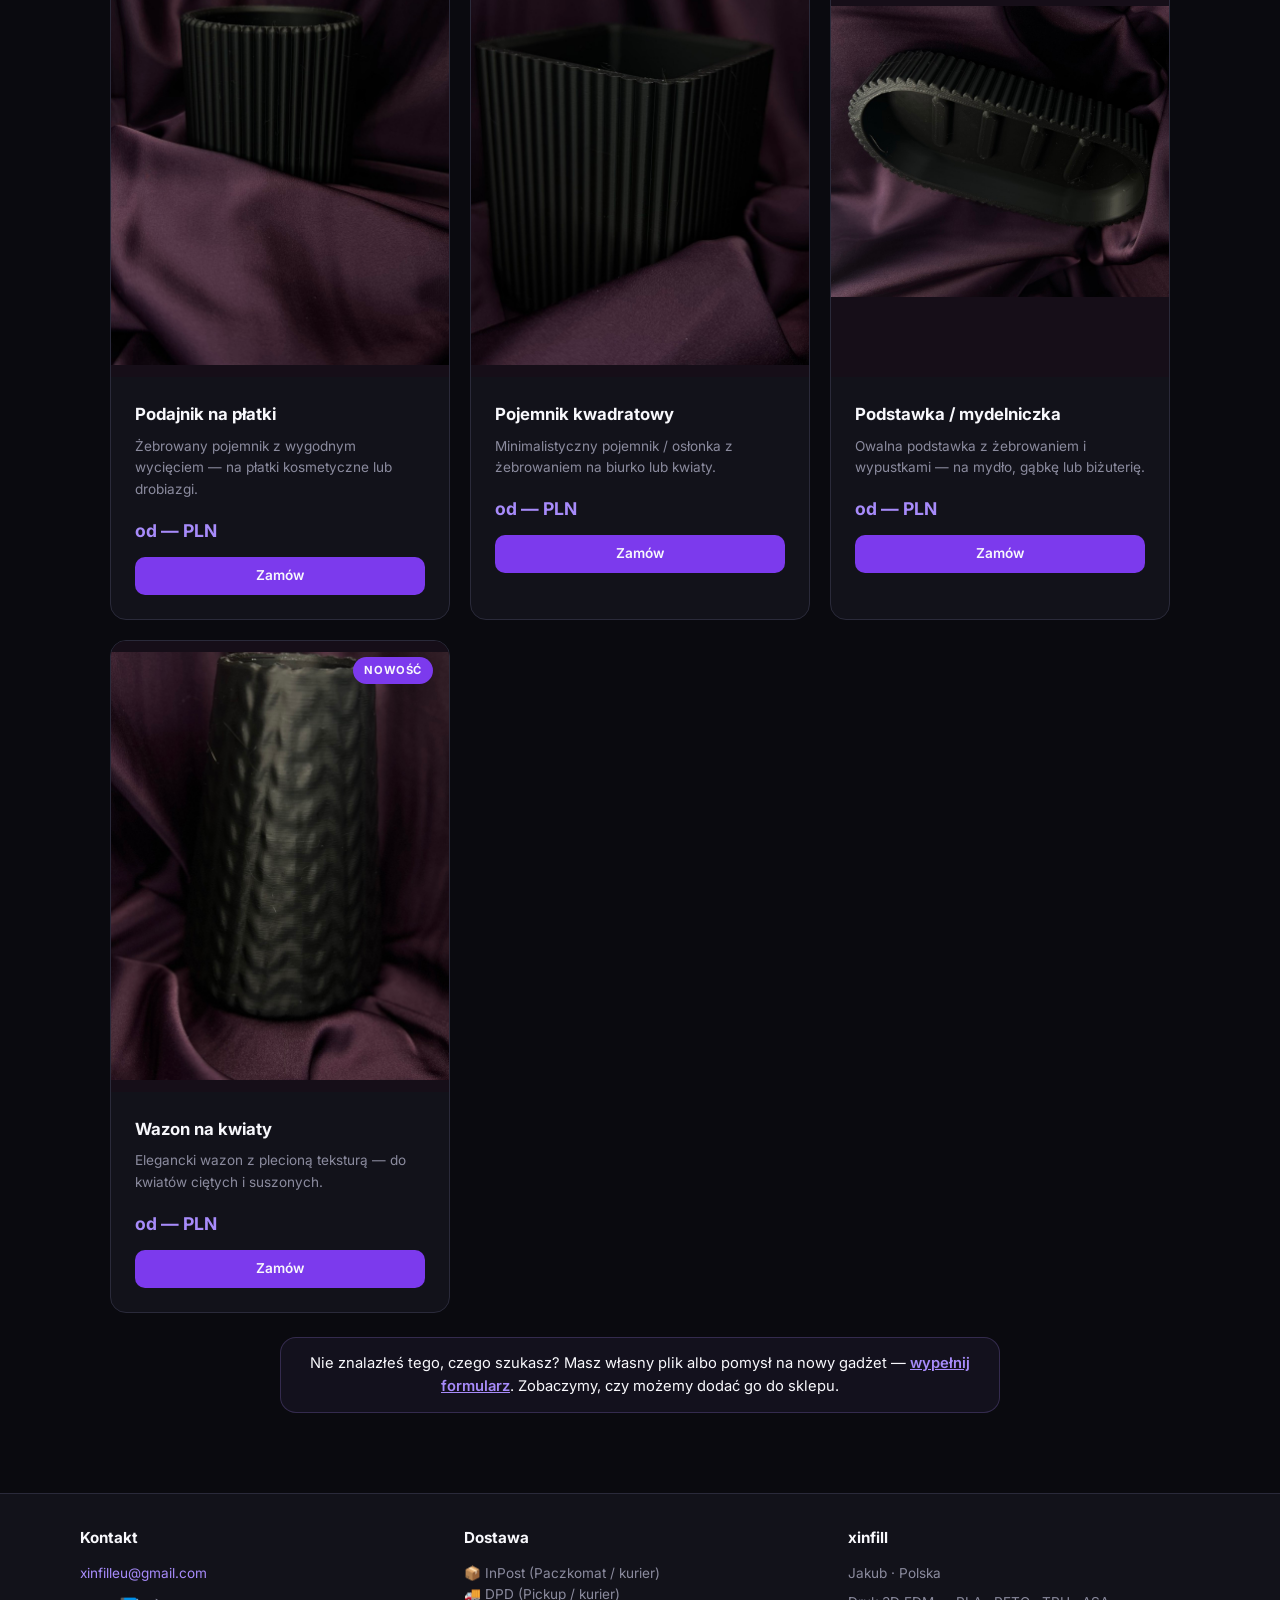
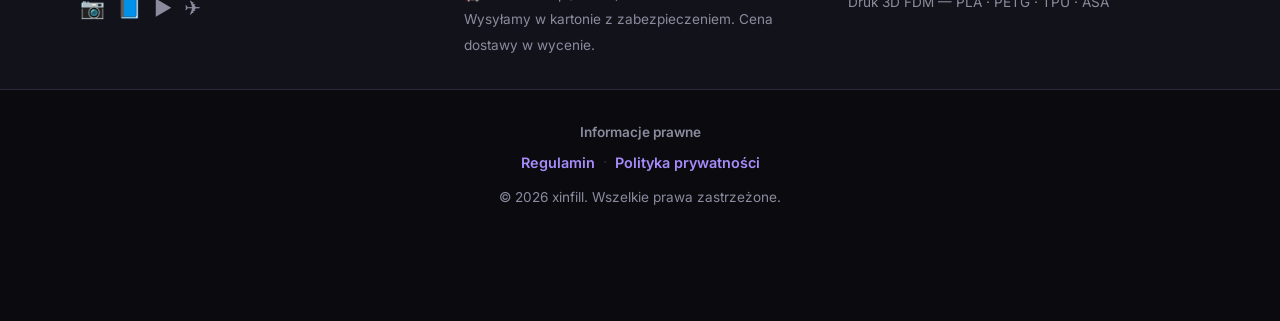
==== commit 6d90dc89: "Pokaż po jednym zdjęciu na każde tło i dołączaj plik STL z formularza do maila. Co-authored-by: Curs" ====
--- a/index.html
+++ b/index.html
@@ -13,7 +13,7 @@
   <link rel="preconnect" href="https://fonts.googleapis.com">
   <link rel="preconnect" href="https://fonts.gstatic.com" crossorigin>
   <link href="https://fonts.googleapis.com/css2?family=Inter:wght@400;600;700;800;900&display=swap" rel="stylesheet">
-  <link rel="stylesheet" href="/css/styles.css?v=20260912b">
+  <link rel="stylesheet" href="/css/styles.css?v=20261031b">
 </head>
 <body>
 
@@ -114,9 +114,9 @@
         <p data-i18n="preorder.desc">Po akceptacji wyceny opłacasz zamówienie, a dopiero wtedy rozpoczynamy realizację (ok. 2 tygodnie).</p>
       </div>
       <div class="products-grid" id="products-grid">
-        <div class="product-card" data-product-id="lipstick_case" data-images="/assets/shop-photos/IMG_3058-kopia.jpg|/assets/shop-photos/IMG_3420.jpg|/assets/shop-photos/IMG_3431.jpg|/assets/shop-photos/IMG_3065-kopia.jpg|/assets/products/lipstick-case-fuchsia.jpg|/assets/products/lipstick-case-fuchsia-navy.jpg|/assets/products/lipstick-case-purple.jpg|/assets/products/lipstick-case-purple-angle.jpg">
-          <div class="product-img product-photo">
-            <img src="/assets/shop-photos/IMG_3058-kopia.jpg" alt="Etui na pomadkę">
+        <div class="product-card" data-product-id="lipstick_case" data-images="/assets/shop-photos/IMG_3058-kopia.jpg?v=20261031c|/assets/products/lipstick-case-fuchsia.jpg?v=20261031c|/assets/shop-photos/IMG_3065-kopia.jpg?v=20261031c">
+          <div class="product-img product-photo">
+            <img src="/assets/shop-photos/IMG_3058-kopia.jpg?v=20261031c" alt="Etui na pomadkę">
             <span class="product-badge" data-i18n="shop.discount">Nowość</span>
           </div>
           <div class="product-info">
@@ -126,9 +126,9 @@
             <a href="mailto:xinfilleu@gmail.com?subject=Zamówienie:%20Etui%20na%20pomadkę" class="btn-buy-model" data-i18n="shop.buy">Zamów</a>
           </div>
         </div>
-        <div class="product-card" data-product-id="supplement_box" data-images="/assets/shop-photos/IMG_3385.jpg|/assets/shop-photos/IMG_3392.jpg|/assets/shop-photos/IMG_3387.jpg|/assets/shop-photos/IMG_3383.jpg|/assets/shop-photos/IMG_3362.jpg|/assets/shop-photos/IMG_3366.jpg|/assets/products/supplement-box.jpg|/assets/products/supplement-box-angle.jpg">
-          <div class="product-img product-photo">
-            <img src="/assets/shop-photos/IMG_3385.jpg" alt="Pudełko na suplementy">
+        <div class="product-card" data-product-id="supplement_box" data-images="/assets/shop-photos/IMG_3385.jpg?v=20261031c|/assets/shop-photos/IMG_3362.jpg?v=20261031c">
+          <div class="product-img product-photo">
+            <img src="/assets/shop-photos/IMG_3385.jpg?v=20261031c" alt="Pudełko na suplementy">
             <span class="product-badge" data-i18n="shop.discount">Nowość</span>
           </div>
           <div class="product-info">
@@ -138,9 +138,9 @@
             <a href="mailto:xinfilleu@gmail.com?subject=Zamówienie:%20Pudełko%20na%20suplementy" class="btn-buy-model" data-i18n="shop.buy">Zamów</a>
           </div>
         </div>
-        <div class="product-card" data-product-id="pen_holder" data-images="/assets/shop-photos/IMG_3374.jpg|/assets/shop-photos/IMG_3285.jpg|/assets/shop-photos/IMG_3319.jpg">
-          <div class="product-img product-photo">
-            <img src="/assets/shop-photos/IMG_3374.jpg" alt="Organizer na długopisy">
+        <div class="product-card" data-product-id="pen_holder" data-images="/assets/shop-photos/IMG_3374.jpg?v=20261031c|/assets/shop-photos/IMG_3319.jpg?v=20261031c|/assets/shop-photos/IMG_3285.jpg?v=20261031c">
+          <div class="product-img product-photo">
+            <img src="/assets/shop-photos/IMG_3374.jpg?v=20261031c" alt="Organizer na długopisy">
             <span class="product-badge" data-i18n="shop.discount">Nowość</span>
           </div>
           <div class="product-info">
@@ -150,9 +150,9 @@
             <a href="mailto:xinfilleu@gmail.com?subject=Zamówienie:%20Organizer%20na%20długopisy" class="btn-buy-model" data-i18n="shop.buy">Zamów</a>
           </div>
         </div>
-        <div class="product-card" data-product-id="cotton_holder" data-images="/assets/shop-photos/IMG_3376.jpg|/assets/shop-photos/IMG_3299.jpg|/assets/shop-photos/IMG_3300.jpg|/assets/shop-photos/IMG_3346.jpg">
-          <div class="product-img product-photo">
-            <img src="/assets/shop-photos/IMG_3376.jpg" alt="Podajnik na płatki kosmetyczne">
+        <div class="product-card" data-product-id="cotton_holder" data-images="/assets/shop-photos/IMG_3376.jpg?v=20261031c|/assets/shop-photos/IMG_3346.jpg?v=20261031c|/assets/shop-photos/IMG_3300.jpg?v=20261031c">
+          <div class="product-img product-photo">
+            <img src="/assets/shop-photos/IMG_3376.jpg?v=20261031c" alt="Podajnik na płatki kosmetyczne">
             <span class="product-badge" data-i18n="shop.discount">Nowość</span>
           </div>
           <div class="product-info">
@@ -162,9 +162,9 @@
             <a href="mailto:xinfilleu@gmail.com?subject=Zamówienie:%20Podajnik%20na%20płatki" class="btn-buy-model" data-i18n="shop.buy">Zamów</a>
           </div>
         </div>
-        <div class="product-card" data-product-id="square_vase" data-images="/assets/shop-photos/IMG_3399.jpg|/assets/shop-photos/IMG_3394.jpg|/assets/shop-photos/IMG_3337.jpg|/assets/shop-photos/IMG_3338.jpg">
-          <div class="product-img product-photo">
-            <img src="/assets/shop-photos/IMG_3399.jpg" alt="Pojemnik kwadratowy">
+        <div class="product-card" data-product-id="square_vase" data-images="/assets/shop-photos/IMG_3399.jpg?v=20261031c|/assets/shop-photos/IMG_3337.jpg?v=20261031c">
+          <div class="product-img product-photo">
+            <img src="/assets/shop-photos/IMG_3399.jpg?v=20261031c" alt="Pojemnik kwadratowy">
             <span class="product-badge" data-i18n="shop.discount">Nowość</span>
           </div>
           <div class="product-info">
@@ -174,9 +174,9 @@
             <a href="mailto:xinfilleu@gmail.com?subject=Zamówienie:%20Pojemnik%20kwadratowy" class="btn-buy-model" data-i18n="shop.buy">Zamów</a>
           </div>
         </div>
-        <div class="product-card" data-product-id="soap_dish" data-images="/assets/shop-photos/IMG_3406.jpg|/assets/shop-photos/IMG_3402.jpg|/assets/shop-photos/IMG_3329.jpg|/assets/shop-photos/IMG_3330.jpg">
-          <div class="product-img product-photo">
-            <img src="/assets/shop-photos/IMG_3406.jpg" alt="Podstawka / mydelniczka">
+        <div class="product-card" data-product-id="soap_dish" data-images="/assets/shop-photos/IMG_3406.jpg?v=20261031c|/assets/shop-photos/IMG_3329.jpg?v=20261031c">
+          <div class="product-img product-photo">
+            <img src="/assets/shop-photos/IMG_3406.jpg?v=20261031c" alt="Podstawka / mydelniczka">
             <span class="product-badge" data-i18n="shop.discount">Nowość</span>
           </div>
           <div class="product-info">
@@ -186,9 +186,9 @@
             <a href="mailto:xinfilleu@gmail.com?subject=Zamówienie:%20Mydelniczka" class="btn-buy-model" data-i18n="shop.buy">Zamów</a>
           </div>
         </div>
-        <div class="product-card" data-product-id="flower_vase" data-images="/assets/shop-photos/IMG_3414.jpg|/assets/shop-photos/IMG_3415.jpg|/assets/shop-photos/IMG_3293.jpg|/assets/shop-photos/IMG_3313.jpg">
-          <div class="product-img product-photo">
-            <img src="/assets/shop-photos/IMG_3414.jpg" alt="Wazon na kwiaty">
+        <div class="product-card" data-product-id="flower_vase" data-images="/assets/shop-photos/IMG_3414.jpg?v=20261031c|/assets/shop-photos/IMG_3313.jpg?v=20261031c|/assets/shop-photos/IMG_3293.jpg?v=20261031c">
+          <div class="product-img product-photo">
+            <img src="/assets/shop-photos/IMG_3414.jpg?v=20261031c" alt="Wazon na kwiaty">
             <span class="product-badge" data-i18n="shop.discount">Nowość</span>
           </div>
           <div class="product-info">
@@ -211,9 +211,9 @@
         <p class="section-subtitle" data-i18n="models.subtitle">Kup plik STL lub 3MF i wydrukuj na swojej drukarce 3D</p>
       </div>
       <div class="products-grid" id="models-grid">
-        <div class="product-card model-card" data-product-id="lipstick_case" data-images="/assets/shop-photos/IMG_3058-kopia.jpg|/assets/shop-photos/IMG_3420.jpg|/assets/shop-photos/IMG_3431.jpg|/assets/shop-photos/IMG_3065-kopia.jpg|/assets/products/lipstick-case-fuchsia.jpg|/assets/products/lipstick-case-purple.jpg">
-          <div class="product-img product-photo">
-            <img src="/assets/shop-photos/IMG_3058-kopia.jpg" alt="Etui na pomadkę — model">
+        <div class="product-card model-card" data-product-id="lipstick_case" data-images="/assets/shop-photos/IMG_3058-kopia.jpg?v=20261031c|/assets/products/lipstick-case-fuchsia.jpg?v=20261031c|/assets/shop-photos/IMG_3065-kopia.jpg?v=20261031c">
+          <div class="product-img product-photo">
+            <img src="/assets/shop-photos/IMG_3058-kopia.jpg?v=20261031c" alt="Etui na pomadkę — model">
           </div>
           <div class="product-info">
             <h3 data-i18n="models.lipstick_case_title">Etui na pomadkę — model</h3>
@@ -223,9 +223,9 @@
             <a href="mailto:xinfilleu@gmail.com?subject=Kup%20model:%20Etui%20na%20pomadkę" class="btn-buy-model" data-i18n="models.buy">Kup model</a>
           </div>
         </div>
-        <div class="product-card model-card" data-product-id="supplement_box" data-images="/assets/shop-photos/IMG_3385.jpg|/assets/shop-photos/IMG_3392.jpg|/assets/shop-photos/IMG_3387.jpg|/assets/shop-photos/IMG_3383.jpg|/assets/shop-photos/IMG_3362.jpg|/assets/shop-photos/IMG_3366.jpg">
-          <div class="product-img product-photo">
-            <img src="/assets/shop-photos/IMG_3385.jpg" alt="Pudełko na suplementy — model">
+        <div class="product-card model-card" data-product-id="supplement_box" data-images="/assets/shop-photos/IMG_3385.jpg?v=20261031c|/assets/shop-photos/IMG_3362.jpg?v=20261031c">
+          <div class="product-img product-photo">
+            <img src="/assets/shop-photos/IMG_3385.jpg?v=20261031c" alt="Pudełko na suplementy — model">
           </div>
           <div class="product-info">
             <h3 data-i18n="models.supplement_box_title">Pudełko na suplementy — model</h3>
@@ -235,9 +235,9 @@
             <a href="mailto:xinfilleu@gmail.com?subject=Kup%20model:%20Pudełko%20na%20suplementy" class="btn-buy-model" data-i18n="models.buy">Kup model</a>
           </div>
         </div>
-        <div class="product-card model-card" data-product-id="pen_holder" data-images="/assets/shop-photos/IMG_3374.jpg|/assets/shop-photos/IMG_3285.jpg|/assets/shop-photos/IMG_3319.jpg">
-          <div class="product-img product-photo">
-            <img src="/assets/shop-photos/IMG_3374.jpg" alt="Organizer na długopisy — model">
+        <div class="product-card model-card" data-product-id="pen_holder" data-images="/assets/shop-photos/IMG_3374.jpg?v=20261031c|/assets/shop-photos/IMG_3319.jpg?v=20261031c|/assets/shop-photos/IMG_3285.jpg?v=20261031c">
+          <div class="product-img product-photo">
+            <img src="/assets/shop-photos/IMG_3374.jpg?v=20261031c" alt="Organizer na długopisy — model">
           </div>
           <div class="product-info">
             <h3 data-i18n="models.pen_holder_title">Organizer na długopisy — model</h3>
@@ -247,9 +247,9 @@
             <a href="mailto:xinfilleu@gmail.com?subject=Kup%20model:%20Organizer%20na%20długopisy" class="btn-buy-model" data-i18n="models.buy">Kup model</a>
           </div>
         </div>
-        <div class="product-card model-card" data-product-id="cotton_holder" data-images="/assets/shop-photos/IMG_3376.jpg|/assets/shop-photos/IMG_3299.jpg|/assets/shop-photos/IMG_3300.jpg|/assets/shop-photos/IMG_3346.jpg">
-          <div class="product-img product-photo">
-            <img src="/assets/shop-photos/IMG_3376.jpg" alt="Podajnik na płatki — model">
+        <div class="product-card model-card" data-product-id="cotton_holder" data-images="/assets/shop-photos/IMG_3376.jpg?v=20261031c|/assets/shop-photos/IMG_3346.jpg?v=20261031c|/assets/shop-photos/IMG_3300.jpg?v=20261031c">
+          <div class="product-img product-photo">
+            <img src="/assets/shop-photos/IMG_3376.jpg?v=20261031c" alt="Podajnik na płatki — model">
           </div>
           <div class="product-info">
             <h3 data-i18n="models.cotton_holder_title">Podajnik na płatki — model</h3>
@@ -259,9 +259,9 @@
             <a href="mailto:xinfilleu@gmail.com?subject=Kup%20model:%20Podajnik%20na%20płatki" class="btn-buy-model" data-i18n="models.buy">Kup model</a>
           </div>
         </div>
-        <div class="product-card model-card" data-product-id="square_vase" data-images="/assets/shop-photos/IMG_3399.jpg|/assets/shop-photos/IMG_3394.jpg|/assets/shop-photos/IMG_3337.jpg|/assets/shop-photos/IMG_3338.jpg">
-          <div class="product-img product-photo">
-            <img src="/assets/shop-photos/IMG_3399.jpg" alt="Pojemnik kwadratowy — model">
+        <div class="product-card model-card" data-product-id="square_vase" data-images="/assets/shop-photos/IMG_3399.jpg?v=20261031c|/assets/shop-photos/IMG_3337.jpg?v=20261031c">
+          <div class="product-img product-photo">
+            <img src="/assets/shop-photos/IMG_3399.jpg?v=20261031c" alt="Pojemnik kwadratowy — model">
           </div>
           <div class="product-info">
             <h3 data-i18n="models.square_vase_title">Pojemnik kwadratowy — model</h3>
@@ -271,9 +271,9 @@
             <a href="mailto:xinfilleu@gmail.com?subject=Kup%20model:%20Pojemnik%20kwadratowy" class="btn-buy-model" data-i18n="models.buy">Kup model</a>
           </div>
         </div>
-        <div class="product-card model-card" data-product-id="soap_dish" data-images="/assets/shop-photos/IMG_3406.jpg|/assets/shop-photos/IMG_3402.jpg|/assets/shop-photos/IMG_3329.jpg|/assets/shop-photos/IMG_3330.jpg">
-          <div class="product-img product-photo">
-            <img src="/assets/shop-photos/IMG_3406.jpg" alt="Podstawka / mydelniczka — model">
+        <div class="product-card model-card" data-product-id="soap_dish" data-images="/assets/shop-photos/IMG_3406.jpg?v=20261031c|/assets/shop-photos/IMG_3329.jpg?v=20261031c">
+          <div class="product-img product-photo">
+            <img src="/assets/shop-photos/IMG_3406.jpg?v=20261031c" alt="Podstawka / mydelniczka — model">
           </div>
           <div class="product-info">
             <h3 data-i18n="models.soap_dish_title">Podstawka / mydelniczka — model</h3>
@@ -283,9 +283,9 @@
             <a href="mailto:xinfilleu@gmail.com?subject=Kup%20model:%20Mydelniczka" class="btn-buy-model" data-i18n="models.buy">Kup model</a>
           </div>
         </div>
-        <div class="product-card model-card" data-product-id="flower_vase" data-images="/assets/shop-photos/IMG_3414.jpg|/assets/shop-photos/IMG_3415.jpg|/assets/shop-photos/IMG_3293.jpg|/assets/shop-photos/IMG_3313.jpg">
-          <div class="product-img product-photo">
-            <img src="/assets/shop-photos/IMG_3414.jpg" alt="Wazon na kwiaty — model">
+        <div class="product-card model-card" data-product-id="flower_vase" data-images="/assets/shop-photos/IMG_3414.jpg?v=20261031c|/assets/shop-photos/IMG_3313.jpg?v=20261031c|/assets/shop-photos/IMG_3293.jpg?v=20261031c">
+          <div class="product-img product-photo">
+            <img src="/assets/shop-photos/IMG_3414.jpg?v=20261031c" alt="Wazon na kwiaty — model">
           </div>
           <div class="product-info">
             <h3 data-i18n="models.flower_vase_title">Wazon na kwiaty — model</h3>
@@ -325,7 +325,7 @@
           <div class="upload-zone" id="upload-zone">
             <div class="upload-zone-icon">📤</div>
             <p data-i18n="upload.drop">Przeciągnij plik tutaj lub kliknij, aby wybrać</p>
-            <small data-i18n="upload.formats">Dozwolone formaty: .stl, .3mf (max 50 MB)</small>
+            <small data-i18n="upload.formats">Dozwolone formaty: .stl, .3mf (max 9 MB)</small>
             <small data-i18n="upload.max_size">Max wymiary wydruku: 260×260×260 mm</small>
             <input type="file" id="file-input" accept=".stl,.3mf" hidden>
           </div>
@@ -341,6 +341,7 @@
             <input type="hidden" name="_captcha" value="false">
             <input type="hidden" name="_template" value="table">
             <input type="hidden" name="_replyto" value="">
+            <input type="file" name="attachment" id="form-attachment" accept=".stl,.3mf" hidden>
             <div class="form-row">
               <div class="form-group">
                 <label data-i18n="upload.name">Imię i nazwisko</label>
@@ -713,6 +714,6 @@
     </div>
   </div>
 
-  <script type="module" src="/js/main.js?v=20260912b"></script>
+  <script type="module" src="/js/main.js?v=20261031c"></script>
 </body>
 </html>
--- a/css/styles.css
+++ b/css/styles.css
@@ -1144,17 +1144,20 @@
 }
 
 .product-photo {
-  height: 320px;
+  aspect-ratio: 3 / 4;
+  height: auto;
   padding: 0;
-  background: #120c16;
-}
-
+  background: #160e18;
+  display: flex;
+  align-items: center;
+  justify-content: center;
+}
 
 .product-photo img {
   width: 100%;
   height: 100%;
-  object-fit: cover;
-  object-position: center center;
+  object-fit: contain;
+  object-position: center;
   display: block;
 }
 
@@ -1181,7 +1184,8 @@
 .product-thumb img {
   width: 100%;
   height: 100%;
-  object-fit: cover;
+  object-fit: contain;
+  object-position: center;
   display: block;
 }
 
@@ -1862,18 +1866,35 @@
 /* ── Responsive ── */
 @media (max-width: 768px) {
   .header-inner {
-    flex-wrap: wrap;
-    row-gap: 0.5rem;
+    flex-wrap: nowrap;
+    gap: 0.4rem;
   }
 
   .lang-switcher {
-    width: 100%;
-    justify-content: center;
+    width: auto;
+    margin-left: auto;
     order: 2;
+    flex-shrink: 1;
+    gap: 0;
+    padding: 0.15rem;
+  }
+
+  .lang-btn {
+    padding: 0.28rem 0.42rem;
+    font-size: 0.68rem;
   }
 
   .logo {
     order: 1;
+    font-size: 1.2rem;
+  }
+
+  .print-strip {
+    margin-top: 96px;
+  }
+
+  .hero-slogan {
+    font-size: 1.65rem;
   }
 
   .nav {
@@ -1900,8 +1921,10 @@
 
   .cart-toggle {
     order: 4;
-    margin-left: auto;
+    margin-left: 0.15rem;
     display: inline-flex;
+    flex-shrink: 0;
+    padding: 0.35rem 0.55rem;
   }
 
   .hero-grid {
@@ -2054,20 +2077,20 @@
 }
 
 .product-page-visual .product-photo {
-  display: block;
+  display: flex;
   width: 100%;
   aspect-ratio: 3 / 4;
   height: auto;
-  min-height: 340px;
-  max-height: 72vh;
+  min-height: 0;
+  max-height: 78vh;
   overflow: hidden;
-  background: #120c16;
+  background: #160e18;
 }
 
 .product-page-visual .product-photo img {
   width: 100%;
   height: 100%;
-  object-fit: cover;
+  object-fit: contain;
   object-position: center;
   display: block;
 }
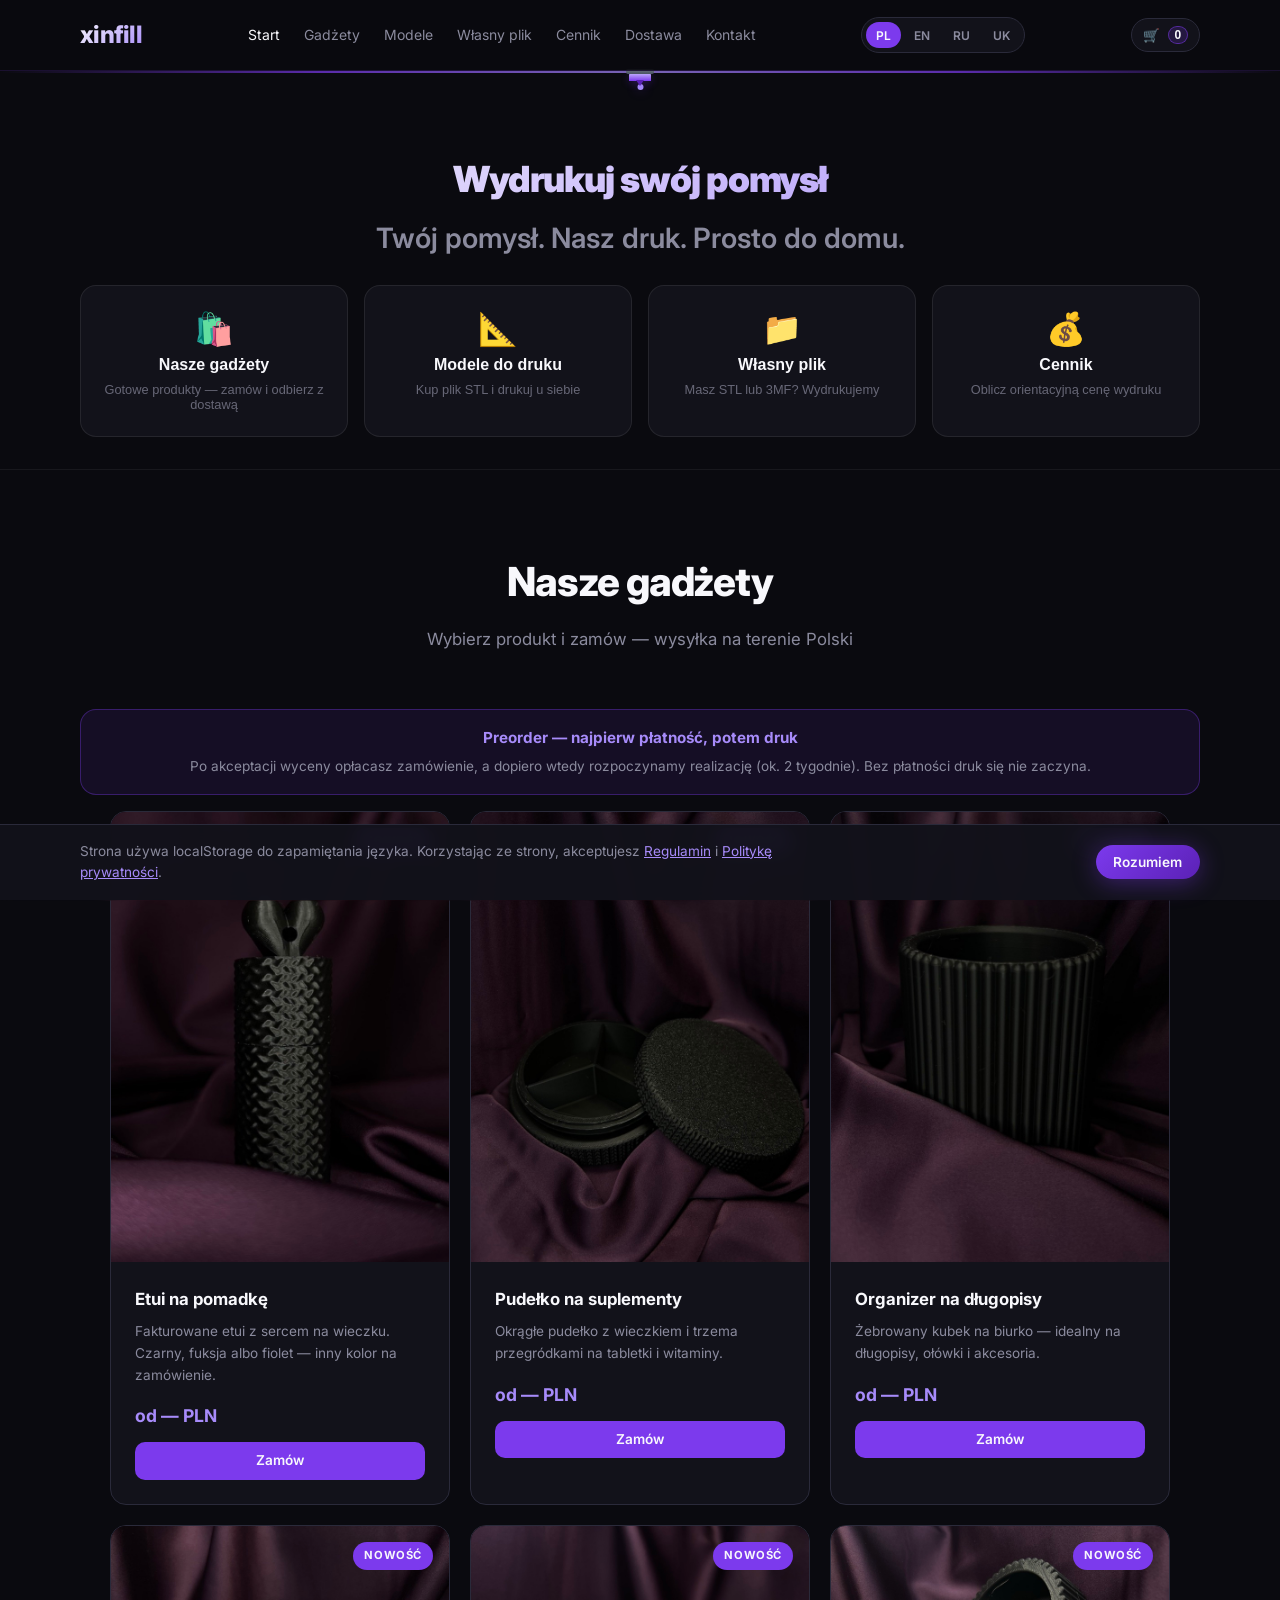
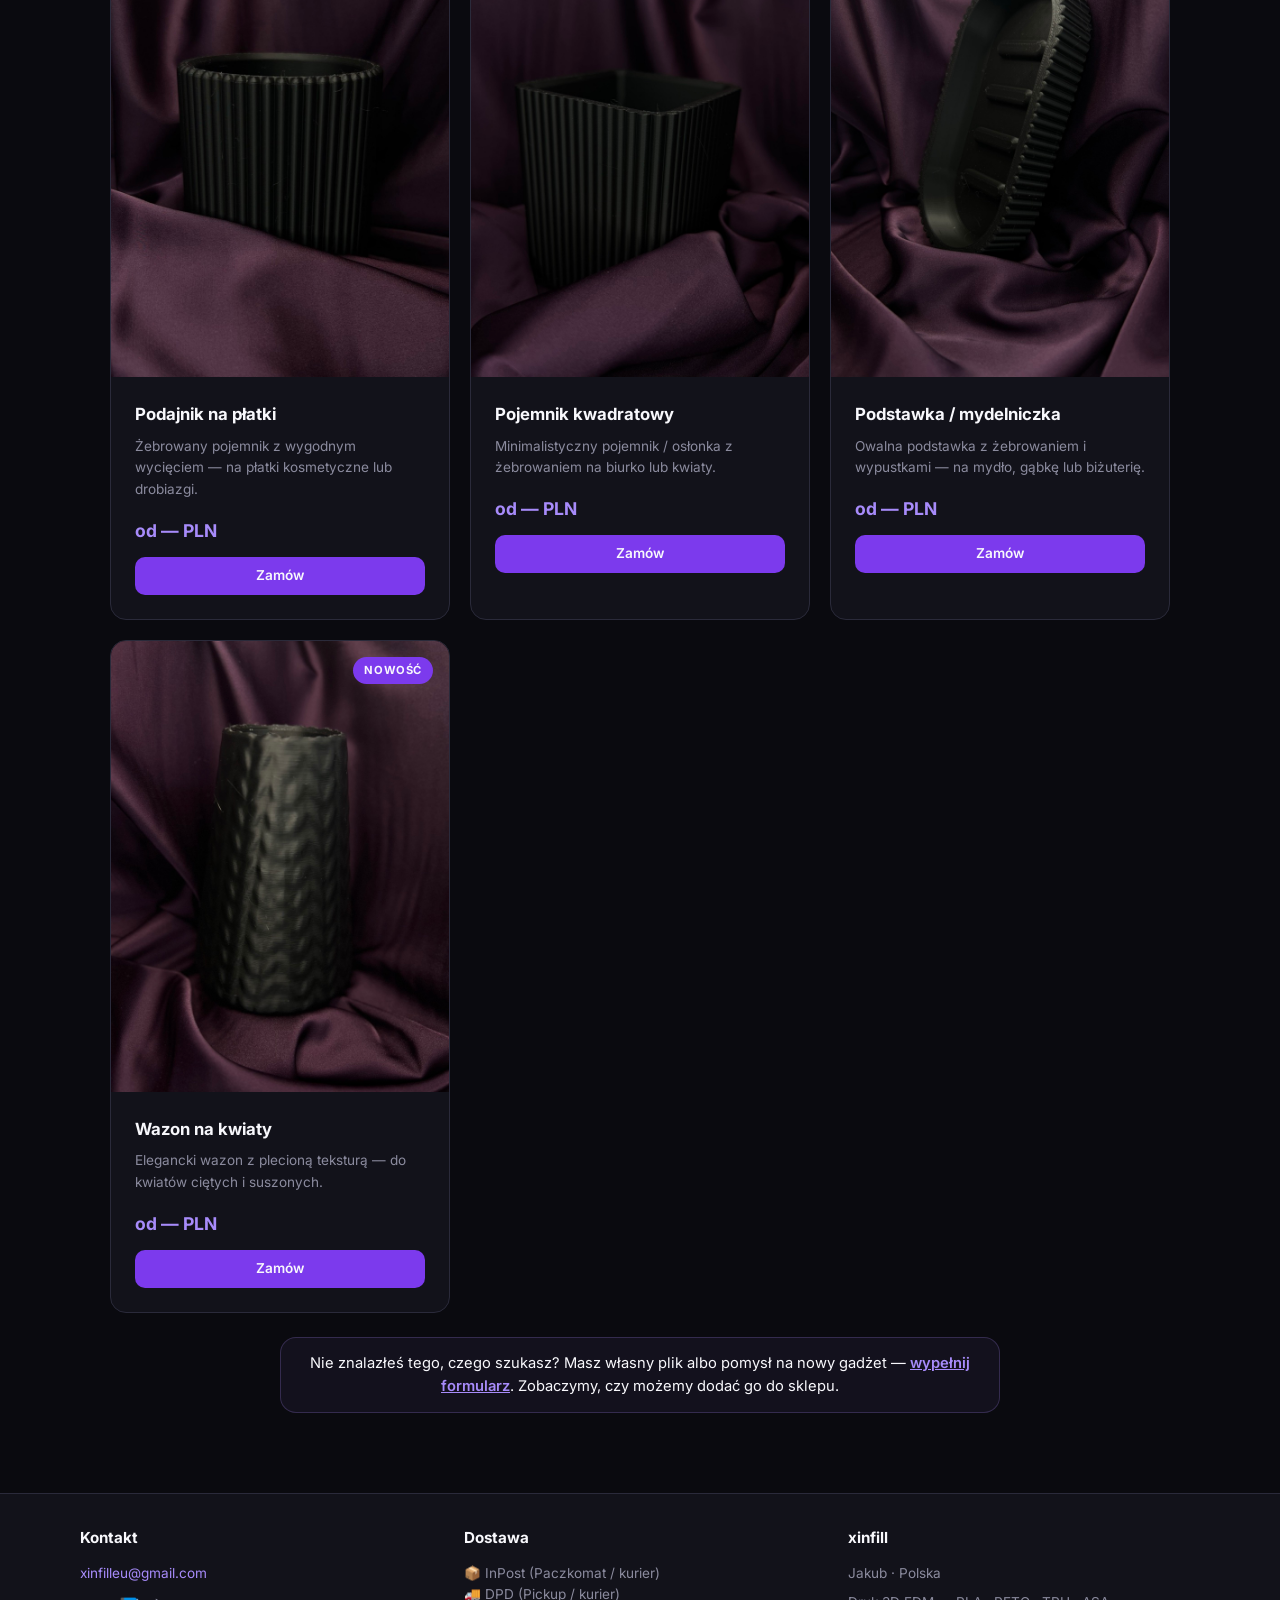
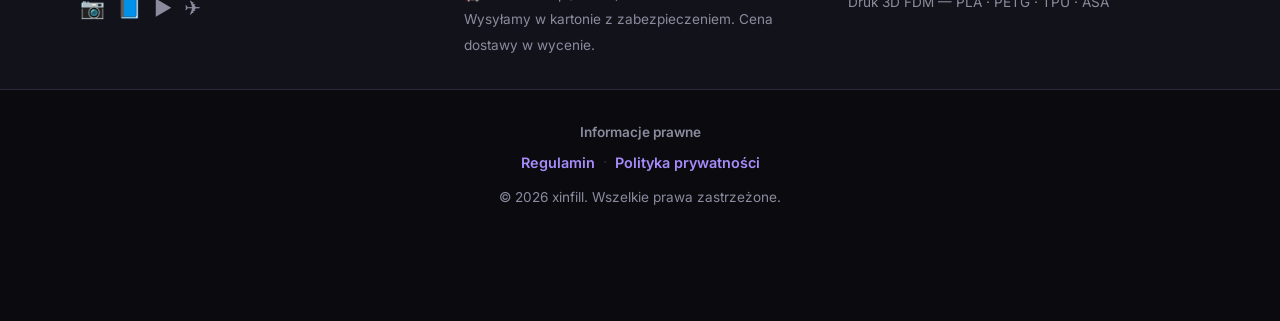
==== commit d5bf89fd: "Jednolita skala zdjęć produktów w kadrze 3:4 i pionowa mydelniczka Co-authored-by: Cursor <cursorage" ====
--- a/index.html
+++ b/index.html
@@ -114,9 +114,9 @@
         <p data-i18n="preorder.desc">Po akceptacji wyceny opłacasz zamówienie, a dopiero wtedy rozpoczynamy realizację (ok. 2 tygodnie).</p>
       </div>
       <div class="products-grid" id="products-grid">
-        <div class="product-card" data-product-id="lipstick_case" data-images="/assets/shop-photos/IMG_3058-kopia.jpg?v=20261031c|/assets/products/lipstick-case-fuchsia.jpg?v=20261031c|/assets/shop-photos/IMG_3065-kopia.jpg?v=20261031c">
-          <div class="product-img product-photo">
-            <img src="/assets/shop-photos/IMG_3058-kopia.jpg?v=20261031c" alt="Etui na pomadkę">
+        <div class="product-card" data-product-id="lipstick_case" data-images="/assets/shop-photos/IMG_3058-kopia.jpg?v=20261031d|/assets/products/lipstick-case-fuchsia.jpg?v=20261031d|/assets/shop-photos/IMG_3065-kopia.jpg?v=20261031d">
+          <div class="product-img product-photo">
+            <img src="/assets/shop-photos/IMG_3058-kopia.jpg?v=20261031d" alt="Etui na pomadkę">
             <span class="product-badge" data-i18n="shop.discount">Nowość</span>
           </div>
           <div class="product-info">
@@ -126,9 +126,9 @@
             <a href="mailto:xinfilleu@gmail.com?subject=Zamówienie:%20Etui%20na%20pomadkę" class="btn-buy-model" data-i18n="shop.buy">Zamów</a>
           </div>
         </div>
-        <div class="product-card" data-product-id="supplement_box" data-images="/assets/shop-photos/IMG_3385.jpg?v=20261031c|/assets/shop-photos/IMG_3362.jpg?v=20261031c">
-          <div class="product-img product-photo">
-            <img src="/assets/shop-photos/IMG_3385.jpg?v=20261031c" alt="Pudełko na suplementy">
+        <div class="product-card" data-product-id="supplement_box" data-images="/assets/shop-photos/IMG_3385.jpg?v=20261031d|/assets/shop-photos/IMG_3362.jpg?v=20261031d">
+          <div class="product-img product-photo">
+            <img src="/assets/shop-photos/IMG_3385.jpg?v=20261031d" alt="Pudełko na suplementy">
             <span class="product-badge" data-i18n="shop.discount">Nowość</span>
           </div>
           <div class="product-info">
@@ -138,9 +138,9 @@
             <a href="mailto:xinfilleu@gmail.com?subject=Zamówienie:%20Pudełko%20na%20suplementy" class="btn-buy-model" data-i18n="shop.buy">Zamów</a>
           </div>
         </div>
-        <div class="product-card" data-product-id="pen_holder" data-images="/assets/shop-photos/IMG_3374.jpg?v=20261031c|/assets/shop-photos/IMG_3319.jpg?v=20261031c|/assets/shop-photos/IMG_3285.jpg?v=20261031c">
-          <div class="product-img product-photo">
-            <img src="/assets/shop-photos/IMG_3374.jpg?v=20261031c" alt="Organizer na długopisy">
+        <div class="product-card" data-product-id="pen_holder" data-images="/assets/shop-photos/IMG_3374.jpg?v=20261031d|/assets/shop-photos/IMG_3319.jpg?v=20261031d|/assets/shop-photos/IMG_3285.jpg?v=20261031d">
+          <div class="product-img product-photo">
+            <img src="/assets/shop-photos/IMG_3374.jpg?v=20261031d" alt="Organizer na długopisy">
             <span class="product-badge" data-i18n="shop.discount">Nowość</span>
           </div>
           <div class="product-info">
@@ -150,9 +150,9 @@
             <a href="mailto:xinfilleu@gmail.com?subject=Zamówienie:%20Organizer%20na%20długopisy" class="btn-buy-model" data-i18n="shop.buy">Zamów</a>
           </div>
         </div>
-        <div class="product-card" data-product-id="cotton_holder" data-images="/assets/shop-photos/IMG_3376.jpg?v=20261031c|/assets/shop-photos/IMG_3346.jpg?v=20261031c|/assets/shop-photos/IMG_3300.jpg?v=20261031c">
-          <div class="product-img product-photo">
-            <img src="/assets/shop-photos/IMG_3376.jpg?v=20261031c" alt="Podajnik na płatki kosmetyczne">
+        <div class="product-card" data-product-id="cotton_holder" data-images="/assets/shop-photos/IMG_3376.jpg?v=20261031d|/assets/shop-photos/IMG_3346.jpg?v=20261031d|/assets/shop-photos/IMG_3300.jpg?v=20261031d">
+          <div class="product-img product-photo">
+            <img src="/assets/shop-photos/IMG_3376.jpg?v=20261031d" alt="Podajnik na płatki kosmetyczne">
             <span class="product-badge" data-i18n="shop.discount">Nowość</span>
           </div>
           <div class="product-info">
@@ -162,9 +162,9 @@
             <a href="mailto:xinfilleu@gmail.com?subject=Zamówienie:%20Podajnik%20na%20płatki" class="btn-buy-model" data-i18n="shop.buy">Zamów</a>
           </div>
         </div>
-        <div class="product-card" data-product-id="square_vase" data-images="/assets/shop-photos/IMG_3399.jpg?v=20261031c|/assets/shop-photos/IMG_3337.jpg?v=20261031c">
-          <div class="product-img product-photo">
-            <img src="/assets/shop-photos/IMG_3399.jpg?v=20261031c" alt="Pojemnik kwadratowy">
+        <div class="product-card" data-product-id="square_vase" data-images="/assets/shop-photos/IMG_3399.jpg?v=20261031d|/assets/shop-photos/IMG_3337.jpg?v=20261031d">
+          <div class="product-img product-photo">
+            <img src="/assets/shop-photos/IMG_3399.jpg?v=20261031d" alt="Pojemnik kwadratowy">
             <span class="product-badge" data-i18n="shop.discount">Nowość</span>
           </div>
           <div class="product-info">
@@ -174,9 +174,9 @@
             <a href="mailto:xinfilleu@gmail.com?subject=Zamówienie:%20Pojemnik%20kwadratowy" class="btn-buy-model" data-i18n="shop.buy">Zamów</a>
           </div>
         </div>
-        <div class="product-card" data-product-id="soap_dish" data-images="/assets/shop-photos/IMG_3406.jpg?v=20261031c|/assets/shop-photos/IMG_3329.jpg?v=20261031c">
-          <div class="product-img product-photo">
-            <img src="/assets/shop-photos/IMG_3406.jpg?v=20261031c" alt="Podstawka / mydelniczka">
+        <div class="product-card" data-product-id="soap_dish" data-images="/assets/shop-photos/IMG_3406.jpg?v=20261031d|/assets/shop-photos/IMG_3330.jpg?v=20261031d">
+          <div class="product-img product-photo">
+            <img src="/assets/shop-photos/IMG_3406.jpg?v=20261031d" alt="Podstawka / mydelniczka">
             <span class="product-badge" data-i18n="shop.discount">Nowość</span>
           </div>
           <div class="product-info">
@@ -186,9 +186,9 @@
             <a href="mailto:xinfilleu@gmail.com?subject=Zamówienie:%20Mydelniczka" class="btn-buy-model" data-i18n="shop.buy">Zamów</a>
           </div>
         </div>
-        <div class="product-card" data-product-id="flower_vase" data-images="/assets/shop-photos/IMG_3414.jpg?v=20261031c|/assets/shop-photos/IMG_3313.jpg?v=20261031c|/assets/shop-photos/IMG_3293.jpg?v=20261031c">
-          <div class="product-img product-photo">
-            <img src="/assets/shop-photos/IMG_3414.jpg?v=20261031c" alt="Wazon na kwiaty">
+        <div class="product-card" data-product-id="flower_vase" data-images="/assets/shop-photos/IMG_3414.jpg?v=20261031d|/assets/shop-photos/IMG_3313.jpg?v=20261031d|/assets/shop-photos/IMG_3293.jpg?v=20261031d">
+          <div class="product-img product-photo">
+            <img src="/assets/shop-photos/IMG_3414.jpg?v=20261031d" alt="Wazon na kwiaty">
             <span class="product-badge" data-i18n="shop.discount">Nowość</span>
           </div>
           <div class="product-info">
@@ -211,9 +211,9 @@
         <p class="section-subtitle" data-i18n="models.subtitle">Kup plik STL lub 3MF i wydrukuj na swojej drukarce 3D</p>
       </div>
       <div class="products-grid" id="models-grid">
-        <div class="product-card model-card" data-product-id="lipstick_case" data-images="/assets/shop-photos/IMG_3058-kopia.jpg?v=20261031c|/assets/products/lipstick-case-fuchsia.jpg?v=20261031c|/assets/shop-photos/IMG_3065-kopia.jpg?v=20261031c">
-          <div class="product-img product-photo">
-            <img src="/assets/shop-photos/IMG_3058-kopia.jpg?v=20261031c" alt="Etui na pomadkę — model">
+        <div class="product-card model-card" data-product-id="lipstick_case" data-images="/assets/shop-photos/IMG_3058-kopia.jpg?v=20261031d|/assets/products/lipstick-case-fuchsia.jpg?v=20261031d|/assets/shop-photos/IMG_3065-kopia.jpg?v=20261031d">
+          <div class="product-img product-photo">
+            <img src="/assets/shop-photos/IMG_3058-kopia.jpg?v=20261031d" alt="Etui na pomadkę — model">
           </div>
           <div class="product-info">
             <h3 data-i18n="models.lipstick_case_title">Etui na pomadkę — model</h3>
@@ -223,9 +223,9 @@
             <a href="mailto:xinfilleu@gmail.com?subject=Kup%20model:%20Etui%20na%20pomadkę" class="btn-buy-model" data-i18n="models.buy">Kup model</a>
           </div>
         </div>
-        <div class="product-card model-card" data-product-id="supplement_box" data-images="/assets/shop-photos/IMG_3385.jpg?v=20261031c|/assets/shop-photos/IMG_3362.jpg?v=20261031c">
-          <div class="product-img product-photo">
-            <img src="/assets/shop-photos/IMG_3385.jpg?v=20261031c" alt="Pudełko na suplementy — model">
+        <div class="product-card model-card" data-product-id="supplement_box" data-images="/assets/shop-photos/IMG_3385.jpg?v=20261031d|/assets/shop-photos/IMG_3362.jpg?v=20261031d">
+          <div class="product-img product-photo">
+            <img src="/assets/shop-photos/IMG_3385.jpg?v=20261031d" alt="Pudełko na suplementy — model">
           </div>
           <div class="product-info">
             <h3 data-i18n="models.supplement_box_title">Pudełko na suplementy — model</h3>
@@ -235,9 +235,9 @@
             <a href="mailto:xinfilleu@gmail.com?subject=Kup%20model:%20Pudełko%20na%20suplementy" class="btn-buy-model" data-i18n="models.buy">Kup model</a>
           </div>
         </div>
-        <div class="product-card model-card" data-product-id="pen_holder" data-images="/assets/shop-photos/IMG_3374.jpg?v=20261031c|/assets/shop-photos/IMG_3319.jpg?v=20261031c|/assets/shop-photos/IMG_3285.jpg?v=20261031c">
-          <div class="product-img product-photo">
-            <img src="/assets/shop-photos/IMG_3374.jpg?v=20261031c" alt="Organizer na długopisy — model">
+        <div class="product-card model-card" data-product-id="pen_holder" data-images="/assets/shop-photos/IMG_3374.jpg?v=20261031d|/assets/shop-photos/IMG_3319.jpg?v=20261031d|/assets/shop-photos/IMG_3285.jpg?v=20261031d">
+          <div class="product-img product-photo">
+            <img src="/assets/shop-photos/IMG_3374.jpg?v=20261031d" alt="Organizer na długopisy — model">
           </div>
           <div class="product-info">
             <h3 data-i18n="models.pen_holder_title">Organizer na długopisy — model</h3>
@@ -247,9 +247,9 @@
             <a href="mailto:xinfilleu@gmail.com?subject=Kup%20model:%20Organizer%20na%20długopisy" class="btn-buy-model" data-i18n="models.buy">Kup model</a>
           </div>
         </div>
-        <div class="product-card model-card" data-product-id="cotton_holder" data-images="/assets/shop-photos/IMG_3376.jpg?v=20261031c|/assets/shop-photos/IMG_3346.jpg?v=20261031c|/assets/shop-photos/IMG_3300.jpg?v=20261031c">
-          <div class="product-img product-photo">
-            <img src="/assets/shop-photos/IMG_3376.jpg?v=20261031c" alt="Podajnik na płatki — model">
+        <div class="product-card model-card" data-product-id="cotton_holder" data-images="/assets/shop-photos/IMG_3376.jpg?v=20261031d|/assets/shop-photos/IMG_3346.jpg?v=20261031d|/assets/shop-photos/IMG_3300.jpg?v=20261031d">
+          <div class="product-img product-photo">
+            <img src="/assets/shop-photos/IMG_3376.jpg?v=20261031d" alt="Podajnik na płatki — model">
           </div>
           <div class="product-info">
             <h3 data-i18n="models.cotton_holder_title">Podajnik na płatki — model</h3>
@@ -259,9 +259,9 @@
             <a href="mailto:xinfilleu@gmail.com?subject=Kup%20model:%20Podajnik%20na%20płatki" class="btn-buy-model" data-i18n="models.buy">Kup model</a>
           </div>
         </div>
-        <div class="product-card model-card" data-product-id="square_vase" data-images="/assets/shop-photos/IMG_3399.jpg?v=20261031c|/assets/shop-photos/IMG_3337.jpg?v=20261031c">
-          <div class="product-img product-photo">
-            <img src="/assets/shop-photos/IMG_3399.jpg?v=20261031c" alt="Pojemnik kwadratowy — model">
+        <div class="product-card model-card" data-product-id="square_vase" data-images="/assets/shop-photos/IMG_3399.jpg?v=20261031d|/assets/shop-photos/IMG_3337.jpg?v=20261031d">
+          <div class="product-img product-photo">
+            <img src="/assets/shop-photos/IMG_3399.jpg?v=20261031d" alt="Pojemnik kwadratowy — model">
           </div>
           <div class="product-info">
             <h3 data-i18n="models.square_vase_title">Pojemnik kwadratowy — model</h3>
@@ -271,9 +271,9 @@
             <a href="mailto:xinfilleu@gmail.com?subject=Kup%20model:%20Pojemnik%20kwadratowy" class="btn-buy-model" data-i18n="models.buy">Kup model</a>
           </div>
         </div>
-        <div class="product-card model-card" data-product-id="soap_dish" data-images="/assets/shop-photos/IMG_3406.jpg?v=20261031c|/assets/shop-photos/IMG_3329.jpg?v=20261031c">
-          <div class="product-img product-photo">
-            <img src="/assets/shop-photos/IMG_3406.jpg?v=20261031c" alt="Podstawka / mydelniczka — model">
+        <div class="product-card model-card" data-product-id="soap_dish" data-images="/assets/shop-photos/IMG_3406.jpg?v=20261031d|/assets/shop-photos/IMG_3330.jpg?v=20261031d">
+          <div class="product-img product-photo">
+            <img src="/assets/shop-photos/IMG_3406.jpg?v=20261031d" alt="Podstawka / mydelniczka — model">
           </div>
           <div class="product-info">
             <h3 data-i18n="models.soap_dish_title">Podstawka / mydelniczka — model</h3>
@@ -283,9 +283,9 @@
             <a href="mailto:xinfilleu@gmail.com?subject=Kup%20model:%20Mydelniczka" class="btn-buy-model" data-i18n="models.buy">Kup model</a>
           </div>
         </div>
-        <div class="product-card model-card" data-product-id="flower_vase" data-images="/assets/shop-photos/IMG_3414.jpg?v=20261031c|/assets/shop-photos/IMG_3313.jpg?v=20261031c|/assets/shop-photos/IMG_3293.jpg?v=20261031c">
-          <div class="product-img product-photo">
-            <img src="/assets/shop-photos/IMG_3414.jpg?v=20261031c" alt="Wazon na kwiaty — model">
+        <div class="product-card model-card" data-product-id="flower_vase" data-images="/assets/shop-photos/IMG_3414.jpg?v=20261031d|/assets/shop-photos/IMG_3313.jpg?v=20261031d|/assets/shop-photos/IMG_3293.jpg?v=20261031d">
+          <div class="product-img product-photo">
+            <img src="/assets/shop-photos/IMG_3414.jpg?v=20261031d" alt="Wazon na kwiaty — model">
           </div>
           <div class="product-info">
             <h3 data-i18n="models.flower_vase_title">Wazon na kwiaty — model</h3>
